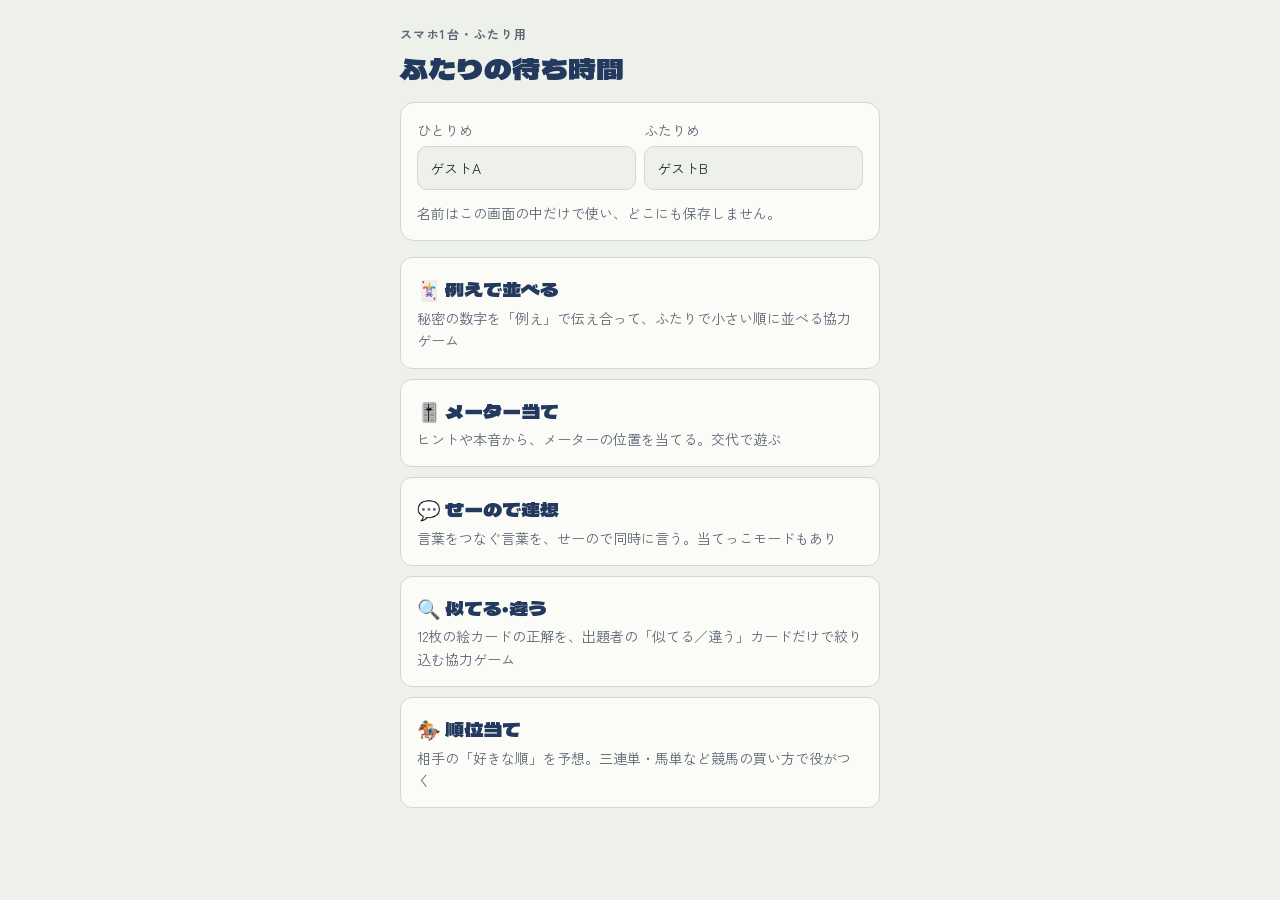
==== index.html @ fbb851a6 "v11 をそのまま記録 1ファイル版（index.html・v11）と方針・仕様・依頼の文書を、分割前の状態で記録する。  Co-Authored-By: Claude Opus 5.5 <norep" ====
<!doctype html>
<html lang="ja">
<head>
<meta charset="utf-8">
<meta name="viewport" content="width=device-width,initial-scale=1,viewport-fit=cover">
<title>ふたりの待ち時間</title>
<meta name="claude:viewport-fit-sides" content="cover">
<link rel="preconnect" href="https://fonts.googleapis.com">
<link rel="preconnect" href="https://fonts.gstatic.com" crossorigin>
<link rel="stylesheet" href="https://fonts.googleapis.com/css2?family=Dela+Gothic+One&family=Zen+Kaku+Gothic+New:wght@400;700&display=swap">
<style>
/* レイアウト：スマホ1画面＝1場面。番号札（木の札）をモチーフにしたカード */
:root{
  --bg:#eef0ea; --surface:#fbfcf8; --ink:#1f2a3a; --sub:#5d6675; --line:#d3d8cd;
  --indigo:#23395d; --gold:#d99a1e; --pa:#2d63a8; --pb:#b4365f;
  --tag:#e9dcc0; --tag-ink:#3b2f1c; --ok:#2f7d4f; --ng:#c43d32;
  --f-disp:"Dela Gothic One","Hiragino Sans","Yu Gothic",sans-serif;
  --f-body:"Zen Kaku Gothic New","Hiragino Sans","Yu Gothic","Meiryo",sans-serif;
}
@media (prefers-color-scheme:dark){:root:not([data-theme="light"]){
  --bg:#161b22; --surface:#1f262f; --ink:#e8ebe4; --sub:#a3abb6; --line:#323b46;
  --indigo:#8fb0e0; --gold:#f0b545; --pa:#6fa1e3; --pb:#e57399;
  --tag:#4a3f2c; --tag-ink:#f3e7cc; --ok:#5fc08a; --ng:#ef6f62; color-scheme:dark}}
:root[data-theme="dark"]{
  --bg:#161b22; --surface:#1f262f; --ink:#e8ebe4; --sub:#a3abb6; --line:#323b46;
  --indigo:#8fb0e0; --gold:#f0b545; --pa:#6fa1e3; --pb:#e57399;
  --tag:#4a3f2c; --tag-ink:#f3e7cc; --ok:#5fc08a; --ng:#ef6f62; color-scheme:dark}
html,body{background:var(--bg);color:var(--ink)}
body{font-family:var(--f-body);font-size:16px;line-height:1.6;
  padding-left:max(16px,env(safe-area-inset-left,0px));padding-right:max(16px,env(safe-area-inset-right,0px));padding-block:16px 40px}
#app{max-width:480px;margin:0 auto;display:flex;flex-direction:column;gap:16px}
h1{font-family:var(--f-disp);font-weight:400;font-size:28px;line-height:1.25;margin:8px 0 0;color:var(--indigo);text-wrap:balance}
h2{font-family:var(--f-disp);font-weight:400;font-size:21px;line-height:1.3;margin:0;text-wrap:balance}
p{margin:0}
.sub{color:var(--sub);font-size:14px}
.eyebrow{font-size:12px;letter-spacing:.12em;color:var(--sub);font-weight:700}
.panel{background:var(--surface);border:1px solid var(--line);border-radius:14px;padding:16px;display:flex;flex-direction:column;gap:12px}
.row{display:flex;gap:8px;flex-wrap:wrap}
.stack{display:flex;flex-direction:column;gap:10px}
button{font:inherit;cursor:pointer;border-radius:12px;border:1.5px solid var(--indigo);background:transparent;color:var(--indigo);padding:12px 16px;font-weight:700;min-height:48px}
button.main{background:var(--indigo);color:var(--surface);border-color:var(--indigo)}
button:disabled{opacity:.35;cursor:default}
button:focus-visible,input:focus-visible{outline:3px solid var(--gold);outline-offset:2px}
button.chip{min-height:40px;padding:6px 14px;border-radius:999px;font-weight:400}
button.chip.on{background:var(--indigo);color:var(--surface)}
.grow{flex:1 1 0;min-width:0}
label{font-size:14px;color:var(--sub);display:flex;flex-direction:column;gap:4px}
input[type=text]{font:inherit;padding:10px 12px;border-radius:10px;border:1.5px solid var(--line);background:var(--bg);color:var(--ink);width:100%;box-sizing:border-box}
.game{text-align:left;display:flex;flex-direction:column;gap:2px;border-color:var(--line);color:var(--ink);background:var(--surface);padding:16px}
.game b{font-family:var(--f-disp);font-weight:400;font-size:19px;color:var(--indigo)}
.game span{font-weight:400;font-size:14px;color:var(--sub)}
.scale{display:flex;justify-content:space-between;gap:8px;font-size:13px;color:var(--sub)}
.scale b{color:var(--ink)}
/* 番号札カード */
.tags{display:flex;flex-wrap:wrap;gap:10px}
.tag{position:relative;flex:0 0 auto;width:96px;min-height:124px;border-radius:10px;background:var(--tag);color:var(--tag-ink);
  display:flex;flex-direction:column;align-items:center;justify-content:center;gap:4px;padding:14px 6px 8px;box-sizing:border-box;
  border:2px solid transparent;border-top:8px solid var(--c,var(--indigo));font-weight:700}
.tag::before{content:"";position:absolute;top:6px;left:50%;width:8px;height:8px;margin-left:-4px;border-radius:50%;background:var(--bg)}
.tag .num{font-family:var(--f-disp);font-size:38px;line-height:1;font-variant-numeric:tabular-nums}
.tag .who{font-size:13px}
.tag .memo{font-size:12px;font-weight:400;opacity:.85;text-align:center;word-break:break-all}
.tag.back .num{font-size:22px;opacity:.5}
.tag.bad{border-color:var(--ng)}
.tag.good{border-color:var(--ok)}
button.tag{cursor:pointer;font:inherit}
.slot{width:96px;min-height:124px;border-radius:10px;border:2px dashed var(--line);display:flex;align-items:center;justify-content:center;color:var(--sub);font-size:13px;box-sizing:border-box}
.hint{display:flex;justify-content:space-between;gap:8px;font-size:14px;padding:6px 0;border-bottom:1px dashed var(--line)}
.hint:last-child{border-bottom:0}
.hint i{font-style:normal;color:var(--sub);font-variant-numeric:tabular-nums;white-space:nowrap}
.big{font-family:var(--f-disp);font-size:44px;line-height:1.1;color:var(--indigo);font-variant-numeric:tabular-nums}
.ok{color:var(--ok)} .ng{color:var(--ng)}
.pa{color:var(--pa)} .pb{color:var(--pb)}
/* 言葉のチップ（順番は持たない） */
.wchips{display:flex;flex-wrap:wrap;gap:6px}
.wchips span{font-size:14px;padding:4px 12px;border-radius:999px;background:var(--tag);color:var(--tag-ink)}
/* メーター */
.meter{position:relative;height:56px;border-radius:28px;background:linear-gradient(90deg,var(--pa),var(--gold) 50%,var(--pb));opacity:.9;margin:24px 4px 28px}
.mk{position:absolute;top:-10px;bottom:-10px;width:4px;margin-left:-2px;border-radius:2px;background:var(--ink)}
.mk span{position:absolute;top:-24px;left:50%;transform:translateX(-50%);font-size:12px;white-space:nowrap;font-weight:700;color:var(--ink)}
.mk.guess{background:var(--surface);box-shadow:0 0 0 2px var(--ink)}
.mk.guess span{top:auto;bottom:-24px}
.band{position:absolute;top:0;bottom:0;background:rgba(255,255,255,.55);border-left:2px solid var(--ink);border-right:2px solid var(--ink)}
.reveal .band,.reveal .after{opacity:0}
.reveal.shown .band,.reveal.shown .after{opacity:1}
.reveal .mk.target span{opacity:0}
.reveal.shown .mk.target span{opacity:1}
input[type=range]{width:100%;accent-color:var(--indigo);height:40px}
.hintbox{font-family:var(--f-disp);font-size:22px;text-align:center;padding:12px;border-radius:10px;background:var(--tag);color:var(--tag-ink)}
.handoff{min-height:60vh;justify-content:center;text-align:center;align-items:center}
.handoff .big{font-size:34px}
/* せーので連想 */
.words{display:flex;align-items:center;justify-content:center;gap:12px;flex-wrap:wrap}
.word{font-family:var(--f-disp);font-size:34px;padding:14px 20px;border-radius:12px;background:var(--tag);color:var(--tag-ink)}
.plus{font-family:var(--f-disp);font-size:28px;color:var(--sub)}
.homebar{display:flex;justify-content:center;margin-top:8px;padding-top:12px;border-top:1px dashed var(--line)}
button.ghost{border:1.5px solid transparent;color:var(--sub);font-weight:400;font-size:14px;text-decoration:underline;min-height:44px}
button.ghost.armed{color:var(--ng);border-color:var(--ng);text-decoration:none}
.chip small{opacity:.65;margin-left:6px;font-size:12px;font-variant-numeric:tabular-nums}
/* 絵カード */
.pgrid{display:grid;grid-template-columns:repeat(3,minmax(0,1fr));gap:8px}
.pc{display:flex;flex-direction:column;align-items:center;justify-content:center;gap:2px;padding:10px 4px;min-height:84px;border-radius:10px;background:var(--tag);color:var(--tag-ink);border:2px solid transparent;box-sizing:border-box;min-width:0}
button.pc{font:inherit;cursor:pointer}
.pc .em{font-size:34px;line-height:1.1}
.pc .nm{font-size:13px;font-weight:700;text-align:center;line-height:1.3;word-break:keep-all;overflow-wrap:anywhere}
.pc.txt .nm{font-size:15px}.pgrid.mini .pc.txt .nm,.hand .pc.txt .nm,.clue .pc.txt .nm{font-size:11px}
.pc.out{opacity:.22;filter:grayscale(1)}
.pc.sel{border-color:var(--ng);box-shadow:0 0 0 2px var(--ng)}
.pc.secret{border-color:var(--gold);box-shadow:0 0 0 3px var(--gold)}
.pc.solo{min-height:0;padding:6px 12px;flex-direction:row;gap:6px}
.pgrid.mini{gap:6px}.pgrid.mini .pc{min-height:56px;padding:6px 2px}.pgrid.mini .em{font-size:24px}.pgrid.mini .nm{font-size:11px}
.hand{display:grid;grid-template-columns:repeat(5,minmax(0,1fr));gap:6px}
.hand .pc{min-height:72px;padding:6px 2px}.hand .em{font-size:26px}.hand .nm{font-size:11px}
.clues{display:flex;flex-wrap:wrap;gap:12px}
.clue{display:flex;flex-direction:column;align-items:center;gap:6px;font-size:13px}
.clue .pc{width:68px;min-height:68px;padding:4px}.clue .em{font-size:24px}.clue .nm{font-size:11px}
.clue.diff .pc{transform:rotate(90deg)}
/* 順位当て */
.rank{list-style:none;margin:0;padding:0;display:flex;flex-direction:column;gap:6px}
.rank li{display:flex;gap:12px;align-items:center;padding:8px 10px;border-radius:8px;background:var(--bg)}
.rk{font-family:var(--f-disp);color:var(--indigo);min-width:2.6em}
table.roles,table.rtable{width:100%;border-collapse:collapse;font-size:14px}
table.roles th,table.roles td,table.rtable th,table.rtable td{padding:6px 8px;border-bottom:1px solid var(--line);text-align:left}
table.roles .pt{text-align:right;white-space:nowrap;font-variant-numeric:tabular-nums}
table.rtable td.nw{white-space:nowrap}
table.rtable td:first-child{white-space:nowrap;width:3em}
table.rtable tr.hit td{background:var(--tag);color:var(--tag-ink);font-weight:700}
.panel.perfect{border:2px solid var(--gold);box-shadow:0 0 0 4px color-mix(in srgb,var(--gold) 25%,transparent)}
.score2{display:grid;grid-template-columns:1fr 1fr;gap:8px}
.sc{display:flex;align-items:baseline;gap:6px;justify-content:center;padding:10px;border-radius:12px;background:var(--surface);border:1.5px solid var(--line)}
.sc span{font-size:14px;font-weight:700}.sc b{font-family:var(--f-disp);font-size:30px;font-weight:400;font-variant-numeric:tabular-nums;color:var(--ink)}.sc small{color:var(--sub)}
.sc.pa.up{border-color:var(--pa);box-shadow:0 0 0 2px var(--pa)}.sc.pb.up{border-color:var(--pb);box-shadow:0 0 0 2px var(--pb)}
.mini-rank{margin:4px 0 0;padding-left:1.6em;font-size:14px}
details.rlog{border-top:1px dashed var(--line);padding:8px 0}
details.rlog summary{cursor:pointer;font-size:14px}
.hero{display:flex;flex-direction:column;align-items:center;gap:6px;text-align:center;padding:22px 14px;border-radius:16px;background:var(--surface);border:2px solid var(--line)}
.hero.good{border-color:var(--gold);box-shadow:0 0 0 4px color-mix(in srgb,var(--gold) 22%,transparent)}
.hero-em{font-size:68px;line-height:1.1}
.hero-t{font-family:var(--f-disp);font-size:28px;line-height:1.3;color:var(--indigo);text-wrap:balance}
.stats{display:grid;grid-template-columns:repeat(3,minmax(0,1fr));gap:8px}
.stat{display:flex;flex-direction:column;align-items:center;gap:2px;padding:12px 6px;border-radius:12px;background:var(--surface);border:1px solid var(--line);text-align:center}
.stat b{font-family:var(--f-disp);font-weight:400;font-size:26px;color:var(--indigo);font-variant-numeric:tabular-nums}
.stat b small{font-size:14px;color:var(--sub)}.stat span{font-size:12px;color:var(--sub)}
.logrow{padding:10px 0;border-top:1px dashed var(--line);display:flex;flex-direction:column;gap:4px}
.logrow:first-of-type{border-top:0}
.logh{display:flex;gap:8px;align-items:baseline;flex-wrap:wrap}.logh .pt{margin-left:auto;font-weight:700;white-space:nowrap}
.mtrack{position:relative;height:12px;border-radius:6px;background:linear-gradient(90deg,var(--pa),var(--gold) 50%,var(--pb));opacity:.85;margin:6px 4px}
.mtrack i{position:absolute;top:-5px;width:4px;height:22px;margin-left:-2px;border-radius:2px;background:var(--ink)}
.mtrack i.g{background:var(--surface);box-shadow:0 0 0 2px var(--ink)}
.tl{display:flex;flex-direction:column;gap:10px}
.tlrow{display:flex;gap:10px;align-items:flex-start}
.tln{font-family:var(--f-disp);color:var(--indigo);min-width:1.2em;padding-top:20px}
.wchips span.bad{background:var(--ng);color:var(--surface)}
.center{align-items:center;text-align:center}
.pc.big-card{min-width:140px;padding:16px}.pc.big-card .em{font-size:56px}.pc.big-card .nm{font-size:18px}
.word{display:flex;flex-direction:column;align-items:center;gap:4px}
.wi{font-style:normal;font-size:40px;line-height:1}
.topic-em{font-size:56px;line-height:1;text-align:center}
@media (prefers-reduced-motion:no-preference){.hero-em{animation:pop .8s ease}}
.confetti{position:fixed;inset:0;pointer-events:none;overflow:hidden;z-index:20}
.confetti i{position:absolute;top:-16px;width:8px;height:14px;border-radius:2px;animation:fall linear forwards}
@keyframes fall{to{transform:translateY(110vh) rotate(720deg)}}
.count{font-family:var(--f-disp);font-size:120px;line-height:1;text-align:center;color:var(--indigo);padding:40px 0}
@media (prefers-reduced-motion:no-preference){
  .tag.flip{animation:flip .35s ease}
  .reveal .mk.target{transition:left 1s cubic-bezier(.3,.7,.3,1)}
  .reveal .band,.reveal .after,.reveal .mk.target span{transition:opacity .3s ease 1s}
  .count{animation:pop .9s ease}
}
@keyframes flip{from{transform:rotateY(90deg)}to{transform:rotateY(0)}}
@keyframes pop{from{transform:scale(1.4);opacity:.3}to{transform:scale(1);opacity:1}}
</style>
</head>
<body>
<div id="app"></div>
<script>
// ===== お題データ（すべてオリジナル） =====
// ものさしカード：例えに使う言葉。順番は決めない（どっちが上かは、ふたりの感覚しだい）
const LENSES = [
  {name:"動物の強さ", words:["アリ","ハムスター","ウサギ","ネコ","キツネ","大型犬","イノシシ","オオカミ","クマ","トラ","ライオン","ゴリラ","ゾウ","シャチ"]},
  {name:"乗り物の速さ", words:["三輪車","キックボード","自転車","原付","路線バス","路面電車","高速道路の車","特急電車","新幹線","リニア","飛行機","ロケット"]},
  {name:"辛さ", words:["牛乳","ショートケーキ","甘口カレー","中辛カレー","わさび","キムチ","麻婆豆腐","担々麺","激辛ラーメン","ハバネロ","唐辛子を丸かじり"]},
  {name:"高さ", words:["自動販売機","キリン","2階建ての家","電柱","学校の校舎","10階建てマンション","観覧車","東京タワー","スカイツリー","富士山","エベレスト"]},
  {name:"音の大きさ", words:["ささやき声","図書館","時計の秒針","ふつうの会話","掃除機","赤ちゃんの泣き声","電車の通過","カラオケ","雷","花火","飛行機の離陸","ロケットの発射"]},
  {name:"値段", words:["駄菓子","缶ジュース","コンビニ弁当","ランチ","映画のチケット","スニーカー","ゲーム機","スマホ","腕時計","軽自動車","高級車","家"]},
  {name:"暑さ", words:["冷凍庫","真冬の北海道","冬の東京","春の朝","梅雨","初夏の昼","真夏の昼","猛暑日","砂漠","サウナ","火山"]},
  {name:"人の多さ", words:["深夜の公園","いなかの駅","平日の図書館","週末のカフェ","休日のモール","人気店の行列","満員のバス","朝の満員電車","初詣","花火大会","年越しの渋谷"]},
  {name:"有名さ", words:["近所の人","クラスの人気者","商店街の名物店長","町内会長","地元のゆるキャラ","お天気キャスター","人気の芸人","国民的アイドル","総理大臣","世界的スター"]},
  {name:"大きさ", words:["米粒","ビー玉","消しゴム","スマホ","ネコ","冷蔵庫","車","バス","家","学校","東京ドーム"]},
  {name:"時間の長さ", words:["まばたき","くしゃみ","カップ麺を待つ時間","歯みがき","昼休み","映画1本","東京から大阪まで新幹線","まる一日","夏休み","一年"]},
  {name:"怖さ", words:["子ネコ","しゃっくり","暗い廊下","歯医者","雷","上司からの呼び出し","お化け屋敷","高いつり橋","地震","ジェットコースター","サメ"]},
  {name:"重さ", words:["羽根","紙1枚","スマホ","りんご","2リットルのペットボトル","ボウリングの球","米袋","自転車","人","力士","バイク","車","ゾウ","クジラ"]},
  {name:"明るさ", words:["新月の夜","ろうそく","豆電球","懐中電灯","部屋の電気","くもりの昼","自販機の光","花火","真夏の太陽","雷の光","満月","東京の夜景"]},
  {name:"においの強さ", words:["水","紙","石けん","洗濯物","コーヒー","カレー","香水","ニンニク","焼肉屋","くさや","ドリアン","納豆"]},
  {name:"硬さ", words:["マシュマロ","プリン","豆腐","食パン","チーズ","りんご","せんべい","木","氷","石","鉄","ダイヤモンド"]},
  {name:"東京からの遠さ", words:["隣の家","近所のコンビニ","横浜","箱根","名古屋","大阪","札幌","沖縄","ソウル","ハワイ","パリ","南極","月"]},
  {name:"歴史の古さ", words:["昨日","去年","スマホ","ゲーム機","テレビ","電話","江戸時代","お城","大仏","古墳","恐竜","地球"]},
  {name:"甘さ", words:["水","緑茶","ブラックコーヒー","トマト","りんご","バナナ","ミルクティー","チョコ","ケーキ","はちみつ","わたあめ","角砂糖"]},
  {name:"難しさ", words:["あいさつ","自転車","料理","運転免許","外国語","逆立ち","フルマラソン","資格試験","医者になる","宇宙飛行士","総理大臣になる"]},
  {name:"痛さ", words:["紙で指を切る","静電気","蚊に刺される","タンスの角に小指","注射","口内炎","筋肉痛","歯医者","足をつる","骨折","親知らずを抜く"]},
  {name:"気まずさ", words:["エレベーターで二人きり","名前を忘れた","同じ服の人がいた","会話が止まる","人違いで手を振る","寝言を聞かれる","元恋人にばったり","親に恋人を紹介","上司と二人でランチ","自分の歌を録音で聞く"]},
  {name:"眠さ", words:["起きたて","昼ごはんのあと","会議中","授業中","夜11時","徹夜明け","電車でうとうと","長距離運転","寝不足3日目","布団の中","冬のこたつ"]},
  {name:"生き物の速さ", words:["カタツムリ","カメ","ナマケモノ","ニワトリ","人間","ウサギ","ネコ","馬","ライオン","チーター","ハヤブサ"]},
  {name:"食べ物の高級さ", words:["もやし","納豆","卵","牛丼","ハンバーガー","うなぎ","和牛","カニ","大トロ","キャビア","トリュフ","フォアグラ"]},
  {name:"イベントの楽しさ", words:["健康診断","会議","引っ越し","買い物","誕生日","クリスマス","卒業式","文化祭","遠足","修学旅行","夏祭り","結婚式"]},
  {name:"忙しさ", words:["日曜の朝","平日の昼休み","年度末","年末の大掃除","引っ越し前日","締め切り前","結婚式の準備","新生活","連休の観光地","師走"]},
  {name:"珍しさ", words:["カラス","スズメ","四つ葉のクローバー","虹","流れ星","オーロラ","皆既日食","野生のパンダ","白いヘビ","ツチノコ"]},
  {name:"色の派手さ", words:["黒","グレー","紺","茶色","白","水色","黄色","オレンジ","ピンク","金","蛍光ピンク","虹色"]},
  {name:"大人っぽさ", words:["赤ちゃん","幼稚園児","小学生","中学生","高校生","大学生","新社会人","課長","おじいちゃん","仙人"]},
  {name:"イライラ度", words:["信号待ち","レジの行列","電車の遅延","渋滞","Wi-Fiが遅い","充電が切れる","蚊の羽音","足を踏まれる","ドタキャン","割り込み","寝る直前の騒音"]},
  {name:"便利さ", words:["石ころ","割りばし","ハサミ","傘","冷蔵庫","洗濯機","電子レンジ","自転車","車","スマホ","インターネット"]},
  {name:"体力のいる度", words:["寝転ぶ","歯みがき","散歩","買い物","掃除機がけ","階段","引っ越し","水泳","登山","フルマラソン","トライアスロン"]},
  {name:"寿命の長さ", words:["カゲロウ","セミ","ハムスター","金魚","ウサギ","犬","ネコ","馬","人間","ゾウ","カメ","屋久杉"]},
  {name:"しょっぱさ", words:["水","ご飯","食パン","トマト","みそ汁","ポテトチップス","ラーメンのスープ","梅干し","たくあん","塩辛","海水"]},
  {name:"ワクワク度", words:["月曜の朝","歯医者の予約","給料日","金曜の夜","新しい靴","旅行の前日","遠足の前の日","宝くじを買った日","誕生日の朝","初めての海外"]},
  {name:"お金持ち度", words:["小学生のおこづかい","学生","新社会人","部長","社長","宝くじ1等","石油王","国家予算"]},
  {name:"乗り物の大きさ", words:["スケボー","一輪車","バイク","軽自動車","ワゴン車","トラック","バス","電車","飛行機","豪華客船"]}
];
// ②メーター当て：両極と、ヒントの例（位置はだいたいの目安）。本音モードでは例がそのまま質問になる
const METER_PAIRS = [
  {lo:"いつものデート", hi:"特別なデート", ex:[[3,"コンビニで買い食い"],[8,"スーパーで買い出し"],[12,"家で動画を見る"],[18,"近所を散歩"],[22,"ファストフード"],[28,"家でたこ焼きパーティー"],[32,"ファミレス"],[36,"ショッピング"],[40,"カラオケ"],[45,"映画館"],[48,"ボウリング"],[52,"動物園"],[56,"水族館"],[58,"おしゃれなカフェ"],[60,"美術館"],[62,"日帰りドライブ"],[66,"遊園地"],[70,"花火大会"],[76,"夜景の見えるレストラン"],[84,"温泉旅館に一泊"],[88,"テーマパークにお泊まり"],[95,"海外旅行"]]},
  {lo:"許せる", hi:"許せない", ex:[[4,"返信が少し遅い"],[8,"寝ぐせのまま来る"],[12,"5分の遅刻"],[18,"店選びが適当"],[24,"最後の一口を食べられた"],[28,"いびきがうるさい"],[34,"話の途中でスマホを見る"],[38,"服を脱ぎっぱなし"],[44,"約束を一度忘れる"],[46,"写真を勝手にSNSに載せる"],[54,"連絡なしで30分遅刻"],[62,"店員さんに態度が悪い"],[64,"記念日を忘れる"],[72,"内緒で大きな買い物"],[80,"うそをつかれる"],[84,"ドタキャンが続く"],[88,"勝手にスマホを見る"],[92,"既読スルーが1週間"]]},
  {lo:"節約したい", hi:"お金をかけたい", ex:[[4,"ティッシュ"],[8,"飲み水"],[12,"洗剤"],[16,"文房具"],[25,"普段着"],[30,"コーヒー"],[35,"本"],[40,"外食"],[45,"美容院"],[48,"靴"],[50,"スキンケア"],[55,"スマホ"],[58,"健康・ジム"],[60,"パソコン"],[66,"家具"],[70,"旅行"],[76,"ベッドと枕"],[82,"趣味"],[86,"推し活"],[92,"ふたりの記念日"]]},
  {lo:"インドア", hi:"アウトドア", ex:[[3,"一日中ゴロゴロ"],[6,"二度寝"],[12,"配信で映画"],[15,"ゲーム"],[18,"読書"],[25,"料理"],[28,"お菓子作り"],[35,"カフェでのんびり"],[38,"映画館"],[42,"美術館"],[45,"買い物"],[50,"温泉"],[56,"公園でピクニック"],[58,"動物園"],[64,"サイクリング"],[66,"釣り"],[70,"ゴルフ"],[72,"バーベキュー"],[78,"キャンプ"],[82,"スキー"],[86,"登山"],[88,"サーフィン"],[96,"無人島で暮らす"]]},
  {lo:"子どもっぽい", hi:"大人っぽい", ex:[[4,"お子さまランチ"],[8,"シャボン玉"],[10,"ガチャガチャ"],[20,"ゲームセンター"],[25,"回転寿司"],[28,"ファストフード"],[30,"遊園地"],[40,"カラオケ"],[42,"映画館"],[45,"焼肉"],[55,"居酒屋"],[58,"美術館"],[62,"純喫茶"],[68,"ワインを飲む"],[74,"着物で街歩き"],[78,"ジャズバー"],[80,"盆栽"],[86,"オペラ鑑賞"],[88,"骨董市"],[92,"茶道"]]},
  {lo:"すぐ作れる", hi:"手間がかかる", ex:[[4,"冷ややっこ"],[6,"納豆ごはん"],[8,"卵かけごはん"],[10,"トースト"],[12,"冷凍パスタ"],[14,"インスタント麺"],[18,"目玉焼き"],[20,"おにぎり"],[28,"味噌汁"],[30,"焼きそば"],[32,"野菜炒め"],[45,"オムライス"],[48,"カレー"],[55,"唐揚げ"],[58,"ハンバーグ"],[60,"餃子を包む"],[66,"天ぷら"],[72,"ラザニア"],[74,"ローストビーフ"],[80,"一晩煮込んだシチュー"],[82,"手打ちうどん"],[85,"手打ちそば"],[94,"おせち料理"]]},
  {lo:"平気", hi:"恥ずかしい", ex:[[4,"道を聞く"],[12,"一人で外食"],[16,"一人で映画"],[24,"一人カラオケ"],[30,"すっぴんを見られる"],[38,"人前で歌う"],[44,"寝言を聞かれる"],[48,"名前を言い間違える"],[52,"自撮りを見られる"],[58,"お店でころぶ"],[62,"先生を「お母さん」と呼ぶ"],[66,"結婚式でスピーチ"],[70,"昔のポエムを読まれる"],[72,"子どもの頃の写真を公開"],[76,"検索履歴を見られる"],[80,"熱唱を録画される"],[92,"大勢の前で告白"]]},
  {lo:"地味", hi:"派手", ex:[[4,"黒い靴下"],[6,"グレーのパーカー"],[12,"無地のTシャツ"],[20,"ジーンズ"],[30,"チェックのシャツ"],[34,"デニムジャケット"],[36,"ボーダー"],[52,"花柄"],[58,"柄シャツ"],[66,"真っ赤なコート"],[72,"金のネックレス"],[76,"ヒョウ柄"],[82,"金色のスニーカー"],[86,"虹色の髪"],[90,"スパンコールのドレス"],[94,"全身ラメ"]]},
  {lo:"今すぐやりたい", hi:"いつかやりたい", ex:[[4,"お茶を飲む"],[8,"昼寝"],[10,"甘いものを食べる"],[18,"次の休みの予定を決める"],[22,"部屋の片付け"],[24,"髪を切る"],[28,"新しい店に行く"],[34,"温泉に行く"],[40,"旅行の計画"],[48,"資格の勉強"],[52,"料理教室に通う"],[56,"引っ越し"],[60,"楽器を始める"],[64,"ペットを飼う"],[70,"フルマラソン"],[76,"海外に住んでみる"],[84,"自分の店を持つ"],[88,"世界一周"],[96,"月に行く"]]},
  {lo:"朝が似合う", hi:"夜が似合う", ex:[[4,"日の出を見る"],[8,"ラジオ体操"],[12,"朝の散歩"],[15,"しっかり朝ごはん"],[20,"朝カフェ"],[22,"喫茶店のモーニング"],[40,"ランチ"],[50,"昼寝"],[60,"夕焼けを見る"],[64,"晩ごはん"],[66,"銭湯"],[74,"飲み会"],[80,"映画のレイトショー"],[82,"夜のドライブ"],[84,"星を見る"],[88,"深夜ラーメン"],[92,"夜ふかしゲーム"],[96,"朝まで語り合う"]]},
  {lo:"安心する", hi:"ドキドキする", ex:[[4,"実家のこたつ"],[6,"毛布にくるまる"],[8,"いつもの定食屋"],[12,"家で鍋"],[16,"行きつけのカフェ"],[18,"散歩"],[40,"初めてのお店"],[50,"初対面のあいさつ"],[56,"健康診断の結果"],[60,"宝くじの発表"],[64,"面接"],[70,"お化け屋敷"],[72,"初デート"],[76,"ジェットコースター"],[80,"一人で海外"],[82,"告白"],[92,"プロポーズ"],[94,"バンジージャンプ"]]},
  {lo:"きっちり計画", hi:"行き当たりばったり", ex:[[4,"分刻みの旅程"],[10,"1か月前に予約"],[14,"毎日の献立表"],[18,"持ち物リスト"],[22,"ガイドブックを熟読"],[26,"手帳に週の予定"],[34,"行きたい店を3つ決めておく"],[44,"大枠だけ決める"],[54,"待ち合わせだけ決める"],[60,"天気で決める"],[66,"その場で店を決める"],[70,"気分で寄り道"],[78,"ノープランの休日"],[86,"電車に乗ってから行き先を決める"],[88,"宿は現地で探す"],[96,"サイコロで決める"]]},
  {lo:"ひとりで平気", hi:"一緒がいい", ex:[[4,"美容院"],[6,"一人旅"],[12,"買い物"],[14,"映画"],[18,"ごはん"],[24,"カフェで作業"],[40,"散歩"],[46,"服を選ぶ"],[50,"料理"],[56,"家でテレビ"],[58,"スーパーの買い出し"],[62,"映画館"],[70,"晩ごはん"],[76,"寝る前の電話"],[82,"旅行"],[88,"落ち込んだ日"],[92,"誕生日"],[94,"年越し"]]},
  {lo:"かわいい", hi:"かっこいい", ex:[[4,"子ネコ"],[6,"ひよこ"],[8,"パンダ"],[10,"ハムスター"],[12,"うさぎ"],[20,"ペンギン"],[22,"黄色い長靴"],[28,"柴犬"],[30,"花束"],[40,"ミニカー"],[48,"自転車"],[54,"着物"],[66,"腕時計"],[70,"スーツ"],[72,"オオカミ"],[76,"タカ"],[78,"黒い車"],[80,"革ジャン"],[84,"バイク"],[88,"侍"],[92,"戦闘機"]]},
  {lo:"静か", hi:"にぎやか", ex:[[4,"図書館"],[8,"お寺"],[10,"森の中"],[14,"美術館"],[18,"夜の海"],[20,"本屋"],[22,"公園のベンチ"],[30,"喫茶店"],[50,"ファミレス"],[56,"回転寿司"],[58,"商店街"],[62,"ショッピングモール"],[74,"居酒屋"],[78,"遊園地"],[82,"ゲームセンター"],[88,"お祭り"],[92,"ライブ会場"],[94,"スタジアム"]]},
  {lo:"古い感じ", hi:"新しい感じ", ex:[[3,"縄文土器"],[10,"お城"],[20,"黒電話"],[28,"カセットテープ"],[30,"紙の地図"],[40,"ガラケー"],[45,"DVD"],[50,"現金払い"],[62,"タブレット"],[66,"動画配信"],[68,"スマホ決済"],[74,"3Dプリンター"],[78,"電気自動車"],[85,"AI"],[88,"自動運転タクシー"],[92,"空飛ぶクルマ"]]},
  {lo:"かんたん", hi:"むずかしい", ex:[[6,"自転車に乗る"],[8,"傘をたたむ"],[10,"目玉焼き"],[14,"なわとび"],[22,"口笛"],[26,"ウインク"],[30,"逆上がり"],[40,"車の運転"],[44,"指笛"],[46,"一輪車"],[50,"スキー"],[56,"縦列駐車"],[58,"けん玉の技"],[60,"英会話"],[64,"ピアノ"],[66,"富士山に登る"],[72,"逆立ち歩き"],[76,"外国語をペラペラ"],[80,"フルマラソン完走"],[96,"宇宙飛行士になる"]]},
  {lo:"冷たい感じ", hi:"あったかい感じ", ex:[[2,"氷"],[6,"かき氷"],[8,"雪"],[12,"冷蔵庫"],[16,"鉄"],[22,"月"],[26,"ガラス"],[28,"水色"],[30,"銀色"],[50,"図書館"],[60,"木"],[70,"手紙"],[72,"夕焼け"],[74,"オレンジ色"],[76,"ネコ"],[78,"スープ"],[82,"マフラー"],[84,"焼きいも"],[86,"毛布"],[88,"おばあちゃんの手"],[90,"湯たんぽ"],[92,"こたつ"]]},
  {lo:"よくある趣味", hi:"変わった趣味", ex:[[4,"映画鑑賞"],[6,"読書"],[8,"音楽"],[10,"散歩"],[12,"旅行"],[14,"料理"],[20,"カフェめぐり"],[22,"筋トレ"],[28,"釣り"],[44,"御朱印集め"],[46,"消しゴムはんこ"],[50,"盆栽"],[64,"昆虫標本"],[68,"石集め"],[70,"マンホールの写真"],[72,"ダムめぐり"],[74,"廃線めぐり"],[80,"電車の音を録音"],[92,"自分で言語を作る"]]},
  {lo:"きっちり割り勘", hi:"気前よくおごる", ex:[[4,"1円単位で割り勘"],[12,"ポイントは必ず使う"],[16,"クーポンを探す"],[20,"自販機は使わない"],[24,"セールを待つ"],[40,"ふつうに割り勘"],[60,"ちょっと多めに払う"],[66,"手みやげを持っていく"],[70,"コーヒーをおごる"],[76,"記念日は奮発"],[82,"ごはんをおごる"],[86,"みんなにおごる"],[90,"旅行代を全部出す"]]},
  {lo:"苦手", hi:"大好き", ex:[[10,"ゴーヤ"],[14,"パクチー"],[16,"レバー"],[18,"セロリ"],[22,"ピーマン"],[26,"しいたけ"],[30,"なす"],[36,"納豆"],[40,"トマト"],[66,"ケーキ"],[68,"チョコ"],[70,"カレー"],[72,"ラーメン"],[74,"唐揚げ"],[76,"アイス"],[78,"いちご"],[80,"お寿司"],[82,"焼肉"]]},
  {lo:"落ち着く", hi:"テンションが上がる", ex:[[4,"雨の音"],[6,"温かいお茶"],[10,"本屋"],[16,"夕焼け"],[20,"公園"],[22,"カフェ"],[24,"銭湯"],[40,"雪の日"],[52,"新しい服"],[58,"給料日"],[70,"誕生日"],[72,"花火"],[76,"遊園地"],[80,"夏休み"],[84,"旅行の初日"],[88,"ライブ"],[94,"推しに会う"]]},
  {lo:"絶対しない", hi:"よくやる", ex:[[6,"朝まで長電話"],[10,"一人カラオケ"],[14,"傘をなくす"],[20,"料理を焦がす"],[26,"道に迷う"],[30,"衝動買い"],[36,"泣ける映画で泣く"],[42,"朝ごはんを抜く"],[48,"忘れ物"],[52,"独り言"],[58,"鼻歌"],[64,"二度寝"],[70,"寝落ち"],[76,"夜ふかし"],[82,"スマホを見ながら歩く"]]},
  {lo:"小さな幸せ", hi:"大きな幸せ", ex:[[10,"信号が全部青"],[14,"好きな曲が流れる"],[16,"電車で座れる"],[18,"自販機で当たり"],[20,"焼きたてパン"],[24,"ふかふかの布団"],[26,"二重の虹"],[40,"臨時収入"],[55,"旅行"],[60,"推しのチケット当選"],[64,"昇進"],[78,"健康"],[82,"恋人ができる"],[86,"家族の笑顔"],[88,"宝くじの高額当選"],[94,"結婚"]]},
  {lo:"のんびり", hi:"元気いっぱい", ex:[[4,"ナマケモノ"],[8,"カメ"],[14,"フクロウ"],[20,"パンダ"],[24,"ネコ"],[30,"ウサギ"],[40,"ペンギン"],[46,"ハムスター"],[56,"ニワトリ"],[66,"柴犬"],[70,"カワウソ"],[76,"イルカ"],[80,"サル"],[84,"チンパンジー"],[88,"子犬"]]},
  {lo:"甘えたい", hi:"頼られたい", ex:[[6,"頭をなでてほしい"],[12,"迎えに来てほしい"],[18,"ごはんを作ってほしい"],[24,"話を聞いてほしい"],[28,"荷物を持ってほしい"],[34,"一緒に寝坊したい"],[50,"どっちも同じくらい"],[62,"道案内をする"],[66,"ごはんを作ってあげる"],[70,"運転する"],[72,"相談に乗る"],[86,"守ってあげる"],[92,"全部まかせて"]]},
  {lo:"現実", hi:"ファンタジー", ex:[[4,"満員電車"],[6,"会社"],[8,"確定申告"],[10,"スーパー"],[30,"ドラマ"],[40,"水族館"],[50,"恐竜"],[52,"遊園地"],[56,"占い"],[60,"お化け屋敷"],[66,"宝くじ1等"],[70,"夢の中"],[72,"幽霊"],[80,"宇宙人"],[88,"妖精"],[90,"魔法"],[94,"ドラゴン"]]},
  {lo:"すぐ忘れる", hi:"一生覚えてる", ex:[[4,"昨日の昼ごはん"],[6,"天気予報"],[8,"通勤の景色"],[12,"見たCM"],[20,"友だちとの雑談"],[34,"映画の内容"],[54,"入学式"],[60,"旅行"],[64,"初めての給料"],[70,"卒業式"],[74,"大失敗"],[78,"初デート"],[82,"恥ずかしい思い出"],[88,"告白された日"],[96,"プロポーズ"]]},
  {lo:"くだらない話", hi:"真剣な話", ex:[[4,"ダジャレ"],[6,"変顔"],[10,"しりとり"],[14,"じゃんけん"],[30,"晩ごはんのメニュー"],[36,"週末の予定"],[40,"服選び"],[56,"ゲームの勝負"],[62,"推しの話"],[64,"引っ越し先"],[70,"お金の話"],[76,"健康"],[80,"転職"],[88,"将来の話"],[94,"結婚"]]},
  {lo:"都会", hi:"いなか", ex:[[4,"渋谷"],[6,"新宿"],[8,"丸の内"],[12,"大阪"],[16,"横浜"],[26,"吉祥寺"],[40,"郊外の住宅地"],[46,"鎌倉"],[50,"地方都市"],[64,"温泉街"],[74,"キャンプ場"],[80,"田んぼ"],[82,"牧場"],[84,"無人駅"],[88,"山奥の村"],[90,"離島"]]},
  {lo:"冬っぽい", hi:"夏っぽい", ex:[[2,"雪"],[4,"こたつ"],[8,"鍋"],[10,"マフラー"],[16,"焼きいも"],[32,"紅葉"],[36,"新米"],[46,"桜"],[48,"お花見"],[56,"新緑"],[60,"あじさい"],[62,"梅雨"],[84,"風鈴"],[86,"スイカ"],[88,"海"],[90,"花火"],[92,"かき氷"],[94,"セミ"]]},
  {lo:"健康的", hi:"不健康", ex:[[2,"早寝早起き"],[4,"サラダ"],[6,"ヨガ"],[8,"散歩"],[10,"野菜ジュース"],[12,"納豆"],[14,"和定食"],[16,"焼き魚"],[60,"一日中寝転がる"],[64,"ラーメン"],[68,"ドーナツ"],[70,"フライドポテト"],[72,"夜中のアイス"],[74,"コーラ"],[76,"食べ放題"],[82,"ゲームで夜ふかし"],[88,"徹夜"]]},
  {lo:"現実的な将来", hi:"夢のある将来", ex:[[4,"貯金"],[6,"保険"],[10,"家計簿"],[20,"資格を取る"],[30,"引っ越し"],[36,"車を買う"],[50,"家を買う"],[58,"犬を3匹飼う"],[66,"本を出す"],[70,"起業"],[72,"いなかでカフェ"],[76,"世界一周"],[84,"南の島に住む"],[90,"宝くじで一発逆転"],[94,"宇宙旅行"]]},
  {lo:"まじめな場", hi:"ふざけていい場", ex:[[2,"お葬式"],[4,"会議"],[6,"面接"],[8,"試験"],[10,"朝礼"],[14,"授業"],[16,"打ち合わせ"],[60,"誕生日"],[66,"文化祭"],[70,"飲み会"],[72,"忘年会"],[76,"カラオケ"],[84,"コスプレ"],[88,"宴会芸"],[90,"お笑いライブ"],[92,"変顔大会"]]},
  {lo:"いい匂い", hi:"くさい", ex:[[4,"焼きたてパン"],[6,"石けん"],[8,"花"],[10,"洗いたてのシーツ"],[14,"コーヒー"],[20,"新しい本"],[26,"雨上がり"],[34,"新車"],[40,"お線香"],[56,"ガソリン"],[58,"ニンニク"],[62,"納豆"],[76,"部活の部室"],[80,"一日はいた靴下"],[90,"生ゴミ"],[92,"くさや"],[96,"スカンク"]]},
  {lo:"王道", hi:"マイナー", ex:[[4,"唐揚げ"],[8,"映画館"],[10,"遊園地"],[12,"カラオケ"],[14,"京都"],[16,"東京タワー"],[18,"ハワイ"],[34,"温泉街"],[40,"ミュージカル"],[46,"純喫茶"],[54,"ご当地B級グルメ"],[60,"島旅"],[66,"深夜ラジオ"],[70,"ミニシアター"],[76,"珍味"],[82,"廃墟めぐり"],[86,"洞窟探検"]]},
  {lo:"大ショック", hi:"へっちゃら", ex:[[10,"財布をなくす"],[12,"推しの引退"],[18,"ゲームのデータが消える"],[28,"スマホの画面が割れる"],[30,"好きな店が閉店"],[40,"髪を切りすぎる"],[50,"楽しみな予定が雨"],[56,"寝坊"],[60,"アイスを落とす"],[62,"服にカレーがはねる"],[66,"電車に乗り遅れる"],[76,"道に迷う"],[80,"傘を忘れる"],[90,"くじ引きでハズレ"],[92,"宝くじがハズレ"]]},
  {lo:"笑える", hi:"泣ける", ex:[[4,"コント"],[8,"ダジャレ"],[12,"失敗談"],[16,"動物の動画"],[40,"文化祭の打ち上げ"],[48,"昔のアルバム"],[50,"家族の昔話"],[58,"誕生日サプライズ"],[64,"母の手料理"],[70,"遠距離恋愛"],[72,"友だちの結婚"],[76,"卒業式"],[80,"再会"],[84,"感動映画"],[90,"結婚式の手紙"],[94,"ペットとのお別れ"]]},
  {lo:"すぐ待てなくなる", hi:"いつまでも待てる", ex:[[4,"信号"],[8,"エレベーター"],[10,"カップ麺"],[14,"レジの行列"],[20,"電車1本"],[40,"人気ラーメン店"],[46,"病院の待合室"],[50,"恋人からの返信"],[56,"恋人の身支度"],[60,"テーマパークのアトラクション"],[66,"鎌倉のそば屋"],[70,"ライブのチケット発売"],[74,"限定品の行列"],[80,"初日の出"],[92,"宝くじの当選"]]},
  {lo:"ひとり向き", hi:"ふたり向き", ex:[[4,"昼寝"],[8,"読書"],[12,"筋トレ"],[16,"ゲーム"],[20,"美容院"],[30,"カフェ"],[40,"映画館"],[46,"散歩"],[54,"水族館"],[60,"料理"],[66,"温泉"],[72,"遊園地"],[76,"観覧車"],[80,"花火大会"],[86,"旅行"],[90,"記念日のディナー"]]}
];
// ③せーので連想：2つの言葉と、答えの例
const WORD_PAIRS = [
  ["雨","デート",["相合傘","映画館","水族館","おうちデート"]],
  ["海","夜",["月","波の音","灯台","花火"]],
  ["夏","夜",["花火","夏祭り","蚊","怪談"]],
  ["冬","夜",["こたつ","鍋","イルミネーション","星空"]],
  ["温泉","旅行",["箱根","浴衣","旅館","卓球"]],
  ["映画","夜",["レイトショー","ポップコーン","ホラー","映画館"]],
  ["ラーメン","夜",["しめ","屋台","深夜","飲み会"]],
  ["カフェ","朝",["モーニング","トースト","コーヒー","読書"]],
  ["ケーキ","誕生日",["ろうそく","いちご","プレゼント","ハッピーバースデー"]],
  ["猫","冬",["こたつ","丸くなる","毛布","ひなたぼっこ"]],
  ["犬","公園",["散歩","フリスビー","ボール","ベンチ"]],
  ["電車","旅行",["駅弁","新幹線","車窓","きっぷ"]],
  ["桜","公園",["お花見","レジャーシート","お弁当","春"]],
  ["雪","子ども",["雪だるま","そり","かまくら","雪合戦"]],
  ["紅葉","山",["ハイキング","京都","秋","登山"]],
  ["花火","夏",["浴衣","夏祭り","屋台","河川敷"]],
  ["傘","忘れ物",["電車","コンビニ","ビニール傘","雨上がり"]],
  ["鍵","秘密",["日記","金庫","宝箱","パスワード"]],
  ["時計","朝",["目覚まし","寝坊","遅刻","アラーム"]],
  ["鏡","朝",["寝ぐせ","歯みがき","メイク","洗面所"]],
  ["枕","旅行",["修学旅行","枕投げ","旅館","ホテル"]],
  ["台所","夜",["夜食","冷蔵庫","カップ麺","洗い物"]],
  ["実家","冬",["お正月","こたつ","みかん","帰省"]],
  ["給料日","夜",["焼肉","ごほうび","外食","ビール"]],
  ["月曜日","朝",["ゆううつ","満員電車","会議","コーヒー"]],
  ["休日","朝",["二度寝","朝寝坊","ブランチ","パジャマ"]],
  ["渋滞","夏",["お盆","帰省","高速道路","海"]],
  ["行列","待ち時間",["ラーメン屋","テーマパーク","スマホ","しりとり"]],
  ["お祭り","夜",["屋台","ちょうちん","盆踊り","金魚すくい"]],
  ["遊園地","夜",["観覧車","パレード","イルミネーション","閉園"]],
  ["水族館","夏",["イルカショー","涼しい","ペンギン","クラゲ"]],
  ["動物園","子ども",["遠足","ゾウ","ふれあい","パンダ"]],
  ["鎌倉","夏",["江ノ電","海","大仏","しらす"]],
  ["そば","年末",["年越しそば","大みそか","紅白","除夜の鐘"]],
  ["待ち時間","スマホ",["ゲーム","充電","SNS","動画"]],
  ["料理","失敗",["焦げ","塩と砂糖","黒こげ","味見"]],
  ["掃除","年末",["大掃除","窓ふき","ほこり","断捨離"]],
  ["笑顔","写真",["ピース","チーズ","記念写真","プリクラ"]],
  ["赤","夏",["スイカ","トマト","日焼け","金魚"]],
  ["青","夏",["空","海","かき氷","プール"]],
  ["白","冬",["雪","白い息","マフラー","シチュー"]],
  ["甘い","夜",["デザート","ワイン","アイス","夜ふかし"]],
  ["辛い","夏",["カレー","激辛","キムチ","汗"]],
  ["懐かしい","音楽",["昔の曲","カセット","卒業ソング","カラオケ"]],
  ["眠い","電車",["寝過ごし","終電","満員電車","通勤"]],
  ["ドキドキ","初デート",["待ち合わせ","手をつなぐ","告白","緊張"]],
  ["おみやげ","旅行",["温泉まんじゅう","キーホルダー","ご当地","空港"]],
  ["観覧車","夜",["夜景","てっぺん","遊園地","告白"]],
  ["手紙","誕生日",["メッセージカード","手書き","お祝い","サプライズ"]],
  ["プレゼント","冬",["クリスマス","マフラー","手袋","サンタ"]],
  ["写真","旅行",["自撮り","絶景","アルバム","カメラ"]],
  ["本","雨",["読書","図書館","おうち時間","しおり"]],
  ["ゲーム","夜",["夜ふかし","対戦","オンライン","徹夜"]],
  ["音楽","車",["ドライブ","カーステレオ","鼻歌","ラジオ"]],
  ["コーヒー","本",["カフェ","喫茶店","読書","休日"]],
  ["ビール","夏",["枝豆","ビアガーデン","花火","乾杯"]],
  ["お寿司","お祝い",["特上","回らない寿司","記念日","出前"]],
  ["星","山",["天体観測","キャンプ","流れ星","天の川"]],
  ["夢","夜",["寝言","流れ星","布団","願いごと"]],
  ["約束","指",["指切り","指輪","小指","げんまん"]],
  ["秘密","友だち",["ないしょ話","恋バナ","日記","親友"]],
  ["自転車","坂",["立ちこぎ","電動自転車","下り坂","汗"]],
  ["山","朝",["ご来光","登山","霧","朝日"]],
  ["海","犬",["砂浜","散歩","ボール","波打ちぎわ"]],
  ["雨","猫",["窓辺","昼寝","ぬれる","雨宿り"]],
  ["冬","朝",["布団","寒い","霜","白い息"]],
  ["夏","子ども",["夏休み","宿題","虫とり","プール"]],
  ["温泉","雪",["雪見風呂","露天風呂","湯気","雪国"]],
  ["カフェ","雨",["雨宿り","窓際","ホットココア","読書"]],
  ["映画","涙",["感動","ハンカチ","泣ける映画","エンドロール"]],
  ["ラーメン","冬",["味噌ラーメン","湯気","札幌","あったまる"]],
  ["ケーキ","クリスマス",["いちご","サンタ","ツリー","ろうそく"]],
  ["電車","夜",["終電","夜景","寝過ごし","帰り道"]],
  ["鍵","家",["玄関","合鍵","キーホルダー","鍵をなくす"]],
  ["月曜日","雨",["ゆううつ","傘","遅延","満員電車"]],
  ["休日","雨",["おうち時間","映画","昼寝","二度寝"]],
  ["行列","ラーメン",["人気店","待ち時間","食券","替え玉"]],
  ["お祭り","子ども",["金魚すくい","わたあめ","お面","盆踊り"]],
  ["そば","鎌倉",["待ち時間","行列","手打ち","天ぷら"]],
  ["待ち時間","恋人",["しりとり","おしゃべり","ゲーム","手をつなぐ"]],
  ["猫","朝",["起こされる","ごはん","伸び","日なた"]],
  ["写真","子ども",["アルバム","七五三","運動会","入学式"]],
  ["手紙","未来",["タイムカプセル","将来の自分","夢","卒業"]],
  ["実家","犬",["帰省","お出迎え","しっぽ","散歩"]],
  ["給料日","プレゼント",["自分へのごほうび","記念日","財布","奮発"]],
  ["料理","恋人",["手料理","肉じゃが","味見","一緒に作る"]],
  ["星","海",["夜の浜辺","ヒトデ","星空","灯台"]],
  ["白","結婚",["ウェディングドレス","教会","ケーキ","ブーケ"]],
  ["赤","秋",["紅葉","りんご","夕焼け","とんぼ"]],
  ["甘い","朝",["パンケーキ","はちみつ","ジャム","フレンチトースト"]],
  ["懐かしい","学校",["給食","制服","卒業アルバム","黒板"]],
  ["眠い","午後",["昼寝","会議","授業","ランチのあと"]],
  ["時計","待ち合わせ",["遅刻","駅前","5分前","時計台"]],
  ["渋滞","旅行",["帰り道","サービスエリア","お盆","しりとり"]],
  ["観覧車","雨",["運休","くもったガラス","景色が見えない","屋内"]],
  ["ドキドキ","夜",["肝だめし","お化け","告白","雷"]],
  ["傘","恋人",["相合傘","雨の日","肩がぬれる","送っていく"]],
  ["桜","学校",["入学式","卒業式","春","新学期"]],
  ["雪","恋人",["手袋","ゲレンデ","イルミネーション","足あと"]],
  ["鏡","秘密",["魔法","本音","化粧","うらおもて"]],
  ["朝","パン",["トースト","パン屋","焼きたて","コーヒー"]],
  ["夜","コンビニ",["夜食","アイス","明かり","雑誌"]],
  ["海","サンダル",["ビーチ","砂","夏","貝がら"]],
  ["山","おにぎり",["ピクニック","遠足","頂上","水筒"]],
  ["スマホ","朝",["アラーム","ニュース","充電","天気予報"]],
  ["猫","箱",["段ボール","入りたがる","通販","寝床"]],
  ["犬","雨",["レインコート","散歩中止","ぬれた毛","足ふき"]],
  ["夏","食べ物",["スイカ","そうめん","かき氷","うなぎ"]],
  ["冬","食べ物",["鍋","おでん","肉まん","焼きいも"]],
  ["旅行","夜",["夜行バス","旅館","夜景","トランプ"]]
];

// 答えが1つに決まるお題：[答え, ヒント（ぼんやり→具体的の順に6つ）, ほかに考えられる答え]
// 当てっこモードではヒントを順番に出す。3語・4語モードではヒントからランダムに選んで並べる
const TARGETS = [
  ["りんご",["丸い","赤い","甘い","果物","青森","アップルパイ"],["トマト","さくらんぼ"]],
  ["バナナ",["黄色","甘い","南の国","朝ごはん","皮をむく","サル"],["レモン"]],
  ["スイカ",["夏","丸い","緑と黒","赤い中身","種","スイカ割り"],["メロン"]],
  ["お寿司",["日本","お祝い","魚","お米","回る","わさび"],["刺身"]],
  ["ラーメン",["あったかい","夜","スープ","麺","替え玉","行列"],["うどん","そば"]],
  ["カレー",["家庭の味","スパイス","茶色","ご飯","インド","福神漬け"],["ハヤシライス"]],
  ["おにぎり",["手で持つ","お弁当","白","三角","のり","梅干し"],["お寿司"]],
  ["ケーキ",["甘い","お祝い","白","いちご","ろうそく","誕生日"],["パフェ"]],
  ["たこ焼き",["丸い","熱い","大阪","ソース","つまようじ","タコ"],["お好み焼き"]],
  ["ビール",["大人","泡","夏","乾杯","金色","枝豆"],["ハイボール"]],
  ["コーヒー",["朝","黒","苦い","カフェ","目が覚める","豆"],["紅茶"]],
  ["かき氷",["夏","冷たい","甘い","シロップ","頭がキーン","いちご味"],["アイス"]],
  ["おでん",["冬","あったかい","コンビニ","大根","たまご","からし"],["鍋"]],
  ["焼きいも",["冬","あったかい","甘い","石","紫","屋台の車"],["栗"]],
  ["お弁当",["お昼","持ち運ぶ","箱","おかず","遠足","卵焼き"],["おにぎり"]],
  ["ホットケーキ",["甘い","休日","丸い","ふわふわ","バター","メープル"],["パンケーキ"]],
  ["傘",["雨","持ち歩く","開く","忘れ物","ビニール","相合"],["レインコート"]],
  ["自転車",["乗り物","2つの輪","ペダル","ベル","サドル","補助輪"],["バイク"]],
  ["電車",["乗り物","通勤","線路","駅","満員","つり革"],["新幹線"]],
  ["飛行機",["空","旅行","速い","空港","翼","機内食"],["ヘリコプター"]],
  ["観覧車",["高い","ゆっくり","回る","遊園地","ゴンドラ","てっぺん"],["ロープウェイ"]],
  ["花火",["夏","夜","空","大きな音","光","打ち上げ"],["夏祭り"]],
  ["こたつ",["冬","あったかい","家","テーブル","みかん","出られない"],["ストーブ"]],
  ["温泉",["あったかい","旅行","のんびり","硫黄","露天","湯けむり"],["銭湯"]],
  ["富士山",["日本","高い","青と白","静岡","山梨","初日の出"],["山"]],
  ["海",["夏","青","広い","しょっぱい","波","砂浜"],["プール"]],
  ["雪だるま",["冬","白","丸い","子ども","二段","にんじん"],["かまくら"]],
  ["サンタクロース",["冬","赤い","おじいさん","プレゼント","トナカイ","えんとつ"],["クリスマス"]],
  ["桜",["春","ピンク","木","花見","散る","入学式"],["梅"]],
  ["ひまわり",["夏","黄色","大きい","花","太陽","種"],["たんぽぽ"]],
  ["猫",["動物","気まぐれ","ペット","ひげ","にゃー","こたつで丸くなる"],["犬"]],
  ["犬",["動物","ペット","忠実","散歩","しっぽ","わん"],["猫"]],
  ["パンダ",["動物","白と黒","中国","ササ","上野","ころころ"],["シマウマ"]],
  ["ペンギン",["鳥","白と黒","寒い","飛べない","水族館","よちよち"],["アザラシ"]],
  ["キリン",["動物","黄色","背が高い","もよう","動物園","長い首"],["ゾウ"]],
  ["カメ",["動物","ゆっくり","長生き","甲羅","浦島太郎","うさぎと競争"],["カタツムリ"]],
  ["スマホ",["毎日","手の中","四角","画面","充電","アプリ"],["パソコン"]],
  ["時計",["毎日","丸い","針","時間","腕","目覚まし"],["カレンダー"]],
  ["鏡",["家","ガラス","うつる","洗面所","朝","自分"],["窓"]],
  ["枕",["夜","ふかふか","寝る","頭","修学旅行","枕投げ"],["布団"]],
  ["冷蔵庫",["台所","大きい","冷たい","白","箱","野菜室"],["冷凍庫"]],
  ["カメラ",["思い出","旅行","レンズ","シャッター","写真","はいチーズ"],["スマホ"]],
  ["手紙",["紙","気持ち","ポスト","切手","封筒","手書き"],["はがき"]],
  ["指輪",["小さい","丸い","キラキラ","プレゼント","左手","結婚"],["ネックレス"]],
  ["鍵",["小さい","金属","家","なくす","ドア","合鍵"],["財布"]],
  ["目覚まし時計",["朝","うるさい","寝坊","枕元","ベル","スヌーズ"],["スマホ"]],
  ["歯ブラシ",["毎日","朝と夜","小さい","洗面所","毛","歯みがき粉"],["くし"]],
  ["マフラー",["冬","首","あったかい","毛糸","手編み","巻く"],["手袋"]],
  ["サングラス",["夏","黒い","顔","まぶしい","海","おしゃれ"],["帽子"]],
  ["花束",["色とりどり","きれい","プレゼント","花屋","リボン","記念日"],["ブーケ"]],
  ["映画館",["暗い","大きな画面","ポップコーン","チケット","座席","上映"],["劇場"]],
  ["遊園地",["休日","楽しい","ジェットコースター","観覧車","パレード","入園券"],["テーマパーク"]],
  ["図書館",["静か","公共","本","借りる","返却期限","司書"],["本屋"]],
  ["コンビニ",["24時間","近所","便利","おにぎり","レジ","ATM"],["スーパー"]],
  ["病院",["白","行きたくない","待合室","医者","注射","診察券"],["歯医者"]],
  ["学校",["子ども","毎日","先生","授業","チャイム","黒板"],["塾"]],
  ["水族館",["静か","デート","青い","魚","イルカショー","クラゲ"],["海"]],
  ["お化け屋敷",["暗い","夏","怖い","叫ぶ","遊園地","白い着物"],["肝だめし"]],
  ["ジェットコースター",["遊園地","スリル","速い","高い","叫ぶ","一回転"],["フリーフォール"]],
  ["カラオケ",["夜","にぎやか","音楽","マイク","個室","採点"],["ライブ"]],
  ["誕生日",["一年に一回","お祝い","プレゼント","ケーキ","ろうそく","歌"],["記念日"]],
  ["クリスマス",["冬","12月","赤と緑","ツリー","プレゼント","サンタ"],["イルミネーション"]],
  ["お正月",["冬","1月","休み","おせち","初詣","お年玉"],["大みそか"]],
  ["夏休み",["夏","子ども","長い休み","宿題","プール","ラジオ体操"],["冬休み"]],
  ["運動会",["秋","学校","外","リレー","紅白","玉入れ"],["体育祭"]],
  ["結婚式",["お祝い","白","ドレス","指輪","ケーキ入刀","ブーケ"],["披露宴"]],
  ["バレンタイン",["冬","2月","甘い","チョコ","告白","ホワイトデー"],["チョコレート"]],
  ["ハロウィン",["秋","10月","仮装","かぼちゃ","おばけ","お菓子をくれないと"],["仮装"]],
  ["野球",["スポーツ","夏","ボール","バット","甲子園","ホームラン"],["ソフトボール"]],
  ["サッカー",["スポーツ","ボール","足","ゴール","11人","ワールドカップ"],["フットサル"]],
  ["ゲーム",["遊び","夜ふかし","画面","コントローラー","対戦","セーブ"],["スマホ"]],
  ["雷",["夏","空","大きな音","光","ゴロゴロ","おへそ"],["台風"]],
  ["虹",["空","雨上がり","カラフル","7色","橋","めったにない"],["オーロラ"]],
  ["月",["夜","空","丸い","ウサギ","満ち欠け","お月見"],["星"]],
  ["星",["夜","空","キラキラ","小さな光","流れ星","七夕"],["月"]],
  ["風鈴",["夏","音","ガラス","涼しい","のき下","チリン"],["うちわ"]],
  ["しりとり",["遊び","言葉","ふたりで","道具いらない","つなぐ","「ん」で負け"],["なぞなぞ"]]
];

// ④似てる・違う：テーマ別のカード。1ゲームは1テーマの中だけで遊ぶ（候補もヒントも同じテーマ）
// [絵文字（ないときは""＝文字カード）, 名前]
const PIC_THEMES = [
  {name:"昔話・童話", cards:[["🍑","桃太郎"],["🐢","浦島太郎"],["🌙","かぐや姫"],["🐻","金太郎"],["🥣","一寸法師"],["","鶴の恩返しの鶴"],["🌸","花咲かじいさん"],["🐦","舌切り雀"],["🦊","ごんぎつね"],["🐒","さるかに合戦のサル"],["🦀","さるかに合戦のカニ"],["👹","鬼"],["❄️","雪女"],["👴","こぶとりじいさん"],["","赤ずきん"],["👠","シンデレラ"],["","人魚姫"],["🐷","三匹の子ぶた"],["👑","裸の王様"],["🍎","白雪姫"],["🍬","ヘンゼルとグレーテル"],["🌱","ジャックと豆の木"],["🦢","みにくいアヒルの子"],["🐸","かえるの王さま"],["💤","眠れる森の美女"],["🐺","オオカミ少年"],["🐇","ウサギとカメのウサギ"],["🐜","アリとキリギリス"],["🧞","アラジン"],["🎋","織姫"],["🐍","ヤマタノオロチ"]]},
  {name:"妖怪・ファンタジー", cards:[["👻","おばけ"],["🧛","吸血鬼"],["🧟","ゾンビ"],["🧜","人魚"],["🧚","妖精"],["🧞","ランプの精"],["🐉","ドラゴン"],["🦄","ユニコーン"],["👹","鬼"],["👺","天狗"],["🧙","魔法使い"],["👽","宇宙人"],["🤖","ロボット"],["💀","がいこつ"],["🎃","ジャック・オ・ランタン"],["🧝","エルフ"],["🦸","ヒーロー"],["🦹","悪の大王"],["🥒","河童"],["🦊","九尾の狐"],["🌀","かまいたち"],["☂️","からかさおばけ"],["🏮","ちょうちんおばけ"],["🐺","オオカミ男"],["🕷️","大ぐも"],["👁️","一つ目小僧"],["❄️","雪男"],["🐲","竜神"],["🐱","化け猫"],["🧌","トロール"]]},
  {name:"職業", cards:[["🧑‍🍳","料理人"],["👮","警察官"],["🧑‍🚒","消防士"],["🧑‍⚕️","医者"],["🧑‍🏫","先生"],["🧑‍🌾","農家"],["🧑‍🚀","宇宙飛行士"],["🧑‍🎨","画家"],["🧑‍✈️","パイロット"],["🕵️","探偵"],["🎤","歌手"],["🔨","大工"],["💇","美容師"],["🧑‍🔬","科学者"],["🧑‍💻","プログラマー"],["⚖️","弁護士"],["🥷","忍者"],["🤵","執事"],["👷","建設作業員"],["🚕","タクシー運転手"],["📮","郵便屋さん"],["🎬","映画監督"],["📰","新聞記者"],["🤹","大道芸人"],["🍰","パティシエ"],["💐","花屋"],["🎣","漁師"],["👗","ファッションデザイナー"],["🧑‍🎤","ロックスター"],["🐄","牧場主"]]},
  {name:"日本の旅行先", cards:[["⛩️","京都"],["🦌","奈良"],["🐙","大阪"],["🌊","鎌倉"],["🐄","北海道"],["🌺","沖縄"],["♨️","箱根"],["♨️","草津"],["✨","金沢"],["🕊️","広島"],["🗻","富士山"],["🌲","軽井沢"],["🏮","浅草"],["🎡","横浜"],["🐒","日光"],["🍊","愛媛"],["🍜","札幌"],["🦪","宮島"],["🌳","屋久島"],["🏘️","白川郷"],["🍑","山梨"],["🍜","博多"],["🏝️","石垣島"],["🌋","桜島"],["🐚","江の島"],["⛩️","伊勢"],["♨️","熱海"],["🐎","阿蘇"]]},
  {name:"歴史上の人物", cards:[["","織田信長"],["","豊臣秀吉"],["","徳川家康"],["","聖徳太子"],["","坂本龍馬"],["","紫式部"],["","清少納言"],["","卑弥呼"],["","源義経"],["","武田信玄"],["","宮本武蔵"],["","葛飾北斎"],["","松尾芭蕉"],["","野口英世"],["","福沢諭吉"],["","西郷隆盛"],["","ナポレオン"],["","エジソン"],["","アインシュタイン"],["","クレオパトラ"],["","レオナルド・ダ・ヴィンチ"],["","モーツァルト"],["","ジャンヌ・ダルク"],["","コロンブス"],["","ガリレオ"],["","ベートーヴェン"],["","ライト兄弟"],["","ナイチンゲール"],["","始皇帝"],["","マリー・アントワネット"]]},
  {name:"世界の料理", cards:[["🍣","寿司"],["🍕","ピザ"],["🍛","カレー"],["🌮","タコス"],["🥟","餃子"],["🥘","パエリア"],["🍔","ハンバーガー"],["🍜","ラーメン"],["🥙","ケバブ"],["🍝","パスタ"],["🥐","クロワッサン"],["🌭","ホットドッグ"],["🥗","サラダ"],["🍤","天ぷら"],["🍙","おにぎり"],["🥩","ステーキ"],["🍗","フライドチキン"],["🧀","チーズフォンデュ"],["🥞","パンケーキ"],["🍢","おでん"],["🥯","ベーグル"],["🍱","お弁当"],["🥨","プレッツェル"],["🧆","ファラフェル"],["🍚","チャーハン"],["🥠","フォーチュンクッキー"],["🍮","プリン"],["🍡","だんご"],["🥪","サンドイッチ"],["🍲","すき焼き"]]},
  {name:"海の生き物", cards:[["🐳","クジラ"],["🦈","サメ"],["🐬","イルカ"],["🐙","タコ"],["","クラゲ"],["🐧","ペンギン"],["🦀","カニ"],["🦐","エビ"],["🐢","ウミガメ"],["🦭","アザラシ"],["🐡","フグ"],["🐠","熱帯魚"],["🐟","マグロ"],["🦑","イカ"],["🦞","ロブスター"],["🐚","貝"],["🦪","カキ"],["⭐","ヒトデ"],["🦦","ラッコ"],["","タツノオトシゴ"],["","チンアナゴ"],["","マンボウ"],["","ウツボ"],["🦈","ジンベエザメ"],["🐋","シャチ"],["","ウニ"],["🐠","カクレクマノミ"],["","アンコウ"]]},
  {name:"デートスポット", cards:[["🐠","水族館"],["🎢","遊園地"],["🎬","映画館"],["🖼️","美術館"],["♨️","温泉"],["🌃","夜景スポット"],["☕","カフェ"],["🦁","動物園"],["⛺","キャンプ場"],["⛩️","神社"],["🏖️","海"],["🥾","ハイキング"],["🛍️","ショッピングモール"],["🎤","カラオケ"],["🎳","ボウリング"],["🎮","ゲームセンター"],["🌸","お花見"],["🎆","花火大会"],["🍷","バー"],["📚","本屋"],["🏟️","スタジアム"],["🌌","プラネタリウム"],["🚢","クルーズ船"],["🌻","ひまわり畑"],["🏯","お城めぐり"],["🍓","いちご狩り"],["🐑","牧場"],["🚲","サイクリング"]]},
  {name:"スポーツ", cards:[["⚾","野球"],["⚽","サッカー"],["🎾","テニス"],["⛷️","スキー"],["🏊","水泳"],["🤼","相撲"],["🥊","ボクシング"],["⛳","ゴルフ"],["🏀","バスケ"],["🥋","柔道"],["🏐","バレー"],["🏓","卓球"],["🏸","バドミントン"],["🏈","アメフト"],["🏉","ラグビー"],["🏃","マラソン"],["🚴","自転車レース"],["🏄","サーフィン"],["🛹","スケボー"],["⛸️","フィギュアスケート"],["🏒","アイスホッケー"],["🤺","フェンシング"],["🏹","アーチェリー"],["🧗","ボルダリング"],["🏇","競馬"],["🎳","ボウリング"],["🥌","カーリング"],["🤸","体操"]]},
  {name:"季節の行事", cards:[["🎍","お正月"],["👹","節分"],["🎎","ひな祭り"],["🌸","お花見"],["🎏","こどもの日"],["🎋","七夕"],["🏮","お盆"],["🎆","花火大会"],["🎑","お月見"],["🎃","ハロウィン"],["🎄","クリスマス"],["🍫","バレンタイン"],["🎓","卒業式"],["🏫","入学式"],["💐","母の日"],["👔","父の日"],["🎂","誕生日"],["🔔","大みそか"],["⛩️","初詣"],["🎐","夏祭り"],["🏃","運動会"],["🍁","紅葉狩り"],["☃️","雪まつり"],["🍡","お彼岸"],["🎊","成人式"],["💒","結婚式"],["👘","七五三"],["🧧","お年玉"]]}
];
// ⑤順位当て：状況つきのお題 [お題, 選択肢（毎回この中から5つ）, 並べる順の言い方]
const RANK_TOPICS = [
  ["旅先で急に大雨。どうする？",["旅館でゴロゴロ","美術館や博物館へ","カフェで雨宿り","気にせず観光","屋内で買い物","温泉に入る","映画館へ","ご当地グルメを食べ歩く"],"やりたい順"],
  ["宝くじで100万円当たった。何に使う？",["貯金","旅行","家具や家電","親にプレゼント","趣味","高級なごはん","自分への投資","ふたりのデート"],"使いたい順"],
  ["急に3連休ができた。何をする？",["旅行","家でひたすら寝る","部屋の大掃除","実家に帰る","趣味に没頭","友だちと遊ぶ","勉強や資格","日帰りで遠出"],"やりたい順"],
  ["ケンカしたあと、仲直りのためにやること",["すぐ謝る","少し時間をおく","手紙を書く","おいしいものを食べに行く","とことん話し合う","何もなかったように話しかける","プレゼントを渡す","一晩寝て忘れる"],"やりそうな順"],
  ["初めて行く街に着いた。最初にやること",["名物を食べる","観光名所へ","地図を見ずに散歩","宿で荷物を置いて休む","おみやげを探す","カフェで計画を立てる","写真を撮りまくる","地元のスーパーに行く"],"やりたい順"],
  ["待ち合わせで相手が30分遅れる。どう過ごす？",["スマホを見る","近くのカフェに入る","本を読む","周りを散歩","ひたすら待つ","電話をかける","先に店に並ぶ","おみやげを選んでおく"],"やりそうな順"],
  ["無人島に1つだけ持っていくなら",["ナイフ","ライター","水","釣り道具","テント","スマホ","本","恋人"],"持っていきたい順"],
  ["くたくたで帰った夜、まずやること",["お風呂","ごはん","ソファで寝転ぶ","着替える","スマホを見る","誰かに電話","お酒を飲む","そのまま寝る"],"やりそうな順"],
  ["1日だけ別の人生を体験できるなら",["総理大臣","人気歌手","プロスポーツ選手","大富豪","宇宙飛行士","猫","小学生","有名シェフ"],"なりたい順"],
  ["行こうとした店が満席。次の手は？",["近くの店を探す","並んで待つ","コンビニで買って公園","家に帰って料理","ファミレス","別の日にする","予約できる店に電話","屋台やキッチンカー"],"選びそうな順"],
  ["引っ越し先を決めるとき、最後の決め手は",["家賃","駅からの近さ","日当たり","広さ","街の雰囲気","お風呂やキッチン","職場への近さ","直感"],"大事な順"],
  ["体調を崩した日、恋人にしてほしいこと",["そっとしておく","おかゆを作る","薬を買ってくる","そばにいる","連絡だけくれる","好きな飲み物を届ける","部屋を片付ける","病院に連れて行く"],"してほしい順"],
  ["友だちの結婚式の二次会で頼まれたら",["スピーチ","余興で歌う","司会","ダンス","受付","写真係","新郎新婦へのインタビュー","景品の買い出し"],"困る順"],
  ["タイムマシンで1回だけ行けるなら",["恐竜の時代","江戸時代","自分が生まれた日","10年後","100年後","両親が若いころ","学生時代","ふたりが出会った日"],"行きたい順"],
  ["休日の朝、目が覚めたら",["二度寝","朝ごはんをゆっくり","朝風呂","散歩","早起きしてお出かけ","映画を見る","部屋の掃除","カフェのモーニング"],"やりたい順"],
  ["給料日にまずやること",["いい晩ごはん","欲しかった物を買う","貯金","支払いを済ませる","飲みに行く","家計簿をつける","恋人にごちそう","特に何もしない"],"やりそうな順"],
  ["相手の誕生日に本気を出すなら",["サプライズパーティー","手作りケーキ","高級レストラン","旅行","手紙","欲しがっていた物","思い出のアルバム","一日なんでも言うことを聞く"],"やりたい順"],
  ["店で1時間待つことに。どう過ごす？",["しりとり","スマホゲーム","おしゃべり","人間観察","周りを散歩","このアプリ","本を読む","うたた寝"],"やりたい順"],
  ["朝起きたら雪が積もっていた",["雪だるまを作る","家から出ない","雪合戦","写真を撮る","こたつで鍋","雪かき","かまくらを作る","スキー場へ"],"やりたい順"],
  ["ごちそうになった店で苦手な料理が出た",["がんばって食べる","こっそり残す","正直に言う","相手に食べてもらう","先に食べきる","少しずつ食べる","調味料でごまかす","話をそらす"],"やりそうな順"],
  ["1週間スマホが使えなくなった。困ること",["連絡","地図","写真","動画","支払い","ニュース","音楽","ゲーム"],"困る順"],
  ["1日だけ透明人間になったら",["ライブを最前列で見る","会社の会議をのぞく","有名人の楽屋へ","動物園の檻の中へ","高級レストランの厨房へ","空港の裏側を見る","何もしない","いつも通り過ごす"],"やりたい順"],
  ["旅行の荷造り、最初にかばんに入れるもの",["着替え","充電器","薬","洗面用具・化粧品","お菓子","本","枕","カメラ"],"入れる順"],
  ["1日だけ猫になったら",["ひたすら寝る","日なたぼっこ","高いところに登る","飼い主に甘える","外を探検","箱に入る","鳥を眺める","ごはんを催促"],"やりたい順"],
  ["ふたりで住むなら、ゆずれないもの",["広いキッチン","大きいお風呂","寝室が別","駅近","日当たり","ペット可","収納","静かさ"],"ゆずれない順"],
  ["友だちが落ち込んでいたら",["話を聞く","ごはんに誘う","そっとしておく","笑わせる","アドバイスする","一緒に怒る","甘いものを渡す","遊びに連れ出す"],"やりそうな順"],
  ["1万円で最高の一日にするなら",["おいしいランチ","日帰り温泉","映画とカフェ","本をまとめ買い","洋服","マッサージ","遊園地","全部貯金"],"使いたい順"],
  ["一緒に暮らしたら引き受けたい家事",["料理","皿洗い","洗濯","掃除機","お風呂掃除","ゴミ出し","買い出し","アイロン"],"引き受けたい順"],
  ["キャンプに行ったらやりたいこと",["焚き火","バーベキュー","星を見る","テントを立てる","川遊び","釣り","ハンモックで昼寝","朝のコーヒー"],"やりたい順"],
  ["災害に備えて買うなら",["水","非常食","モバイルバッテリー","ライト","ラジオ","救急セット","簡易トイレ","毛布"],"買う順"],
  ["恋人の家族に初めて会う日、気をつけること",["服装","手みやげ","言葉づかい","時間に遅れない","笑顔","料理をほめる","話題を用意する","手伝いを申し出る"],"気をつける順"],
  ["映画館で映画を見るとき大事なこと",["席の位置","ポップコーン","予告から見る","音響","作品選び","混んでいない","上映後の感想会","飲み物"],"大事な順"],
  ["明日から1か月休みになったら",["海外旅行","語学留学","実家でのんびり","引っ越し","資格の勉強","毎日ちがうカフェ","体づくり","新しい趣味"],"やりたい順"],
  ["温泉旅館に着いた。楽しみなこと",["夕食","露天風呂","朝食","部屋でゴロゴロ","浴衣で散歩","卓球","景色","部屋つきのお風呂"],"楽しみな順"],
  ["雨の日のおうちデート",["映画を一気見","お菓子作り","ボードゲーム","昼寝","鍋","部屋の模様替え","写真の整理","ネットで買い物"],"やりたい順"],
  ["50年後、ふたりでやっていたいこと",["縁側でお茶","世界一周","畑仕事","孫と遊ぶ","温泉めぐり","毎朝の散歩","小さなカフェを開く","昔話をする"],"やりたい順"],
  ["寝る前にやること",["スマホを見る","ストレッチ","読書","日記","電話","明日の準備","お茶を飲む","すぐ寝る"],"やりそうな順"],
  ["道で困っている人を見かけたら",["すぐ声をかける","少し様子を見る","周りの人と一緒に助ける","交番に知らせる","スマホで調べてあげる","道案内する","誰かに任せる"],"やりそうな順"],
  ["がんばった自分へのごほうびに食べるなら",["焼肉","お寿司","ケーキ","ラーメン","高級アイス","ピザ","うなぎ","フルコース"],"食べたい順"],
  ["ふたりで一緒に始めるなら",["ランニング","料理教室","語学","ダンス","ボルダリング","楽器","家庭菜園","カメラ"],"始めたい順"]
];

// ===== 挿絵（絵文字） =====
// 似てる・違う：文字だけだったカードに、連想しやすい絵を足す
const CARD_ICON_FILL = {
  "歴史上の人物": {"織田信長":"🔥","豊臣秀吉":"🏯","徳川家康":"⏳","聖徳太子":"👂","坂本龍馬":"⚓","紫式部":"📜","清少納言":"🌸","卑弥呼":"🔮","源義経":"🗡️","武田信玄":"🐎","宮本武蔵":"⚔️","葛飾北斎":"🌊","松尾芭蕉":"🐸","野口英世":"🔬","福沢諭吉":"💴","西郷隆盛":"🐕","ナポレオン":"🎖️","エジソン":"💡","アインシュタイン":"⚛️","クレオパトラ":"🐍","レオナルド・ダ・ヴィンチ":"🖼️","モーツァルト":"🎼","ジャンヌ・ダルク":"🛡️","コロンブス":"⛵","ガリレオ":"🔭","ベートーヴェン":"🎹","ライト兄弟":"✈️","ナイチンゲール":"🕯️","始皇帝":"🧱","マリー・アントワネット":"🍰"},
  "昔話・童話": {"鶴の恩返しの鶴":"🧵","赤ずきん":"🧺","人魚姫":"🧜‍♀️"},
  "海の生き物": {"クラゲ":"🎐","タツノオトシゴ":"🐴","チンアナゴ":"🪱","マンボウ":"🌕","ウツボ":"🐍","ウニ":"🌰","アンコウ":"🏮"}
};
PIC_THEMES.forEach(t => { const f=CARD_ICON_FILL[t.name]; if(f) t.cards.forEach(c => { if(!c[0] && f[c[1]]) c[0]=f[c[1]]; }); });
// ものさしカードの絵
const LENS_ICON = {"動物の強さ":"🦁","乗り物の速さ":"🚄","辛さ":"🌶️","高さ":"🗼","音の大きさ":"🔊","値段":"💰","暑さ":"🌡️","人の多さ":"👥","有名さ":"🌟","大きさ":"📏","時間の長さ":"⏱️","怖さ":"😱","重さ":"⚖️","明るさ":"💡","においの強さ":"👃","硬さ":"🪨","東京からの遠さ":"🗾","歴史の古さ":"🏺","甘さ":"🍯","難しさ":"🧩","痛さ":"🤕","気まずさ":"😅","眠さ":"😪","生き物の速さ":"🐆","食べ物の高級さ":"🦞","イベントの楽しさ":"🎉","忙しさ":"🏃","珍しさ":"🦄","色の派手さ":"🎨","大人っぽさ":"🧓","イライラ度":"😤","便利さ":"🧰","体力のいる度":"💪","寿命の長さ":"🐢","しょっぱさ":"🧂","ワクワク度":"🤩","お金持ち度":"💎","乗り物の大きさ":"🚢"};
// せーので連想：言葉の絵（あるものだけ）
const WORD_ICON = {"雨":"☔","海":"🌊","夏":"🌻","冬":"⛄","夜":"🌙","朝":"🌅","星":"⭐","花火":"🎆","温泉":"♨️","旅行":"🧳","映画":"🎬","音楽":"🎵","カフェ":"☕","ラーメン":"🍜","お寿司":"🍣","ケーキ":"🍰","コーヒー":"☕","ビール":"🍺","猫":"🐱","犬":"🐶","電車":"🚃","自転車":"🚲","山":"⛰️","公園":"🌳","本":"📚","ゲーム":"🎮","写真":"📷","手紙":"✉️","プレゼント":"🎁","誕生日":"🎂","初デート":"💕","約束":"🤙","秘密":"🤫","夢":"💭","雪":"❄️","桜":"🌸","紅葉":"🍁","傘":"☂️","鍵":"🔑","時計":"⏰","鏡":"🪞","枕":"🛏️","台所":"🍳","実家":"🏠","給料日":"💴","月曜日":"📅","休日":"🛋️","渋滞":"🚗","行列":"🚶","お祭り":"🏮","遊園地":"🎢","水族館":"🐠","動物園":"🦁","鎌倉":"⛩️","そば":"🥢","待ち時間":"⏳","スマホ":"📱","料理":"🍳","掃除":"🧹","笑顔":"😊","赤":"🟥","青":"🟦","白":"⬜","甘い":"🍬","辛い":"🌶️","懐かしい":"📼","眠い":"😪","ドキドキ":"💓","おみやげ":"🛍️","観覧車":"🎡","年末":"🔔","失敗":"💥","子ども":"🧒","忘れ物":"🎒","恋人":"💑","未来":"🚀","結婚":"💍","秋":"🍂","学校":"🏫","午後":"🕒","待ち合わせ":"🕰️","お祝い":"🎉","指":"☝️","友だち":"🤝","涙":"😢","クリスマス":"🎄","家":"🏠","パン":"🍞","コンビニ":"🏪","おにぎり":"🍙","箱":"📦","食べ物":"🍽️","坂":"📈","サンダル":"👡","春":"🌸","丸い":"⚪","黄色":"🟨","緑と黒":"🍉","果物":"🍎","日本":"🗾","魚":"🐟","お米":"🍚","スープ":"🥣","麺":"🍜","スパイス":"🧂","茶色":"🟫","インド":"🛕","三角":"🔺","のり":"🍙","いちご":"🍓","ろうそく":"🕯️","大阪":"🐙","ソース":"🥫","泡":"🫧","乾杯":"🥂","枝豆":"🫛","黒":"⬛","苦い":"😖","冷たい":"🧊","あったかい":"🔥","大根":"🥢","たまご":"🥚","石":"🪨","紫":"🟪","箱根":"♨️","乗り物":"🚗","ペダル":"🚲","線路":"🛤️","駅":"🚉","空":"☁️","空港":"🛫","翼":"🪽","高い":"🗼","回る":"🔄","大きな音":"💥","光":"✨","テーブル":"🪑","みかん":"🍊","のんびり":"😌","波":"🌊","砂浜":"🏖️","二段":"⛄","にんじん":"🥕","赤い":"🟥","おじいさん":"👴","トナカイ":"🦌","ピンク":"🩷","木":"🌳","花見":"🌸","入学式":"🏫","大きい":"🐘","花":"🌼","太陽":"☀️","種":"🌱","動物":"🐾","ペット":"🐕","ひげ":"🐱","白と黒":"🐼","中国":"🇨🇳","寒い":"🥶","鳥":"🐦","背が高い":"🦒","ゆっくり":"🐌","長生き":"🐢","甲羅":"🐢","四角":"⬛","画面":"🖥️","充電":"🔋","針":"🪡","腕":"💪","ガラス":"🪟","うつる":"🪞","寝る":"😴","頭":"🙆","大きい画面":"🎞️","レンズ":"🔍","シャッター":"📸","紙":"📄","ポスト":"📮","切手":"💌","封筒":"✉️","小さい":"🤏","キラキラ":"✨","左手":"🫲","金属":"🔩","ドア":"🚪","うるさい":"📢","ベル":"🔔","毎日":"📆","毛糸":"🧶","首":"🧣","まぶしい":"😎","リボン":"🎀","色とりどり":"🌈","ふわふわ":"☁️","バター":"🧈","言葉":"💬","暗い":"🌑","チケット":"🎟️","座席":"💺","楽しい":"😆","静か":"🤫","借りる":"📖","24時間":"🕛","便利":"🧰","白い着物":"👘","怖い":"😱","叫ぶ":"😱","スリル":"🎢","速い":"💨","マイク":"🎤","個室":"🚪","12月":"🎄","1月":"🎍","休み":"🏖️","おせち":"🍱","初詣":"⛩️","お年玉":"🧧","宿題":"📝","プール":"🏊","リレー":"🏃","玉入れ":"🧺","ドレス":"👗","指輪":"💍","チョコ":"🍫","告白":"💌","仮装":"🎭","かぼちゃ":"🎃","おばけ":"👻","スポーツ":"🏅","ボール":"⚽","バット":"🏏","足":"🦶","ゴール":"🥅","対戦":"🆚","雨上がり":"🌈","ウサギ":"🐰","音":"🎶","涼しい":"🍃","遊び":"🎲","つなぐ":"🔗"};
const wordIcon = w => WORD_ICON[w] || "";
// 順位当て：お題の絵（お題の文と同じ順）
const RANK_ICONS = ["☔","💰","🗓️","🤝","🗺️","⏰","🏝️","🌙","🎭","🍽️","🏠","🤒","💒","⏳","🌅","💴","🎂","⌛","⛄","🥦","📵","👻","🧳","🐈","🏡","🤗","💸","🧹","🏕️","🔦","🍵","🍿","🏖️","♨️","🌧️","👵","🛌","🧭","🍖","🌱"];
RANK_TOPICS.forEach((t,i) => { t[3] = RANK_ICONS[i] || "🎲"; });

// ===== 共通 =====
const DEFAULT_NAMES = ["ゲストA","ゲストB"];
let S = {screen:"home", names:[...DEFAULT_NAMES]};
let TIMERS = [];
const app = document.getElementById("app");
const esc = s => String(s).replace(/[&<>"']/g, c => ({"&":"&amp;","<":"&lt;",">":"&gt;",'"':"&quot;","'":"&#39;"}[c]));
const nm = p => esc(S.names[p] || DEFAULT_NAMES[p]);
const pc = p => p===0 ? "pa" : "pb";
const pick = a => a[Math.floor(Math.random()*a.length)];
const pickOther = (a, not) => { const b=a.filter(x=>x!==not); return pick(b.length?b:a); };
const shuffle = a => { const b=[...a]; for(let i=b.length-1;i>0;i--){const j=Math.floor(Math.random()*(i+1));[b[i],b[j]]=[b[j],b[i]];} return b; };
const nearest = (ex, v, n=3) => [...ex].sort((x,y)=>Math.abs(x[0]-v)-Math.abs(y[0]-v)).slice(0,n).sort((x,y)=>x[0]-y[0]);
const chips = words => `<div class="wchips">${words.map(w=>`<span>${esc(w)}</span>`).join("")}</div>`;
const SAFE_HOME = ["itoSetup","mSetup","wSetup","mResult","wResult","sSetup","sFinal","rSetup","rFinal"];
function go(screen){ TIMERS.forEach(clearTimeout); TIMERS=[]; S.homeArmed=false; S.screen = screen; render(); window.scrollTo(0,0); }
// スマホを渡す画面（渡す＋のぞき見防止を1画面で）
function handoff(p, next){ S.hand = {p, next}; go("handoff"); }

const V = {};
V.home = () => `
  <div><p class="eyebrow">スマホ1台・ふたり用</p><h1>ふたりの待ち時間</h1></div>
  <div class="panel">
    <div class="row">
      <label class="grow">ひとりめ<input type="text" id="nameA" maxlength="8" value="${esc(S.names[0])}"></label>
      <label class="grow">ふたりめ<input type="text" id="nameB" maxlength="8" value="${esc(S.names[1])}"></label>
    </div>
    <p class="sub">名前はこの画面の中だけで使い、どこにも保存しません。</p>
  </div>
  <div class="stack">
    <button class="game" data-act="itoSetup"><b>🃏 例えで並べる</b><span>秘密の数字を「例え」で伝え合って、ふたりで小さい順に並べる協力ゲーム</span></button>
    <button class="game" data-act="mSetup"><b>🎚️ メーター当て</b><span>ヒントや本音から、メーターの位置を当てる。交代で遊ぶ</span></button>
    <button class="game" data-act="wSetup"><b>💬 せーので連想</b><span>言葉をつなぐ言葉を、せーので同時に言う。当てっこモードもあり</span></button>
    <button class="game" data-act="sSetup"><b>🔍 似てる・違う</b><span>12枚の絵カードの正解を、出題者の「似てる／違う」カードだけで絞り込む協力ゲーム</span></button>
    <button class="game" data-act="rSetup"><b>🏇 順位当て</b><span>相手の「好きな順」を予想。三連単・馬単など競馬の買い方で役がつく</span></button>
  </div>`;

V.handoff = () => { const p=S.hand.p, o=1-p; return `
  <div class="panel handoff">
    <p class="eyebrow">スマホを渡してね</p>
    <p class="big ${pc(p)}">${nm(p)}さんへ</p>
    <p class="sub">${nm(o)}さんは画面を見ないでね</p>
    <button class="main" data-act="handOk">${nm(p)}です。見る</button>
  </div>`; };

// ===== ① 例えで並べる =====
function drawLens(){ const it=S.ito; it.lens=pickOther(LENSES, it.lens); it.lensWords=shuffle(it.lens.words); }
function newIto(per){ S.ito = {per, cards:[], order:[], revealed:0, peeks:[1,1], lens:S.ito?S.ito.lens:null}; }
function deal(){
  const it=S.ito, nums=new Set();
  while(nums.size < it.per*2) nums.add(1+Math.floor(Math.random()*100));
  it.cards = [...nums].map((num,k)=>({id:k, owner:k<it.per?0:1, i:(k%it.per)+1, num}));
  it.order=[]; it.revealed=0; it.peeks=[1,1]; drawLens();
}
const circ = i => "①②③④⑤"[i-1];
function tagHtml(c, face, extra="", tagName="div", attrs=""){
  return `<${tagName} class="tag ${face?"":"back"} ${extra}" style="--c:var(--${c.owner?"pb":"pa"})" ${attrs}>
    <span class="who">${nm(c.owner)}${circ(c.i)}</span>
    <span class="num">${face?c.num:"？"}</span>
  </${tagName}>`;
}
const myCardsHtml = p => `<div class="tags">${S.ito.cards.filter(c=>c.owner===p).map(c=>tagHtml(c,true,"flip")).join("")}</div>`;
const lensPanel = it => `<div class="panel"><p class="eyebrow">ものさしカード</p>
    <h2>${LENS_ICON[it.lens.name]||""} 「${esc(it.lens.name)}」で例えると？</h2>
    ${chips(it.lensWords)}
    <p class="sub">並び順はバラバラです。どれが上かは、ふたりの感覚しだい。ここにない言葉で例えてもOK。</p>
    <button data-act="itoLens">別のものさしを引く</button>
  </div>`;

V.itoSetup = () => `
  <div><p class="eyebrow">例えで並べる</p><h2>例えで並べる</h2></div>
  <div class="panel">
    <p class="sub">ふたりに秘密の数字（1〜100）が配られます。数字は言わずに、「ものさしカード」（動物の強さ・音の大きさなど）の言葉で例えて伝え合い、全部のカードを小さい順に並べられたら成功です。</p>
  </div>
  <div class="panel"><p class="eyebrow">ひとりのカードの枚数</p>
    <div class="row">${[2,3,4].map(n=>`<button class="chip ${S.ito.per===n?"on":""}" data-act="itoPer" data-n="${n}">${n}枚</button>`).join("")}</div>
  </div>
  <button class="main" data-act="itoStart">はじめる</button>`;

V.itoMemo = () => { const p=S.memoP; return `
  <div><p class="eyebrow ${pc(p)}">${nm(p)}さんのカード</p><h2>この数字を覚えよう</h2></div>
  ${myCardsHtml(p)}
  <button class="main" data-act="itoMemoDone">覚えた！裏返す</button>`; };

V.itoPeek = () => { const p=S.memoP; return `
  <div><p class="eyebrow ${pc(p)}">${nm(p)}さんの のぞき見</p><h2>例えで並べる</h2></div>
  ${myCardsHtml(p)}
  <button class="main" data-act="itoField">閉じる</button>`; };

V.itoField = () => { const it=S.ito; return `
  <div><p class="eyebrow">話し合い</p><h2>例えで並べる</h2></div>
  <div class="tags">${it.cards.map(c=>tagHtml(c,false)).join("")}</div>
  <div class="panel"><p class="eyebrow">話し方</p>
    <p>自分のカードを1枚ずつ、ものさしの言葉で例えてみよう。「①は${esc(it.lensWords[0])}くらい」「え、それって${esc(it.lensWords[1])}より上？」のように。</p></div>
  ${lensPanel(it)}
  <div class="row">${[0,1].map(p=>`<button class="grow" data-act="itoPeekGo" data-p="${p}" ${it.peeks[p]?"":"disabled"}>${nm(p)}の のぞき見（残り${it.peeks[p]}）</button>`).join("")}</div>
  <button class="main" data-act="itoOrder">並べる</button>`; };

V.itoOrder = () => { const it=S.ito; const rest=it.cards.filter(c=>!it.order.includes(c.id)); return `
  <div><p class="eyebrow">並べ替え</p><h2>小さいと思う順にタップ</h2></div>
  <div class="panel"><p class="eyebrow">並び（左が小さい）</p>
    <div class="tags">${it.order.map(id=>tagHtml(it.cards[id],false)).join("")}${rest.map(()=>`<div class="slot">ここ</div>`).join("")}</div>
  </div>
  ${rest.length?`<div class="panel"><p class="eyebrow">残りのカード</p><div class="tags">${rest.map(c=>tagHtml(c,false,"","button",`data-act="itoPut" data-id="${c.id}"`)).join("")}</div></div>`:""}
  <div class="row"><button class="grow" data-act="itoUndo" ${it.order.length?"":"disabled"}>ひとつ戻す</button><button class="grow" data-act="itoField">話し合いに戻る</button></div>
  <button class="main" data-act="itoReveal" ${rest.length?"disabled":""}>めくる</button>`; };

V.itoReveal = () => { const it=S.ito, n=it.order.length; let mx=0, ok=true;
  const tags=it.order.map((id,k)=>{ const c=it.cards[id]; if(k>=it.revealed) return tagHtml(c,false);
    const bad=c.num<mx; if(bad) ok=false; mx=Math.max(mx,c.num); return tagHtml(c,true,(bad?"bad":"good")+(k===it.revealed-1?" flip":"")); }).join("");
  const done = it.revealed>=n; return `
  <div><p class="eyebrow">答え合わせ</p><h2>例えで並べる</h2></div>
  <div class="tags">${tags}</div>
  ${!done?`<button class="main" data-act="itoFlip">めくる（${it.revealed+1}/${n}）</button>`:`
  ${hero(ok?"🎉":"🔀", ok?"成功！":"おしい！", ok?`${it.per*2}枚、ぴったり伝わりました。`:"赤いカードで順番が入れ替わりました。", ok)}
  ${(()=>{ const L=S.itoLog||[], okL=L.filter(x=>x.ok), best=okL.length?Math.max(...okL.map(x=>x.n)):0; let st=0; for(let i=L.length-1;i>=0&&L[i].ok;i--) st++;
    return statGrid([["成功／挑戦",`${okL.length}<small>/${L.length}</small>`],["最高枚数",best?best+"枚":"—"],["連続成功",st+"回"]]); })()}
  <div class="panel"><p class="eyebrow">今回のものさし</p><p>${LENS_ICON[it.lens.name]||""} ${esc(it.lens.name)}</p><p>どの例えが意外だった？ 話してみよう。</p></div>
  ${ok && it.per<4?`<button class="main" data-act="itoAgain" data-n="${it.per+1}">${it.per+1}枚に増やしてもう一回</button>`:""}
  <button ${ok && it.per<4?"":"class=\"main\""} data-act="itoAgain" data-n="${it.per}">${it.per}枚でもう一回</button>`}`; };

// ===== ② メーター当て =====
const points = d => d<=5?3:d<=10?2:d<=20?1:0;
const meterHtml = inner => `<div class="meter">${inner||""}</div>`;
const mark = (v,label,cls="") => `<div class="mk ${cls}" style="left:${v}%"><span>${label}</span></div>`;
const band = v => `<div class="band" style="left:${Math.max(0,v-5)}%;width:${Math.min(100,v+5)-Math.max(0,v-5)}%"></div>`;
const pairScale = p => `<div class="scale"><b>◀ ${esc(p.lo)}</b><b>${esc(p.hi)} ▶</b></div>`;
function newRound(){ const m=S.m; m.pair=m.pairs[m.r % m.pairs.length]; m.guess=50; m.hints=["",""]; m.used2=false;
  if(m.mode==="honne"){ m.item=pick(m.pair.ex)[1]; m.target=50; } else m.target=5+Math.floor(Math.random()*91); }
const giver = () => S.m.r%2, taker = () => 1-S.m.r%2;
V.mSetup = () => `
  <div><p class="eyebrow">メーター当て</p><h2>メーターの位置を当てよう</h2></div>
  <div class="panel"><p class="eyebrow">モード</p>
    <div class="row">${[["hint","ヒントで当てる"],["honne","本音を当てる"]].map(([k,l])=>`<button class="chip ${S.mMode===k?"on":""}" data-act="mMode" data-k="${k}">${l}</button>`).join("")}</div>
    <p class="sub">${S.mMode==="honne"
      ? "出題する人が「◯◯は、許せる？許せない？」のような質問に、自分の本音で位置を決めます。相手はその本音を予想して当てます。"
      : "出題する人だけがランダムな正解の位置を見て、ヒントを最大2つ用意します。相手は1つ目のヒントで当てるか、2つ目も見るか（満点が3→2点に）を選べます。"}</p>
    <p class="sub">差5以内で3点・10以内で2点・20以内で1点。出題は交代です。</p>
  </div>
  <div class="panel"><p class="eyebrow">回数</p>
    <div class="row">${[1,3,5].map(n=>`<button class="chip ${S.mRounds===n?"on":""}" data-act="mRounds" data-n="${n}">${n}回</button>`).join("")}</div></div>
  <button class="main" data-act="mStart">はじめる</button>`;
V.mGive = () => { const m=S.m, g=giver(); const cands=nearest(m.pair.ex,m.target,6); return `
  <div><p class="eyebrow ${pc(g)}">${m.r+1}/${m.rounds}回目・出題：${nm(g)}さん</p><h2>正解の位置はここ</h2></div>
  ${pairScale(m.pair)}
  ${meterHtml(band(m.target)+mark(m.target,"正解 "+m.target))}
  <div class="panel"><p class="eyebrow">ヒントを用意しよう（2つまで）</p>
    <div class="row">${cands.map(e=>`<button class="chip ${m.hints.includes(e[1])?"on":""}" data-act="mHint" data-h="${esc(e[1])}">${esc(e[1])}</button>`).join("")}</div>
    <label>ヒント1（必須）<input type="text" id="hint1" maxlength="20" value="${esc(m.hints[0])}" placeholder="候補をタップ or 自分で書く"></label>
    <label>ヒント2（任意・相手が見ると満点が2点に）<input type="text" id="hint2" maxlength="20" value="${esc(m.hints[1])}" placeholder="例：あの日のラーメン屋"></label>
    <p class="sub">コツ：1つ目はちょっとずらしたヒント、2つ目は決め手になるヒントにすると盛り上がります。</p>
  </div>
  <button class="main" id="passBtn" data-act="mPass" ${m.hints[0]?"":"disabled"}>${nm(taker())}さんに渡す</button>`; };
V.mHonne = () => { const m=S.m, g=giver(); return `
  <div><p class="eyebrow ${pc(g)}">${m.r+1}/${m.rounds}回目・本音：${nm(g)}さん</p><h2>「${esc(m.item)}」は？</h2></div>
  ${pairScale(m.pair)}
  ${meterHtml(mark(m.target,"本音 "+m.target,"guess"))}
  <input type="range" id="honne" min="0" max="100" value="${m.target}" aria-label="本音の位置">
  <p class="sub">正直な位置にしてね。答え合わせのあと「なんでそこ？」を話します。</p>
  <button class="main" data-act="mHonneDone">決めた。${nm(taker())}さんに渡す</button>`; };
V.mGuess = () => { const m=S.m, t=taker(), g=giver(); const honne=m.mode==="honne"; return `
  <div><p class="eyebrow ${pc(t)}">${m.r+1}/${m.rounds}回目・回答：${nm(t)}さん</p>
    <h2>${honne?`${nm(g)}さんにとって「${esc(m.item)}」は？`:"ヒントから位置を当てよう"}</h2></div>
  ${honne?"":`<div class="hintbox">${esc(m.hints[0])}</div>
    ${m.hints[1]?(m.used2?`<div class="hintbox">${esc(m.hints[1])}</div>`:`<button data-act="mHint2">2つ目のヒントを見る（満点 3→2点）</button>`):""}`}
  ${pairScale(m.pair)}
  ${meterHtml(mark(m.guess,"予想 "+m.guess,"guess"))}
  <input type="range" id="guess" min="0" max="100" value="${m.guess}" aria-label="予想の位置">
  <button class="main" data-act="mDecide">これで決定</button>`; };
V.mReveal = () => { const m=S.m, d=Math.abs(m.guess-m.target), honne=m.mode==="honne"; const lab=honne?"本音":"正解"; return `
  <div><p class="eyebrow">${m.r+1}/${m.rounds}回目・答え合わせ</p>
    <h2>${honne?`「${esc(m.item)}」は？`:`ヒント「${esc(m.hints[0])}」${m.used2?`＋「${esc(m.hints[1])}」`:""}`}</h2></div>
  <div class="reveal stack" id="rv">
    ${pairScale(m.pair)}
    ${meterHtml(band(m.target)+mark(m.guess,lab+" "+m.target,"target")+mark(m.guess,"予想 "+m.guess,"guess"))}
    <div class="panel after"><p class="big ${m.last?"ok":"ng"}">${m.last}点${m.used2&&points(d)>2?"<span class=\"sub\">（ヒント2を使ったので満点2）</span>":""}</p>
      <p>差は${d}。${honne?`「なんでそこ？」「そう思ってたんだ」を話してみよう。`:`「なんでそのヒント？」「どうしてそこにした？」を話してみよう。`}</p></div>
  </div>
  <button class="main" data-act="mNext">${m.r+1<m.rounds?"次へ（出題を交代）":"結果を見る"}</button>`; };
function mBeginRound(){ newRound(); handoff(giver(), ()=>go(S.m.mode==="honne"?"mHonne":"mGive")); }

// ===== ③ せーので連想 =====
const W_MODES = [
  ["w2","2語（自由に連想）","2つの言葉をつなぐ言葉を、せーので同時に言う。答えが広いぶん、そろうと気持ちいいし、ずれても「なんでそれ？」で話が広がる。"],
  ["w3","3語（そろいやすい）","3つの言葉に共通するものを、せーので同時に言う。答えが絞られるので、2語よりそろいやすい。"],
  ["w4","4語（かなりそろう）","4つの言葉に共通するものを、せーので同時に言う。いちばんやさしいモード。"],
  ["guess","当てっこ（出題と質問）","ひとりが答えを決め、もうひとりが当てる。ヒントは1つずつ増やせて、「はい・いいえ」で答えられる質問が3回まで。少ないヒントで当てるほど高得点。"]
];
const G_MAXQ = 3;
const gPoints = h => Math.max(1, 6-h);   // ヒント1つで当てたら5点 … 5つ以上で1点
function wBuildDeck(mode, n){
  if(mode==="w2") return shuffle(WORD_PAIRS).slice(0,n).map(p=>({words:[p[0],p[1]], ans:p[2]}));
  const k = mode==="w3"?3:4;
  return shuffle(TARGETS).slice(0,n).map(t=>({words:shuffle(t[1]).slice(0,k), ans:[t[0],...(t[2]||[])], t}));
}
V.wSetup = () => { const mode=S.wMode; return `
  <div><p class="eyebrow">せーので連想</p><h2>同じ言葉が言えるかな</h2></div>
  <div class="panel"><p class="eyebrow">モード</p>
    <div class="row">${W_MODES.map(([k,l])=>`<button class="chip ${mode===k?"on":""}" data-act="wMode" data-k="${k}">${l}</button>`).join("")}</div>
    <p class="sub">${W_MODES.find(m=>m[0]===mode)[2]}</p>
    ${mode==="guess"?"":`<p class="sub">そろったら1点。そろわなかったら答えの例が出ます。スマホは置いたままでOK。</p>`}
  </div>
  <div class="panel"><p class="eyebrow">問題数</p>
    <div class="row">${[3,5,10].map(n=>`<button class="chip ${S.wRounds===n?"on":""}" data-act="wRounds" data-n="${n}">${n}問</button>`).join("")}</div></div>
  <button class="main" data-act="wStart">はじめる</button>`; };

// --- 同時に言うモード（2語・3語・4語）
V.wPlay = () => { const w=S.w, ws=w.cur.words; return `
  <div><p class="eyebrow">${w.r+1}/${w.rounds}問目</p><h2>${ws.length===2?"この2つをつなぐ言葉は？":`この${ws.length}つに共通するものは？`}</h2></div>
  <div class="words">${ws.map(x=>`<span class="word">${wordIcon(x)?`<i class="wi">${wordIcon(x)}</i>`:""}${esc(x)}</span>`).join(`<span class="plus">＋</span>`)}</div>
  <p class="sub">心の中で1つ決めたら、カウントダウンを押してね。</p>
  <button class="main" data-act="wCount">3・2・1</button>`; };
V.wCount = () => `<div class="count" id="cnt">3</div>`;
V.wJudge = () => `
  <div><p class="eyebrow">${S.w.r+1}/${S.w.rounds}問目　${S.w.cur.words.map(esc).join(" ＋ ")}</p><h2>同じ言葉だった？</h2></div>
  <p class="sub">言い方がちがっても、ふたりが「同じ」と思えばそろったことにしてOK。</p>
  <div class="row"><button class="main grow" data-act="wHit">そろった！</button><button class="grow" data-act="wMiss">ちがった</button></div>`;
V.wAfter = () => { const w=S.w, hit=w.last>0, words=w.cur.words.map(esc).join(" ＋ "); return `
  <p class="eyebrow">${w.r+1}/${w.rounds}問目</p>
  ${hero(hit?"🎉":"🤔", hit?"そろった！":"ちがった！", `${w.cur.words.map(v=>`${wordIcon(v)}${esc(v)}`).join(" ＋ ")}`, hit)}
  ${statGrid([["いまの成績",`${w.score}<small>/${w.r+1}問</small>`],["連続",(()=>{let c=0;for(let i=w.log.length-1;i>=0&&w.log[i].hit;i--)c++;return c+"問";})()],["残り",(w.rounds-w.r-1)+"問"]])}
  ${hit?`<div class="panel"><p class="big ok">＋1点</p><p>息ぴったり。どうしてその言葉が浮かんだ？</p>
      ${w.showAns?`<p class="eyebrow">ほかの答えの例</p>${chips(w.cur.ans)}`:`<button data-act="wShowAns">ほかの答えの例を見る</button>`}</div>`
    :`<div class="panel"><p class="eyebrow">${words}　答えの例</p>${chips(w.cur.ans)}
      <p>それぞれ、なんでその言葉にした？ 例の中に「それもあるか」はあった？</p></div>`}
  <button class="main" data-act="wNext">${w.r+1<w.rounds?"次のお題":"結果を見る"}</button>`; };

// --- 当てっこモード
const gGiver = () => S.w.r%2, gTaker = () => 1-S.w.r%2;
V.wSecret = () => { const w=S.w, g=gGiver(); return `
  <div><p class="eyebrow ${pc(g)}">${w.r+1}/${w.rounds}問目・出題：${nm(g)}さん</p><h2>答えを決めよう</h2></div>
  <div class="panel"><p class="eyebrow">お題カードの答え（${nm(gTaker())}さんに見せない）</p>
    <p class="big">${esc(w.t[0])}</p>
    <p class="eyebrow">画面に出るヒントの順番</p>
    <div class="wchips">${w.t[1].map((c,i)=>`<span>${i+1}. ${esc(c)}</span>`).join("")}</div>
    <div class="row"><button class="main grow" data-act="gUseCard">この答えで出題</button><button class="grow" data-act="gOther">別のお題</button></div>
  </div>
  <div class="panel"><p class="eyebrow">自分で答えを決める</p>
    <label>答え（画面には出ません）<input type="text" id="ownAns" maxlength="20" value="${esc(w.own)}" placeholder="例：初デートで行った店"></label>
    <p class="sub">この場合ヒントは口で出します。画面では、出したヒントの数と質問の回数だけ数えます。</p>
    <button id="ownBtn" data-act="gUseOwn" ${w.own?"":"disabled"}>自分の答えで出題</button>
  </div>`; };
V.wBoard = () => { const w=S.w, card=!w.own, t=gTaker(); return `
  <div><p class="eyebrow ${pc(t)}">${w.r+1}/${w.rounds}問目・当てる人：${nm(t)}さん</p><h2>答えはなんでしょう？</h2></div>
  <p class="sub">スマホはふたりの間に置いてOK。答えは画面に出ていません。</p>
  <div class="panel"><p class="eyebrow">ヒント（${w.h}個目）</p>
    ${card?`<div class="wchips">${w.t[1].slice(0,w.h).map((c,i)=>`<span>${i+1}. ${esc(c)}</span>`).join("")}</div>
      <button data-act="gNextHint" ${w.h>=w.t[1].length?"disabled":""}>次のヒントを出す</button>`
    :`<p>${nm(gGiver())}さんが口でヒントを出してね。</p><button data-act="gNextHint">ヒントをもう1つ出した</button>`}
    <p class="sub">いま当てたら <b>${gPoints(w.h)}点</b>。答えは何回言ってもOK。</p>
  </div>
  <div class="panel"><p class="eyebrow">「はい・いいえ」の質問</p>
    <p>残り <b class="big" style="font-size:28px">${w.q}</b> 回　<span class="sub">例：それって食べもの？</span></p>
    <button data-act="gAsk" ${w.q?"":"disabled"}>質問した（残りを1つ減らす）</button>
  </div>
  <div class="row"><button class="main grow" data-act="gHit">当たった！</button><button class="grow" data-act="gGiveUp">ギブアップ</button></div>`; };
V.wGuessAfter = () => { const w=S.w; return `
  <p class="eyebrow">${w.r+1}/${w.rounds}問目</p>
  ${hero(w.last?(w.last>=4?"🎯":"🎉"):"🏳️", w.last?(w.last>=4?"一発で見抜いた！":"当たり！"):"ギブアップ", `${nm(gTaker())}さんが挑戦`, !!w.last)}
  <div class="score2">${[0,1].map(p=>`<div class="sc ${pc(p)} ${gTaker()===p&&w.last?"up":""}"><span>${nm(p)}</span><b>${w.log.filter(x=>x.taker===p).reduce((a,x)=>a+x.pts,0)}</b><small>点</small></div>`).join("")}</div>
  <div class="panel"><p class="eyebrow">答え</p><p class="big">${esc(w.own||w.t[0])}</p>
    <p class="${w.last?"ok":"ng"}"><b>${w.last}点</b>（ヒント${w.h}個・質問${G_MAXQ-w.q}回）</p>
    <p>${w.last?"どのヒントでピンときた？":"どのヒントがあればわかった？"}</p></div>
  <button class="main" data-act="wNext">${w.r+1<w.rounds?"次の問題（出題を交代）":"結果を見る"}</button>`; };

function gLog(){ const w=S.w; w.log.push({ans:w.own||w.t[0], pts:w.last, h:w.h, q:G_MAXQ-w.q, giver:gGiver(), taker:gTaker(), hints:w.own?[]:w.t[1].slice(0,w.h)}); }
function wBeginRound(){ const w=S.w;
  if(w.mode==="guess"){ w.t=w.deck[w.r % w.deck.length]; w.own=""; w.h=1; w.q=G_MAXQ; handoff(gGiver(), ()=>go("wSecret")); }
  else { w.cur=w.deck[w.r % w.deck.length]; w.showAns=false; go("wPlay"); } }

// ===== ④ 似てる・違う（Similoの仕組み） =====
const S_REMOVE = [1,2,3,4,1];   // 各回に外す枚数（12枚→残り1枚）
const picCard = (c, cls="", attrs="", tag="div") => `<${tag} class="pc ${c[0]?"":"txt "}${cls}" ${attrs}>${c[0]?`<span class="em">${c[0]}</span>`:""}<span class="nm">${esc(c[1])}</span></${tag}>`;
function sNewGame(){ const s=S.s, th = s.themeIdx>=0 ? PIC_THEMES[s.themeIdx] : pick(PIC_THEMES), deck=shuffle(th.cards); s.theme=th.name;
  s.grid=deck.slice(0,12); s.secret=Math.floor(Math.random()*12); s.pile=deck.slice(12); s.hand=s.pile.splice(0,5);
  s.clues=[]; s.removed=[]; s.sel=[]; s.round=0; s.pickH=-1; s.failed=false; }
const sGiver = () => S.s.g%2, sTaker = () => 1-S.s.g%2;
const sCluesHtml = () => { const s=S.s; if(!s.clues.length) return "";
  return `<div class="panel"><p class="eyebrow">これまでのヒント（ずっと有効）</p><div class="clues">${s.clues.map(k=>`<div class="clue ${k.t}">${picCard(k.c)}<b class="${k.t==="sim"?"ok":"ng"}">${k.t==="sim"?"似てる":"違う"}</b></div>`).join("")}</div></div>`; };
V.sSetup = () => `
  <div><p class="eyebrow">似てる・違う</p><h2>12枚から正解を見つけよう</h2></div>
  <div class="panel"><p class="sub">同じテーマの12枚のカードの中に、出題者だけが知っている正解が1枚あります。出題者は手札から1枚選び、「似てる」か「違う」をつけて出すだけ（言葉や身ぶりのヒントはなし）。当てる人は、ヒントを頼りに候補を 1→2→3→4→1枚 と外していきます。最後に正解が残れば成功、途中で正解を外したら失敗です。</p>
    <p class="sub">「似てる」の意味は自由。見た目、色、季節、気分…なんでもOK。外す前に「なんでそれを外す？」を声に出してね。</p>
    <p><b>協力ゲームです。</b>出題者と当てる人は一緒に勝つか、一緒に負けるか。出題者は「相手が正解を残せるように」いちばん伝わる1枚と置き方を選びます。</p></div>
  <div class="panel"><p class="eyebrow">テーマ（候補もヒントも、このテーマのカードだけで遊びます）</p>
    <div class="row"><button class="chip ${S.sTheme<0?"on":""}" data-act="sTheme" data-n="-1">おまかせ</button>${PIC_THEMES.map((t,i)=>`<button class="chip ${S.sTheme===i?"on":""}" data-act="sTheme" data-n="${i}">${esc(t.name)}</button>`).join("")}</div></div>
  <div class="panel"><p class="eyebrow">手札の補充</p>
    <div class="row"><button class="chip ${S.sRefill?"on":""}" data-act="sRefill" data-n="1">あり（1枚出したら1枚引く）</button><button class="chip ${S.sRefill?"":"on"}" data-act="sRefill" data-n="0">なし（最初の5枚だけ）</button></div>
    <p class="sub">確認したルール資料は「あり」。「なし」だと後半ほど出せるカードが減って、悩みどころが増えます。</p></div>
  <div class="panel"><p class="eyebrow">ゲーム数（出題は交代）</p>
    <div class="row">${[1,2,4].map(n=>`<button class="chip ${S.sGames===n?"on":""}" data-act="sGames" data-n="${n}">${n}ゲーム</button>`).join("")}</div></div>
  <button class="main" data-act="sStart">はじめる</button>`;
V.sClue = () => { const s=S.s, g=sGiver(); return `
  <div><p class="eyebrow ${pc(g)}">${s.g+1}/${s.games}ゲーム・${s.round+1}/5回目・出題：${nm(g)}さん</p><h2>テーマ「${esc(s.theme)}」　手札から1枚出そう</h2></div>
  <div class="row" style="align-items:center"><span class="sub">正解は</span>${picCard(s.grid[s.secret],"secret solo")}<span class="sub">このあと外すのは${S_REMOVE[s.round]}枚</span></div>
  <div class="pgrid mini">${s.grid.map((c,i)=>picCard(c,(s.removed.includes(i)?"out ":"")+(i===s.secret?"secret":""))).join("")}</div>
  ${sCluesHtml()}
  <div class="panel"><p class="eyebrow">手札${s.refill?"":`（残り${s.hand.length}枚・補充なし）`}　${nm(sTaker())}さんには見せない</p>
    <div class="hand">${s.hand.map((c,i)=>picCard(c,s.pickH===i?"sel":"",`data-act="sPickH" data-i="${i}"`,"button")).join("")}</div>
    <div class="row"><button class="main grow" data-act="sGive" data-t="sim" ${s.pickH<0?"disabled":""}>似てる で出す</button><button class="main grow" data-act="sGive" data-t="diff" ${s.pickH<0?"disabled":""}>違う で出す</button></div>
    <p class="sub">協力ゲームなので、相手に一番伝わる1枚を。「違う」ばかりだと情報が少なくて、ふたりとも負けやすくなります。出したら、スマホをふたりの間に置いてOK（次の画面に正解は出ません）。</p>
  </div>`; };
V.sBoard = () => { const s=S.s, n=S_REMOVE[s.round], t=sTaker(); return `
  <div><p class="eyebrow ${pc(t)}">${s.g+1}/${s.games}ゲーム・${s.round+1}/5回目・テーマ「${esc(s.theme)}」・当てる人：${nm(t)}さん</p><h2>正解じゃないと思うカードを${n}枚外そう</h2></div>
  ${sCluesHtml()}
  <div class="pgrid">${s.grid.map((c,i)=> s.removed.includes(i) ? picCard(c,"out") : picCard(c,s.sel.includes(i)?"sel":"",`data-act="sSel" data-i="${i}"`,"button")).join("")}</div>
  <p class="sub">${nm(sGiver())}さんはヒントを言わずに見守ってね。</p>
  <button class="main" data-act="sRemove" ${s.sel.length===n?"":"disabled"}>選んだ ${s.sel.length}/${n} 枚を外す</button>`; };

// ===== ⑤ 順位当て（役は競馬の買い方） =====
const R_ROLES = [["三連単",12,"上位3つが順番どおり"],["三連複",6,"上位3つの組み合わせ（順番は問わない）"],["馬単",5,"1位と2位が順番どおり"],["馬連",3,"1位と2位の組み合わせ（順番は問わない）"],["単勝",2,"1位が当たり"]];
const R_BONUS = 20;
function rJudge(a, p){
  const same = (x,y) => x.every(v=>y.includes(v));
  const perfect = a.every((v,i)=>v===p[i]);
  let role = null;
  if(a[0]===p[0] && a[1]===p[1] && a[2]===p[2]) role=0;
  else if(same(a.slice(0,3), p.slice(0,3))) role=1;
  else if(a[0]===p[0] && a[1]===p[1]) role=2;
  else if(same(a.slice(0,2), p.slice(0,2))) role=3;
  else if(a[0]===p[0]) role=4;
  return {role, perfect, pts:(role===null?0:R_ROLES[role][1]) + (perfect?R_BONUS:0)};
}
const roleName = j => j.perfect ? "完全的中" : j.role===null ? "ハズレ" : R_ROLES[j.role][0];
const rAns = () => S.r.i%2, rPred = () => 1-S.r.i%2;
function rNewRound(){ const r=S.r, t=r.topics[r.i % r.topics.length]; r.topic=t[0]; r.label=t[2]||"選ぶ順"; r.icon=t[3]||""; r.items=shuffle(t[1]).slice(0,5); r.ans=[]; r.pred=[]; r.cur="ans"; }
// 途中経過（ふたりの点数）
function rScoreHtml(highlight){ const r=S.r; const lead = r.pts[0]===r.pts[1] ? -1 : (r.pts[0]>r.pts[1]?0:1); return `
  <div class="score2">${[0,1].map(p=>`<div class="sc ${pc(p)} ${highlight===p?"up":""}"><span>${nm(p)}${lead===p?" ▲":""}</span><b>${r.pts[p]}</b><small>点</small></div>`).join("")}</div>`; }
function rPickerHtml(order){ const r=S.r, full=order.length>=5; return `
  <div class="panel"><p class="eyebrow">${esc(r.label)}</p>
    <ol class="rank">${[0,1,2,3,4].map(k=>`<li><span class="rk">${k+1}位</span>${order[k]!==undefined?`<b>${esc(r.items[order[k]])}</b>`:`<span class="sub">${k===order.length?"← 次はここ":"—"}</span>`}</li>`).join("")}</ol></div>
  ${full?"":`<div class="panel"><p class="eyebrow">${order.length+1}位にするものをタップ</p>
    <div class="row">${r.items.map((it,i)=>order.includes(i)?"":`<button class="chip" data-act="rPick" data-i="${i}">${esc(it)}</button>`).join("")}</div></div>`}
  <div class="row"><button class="grow" data-act="rUndo" ${order.length?"":"disabled"}>ひとつ戻す</button><button class="grow" data-act="rReset" ${order.length?"":"disabled"}>やり直し</button></div>`; }
const orderList = (items, order) => `<ol class="mini-rank">${order.map(i=>`<li>${esc(items[i])}</li>`).join("")}</ol>`;
V.rSetup = () => `
  <div><p class="eyebrow">順位当て</p><h2>あの人なら、どの順？</h2></div>
  <div class="panel"><p class="sub">「旅先で急に大雨。どうする？」のようなお題に、答える人が自分ならどうするかを5つ並べます。予想する人はその順位を5つ全部予想し、当たり方で役がつきます。点が入るのは予想した人。交代で答えて、最後に点数の多い方の勝ち！</p>
    <table class="roles">${R_ROLES.map(x=>`<tr><th>${x[0]}</th><td>${x[2]}</td><td class="pt">${x[1]}点</td></tr>`).join("")}
      <tr><th>完全的中</th><td>5つ全部が順番どおり</td><td class="pt">＋${R_BONUS}点</td></tr></table>
    <p class="sub">役は一番高いものだけ。</p></div>
  <div class="panel"><p class="eyebrow">回数（ひとり何回予想するか）</p>
    <div class="row">${[2,4,6].map(n=>`<button class="chip ${S.rRounds===n?"on":""}" data-act="rRounds" data-n="${n}">${n}回ずつ（全${n*2}回）</button>`).join("")}</div></div>
  <button class="main" data-act="rStart">はじめる</button>`;
V.rTopic = () => { const r=S.r, a=rAns(); return `
  <div class="topic-em">${r.icon}</div>
  <div><p class="eyebrow">${r.i+1}/${r.rounds}回目</p><h2>${esc(r.topic)}</h2></div>
  ${rScoreHtml()}
  <div class="panel"><p class="eyebrow">選択肢</p>${chips(r.items)}
    <p><b class="${pc(a)}">${nm(a)}さん</b>が、自分なら…で「${esc(r.label)}」に並べます。<b class="${pc(rPred())}">${nm(rPred())}さん</b>はそれを予想します。</p></div>
  <button class="main" data-act="rToAns">${nm(a)}さんに渡す</button>`; };
V.rAnswer = () => { const r=S.r, a=rAns(); return `
  <div><p class="eyebrow ${pc(a)}">${r.i+1}/${r.rounds}回目・答える人：${nm(a)}さん</p><h2>${esc(r.topic)}</h2></div>
  <p>あなたなら？「${esc(r.label)}」に並べてね。</p>
  ${rPickerHtml(r.ans)}
  <button class="main" data-act="rDone" ${r.ans.length===5?"":"disabled"}>決定して${nm(rPred())}さんに渡す</button>`; };
V.rPredict = () => { const r=S.r, a=rAns(), p=rPred(); return `
  <div><p class="eyebrow ${pc(p)}">${r.i+1}/${r.rounds}回目・予想する人：${nm(p)}さん</p><h2>${esc(r.topic)}</h2></div>
  <p>${nm(a)}さんなら、どの順？「${esc(r.label)}」を予想してね。</p>
  ${rPickerHtml(r.pred)}
  <button class="main" data-act="rDone" ${r.pred.length===5?"":"disabled"}>この予想で勝負</button>`; };
V.rReveal = () => { const r=S.r, a=rAns(), p=rPred(), j=r.last; return `
  <div><p class="eyebrow">${r.i+1}/${r.rounds}回目・答え合わせ</p><h2>${esc(r.topic)}</h2></div>
  <div class="panel ${j.perfect?"perfect":""}">
    <p class="eyebrow ${pc(p)}">${nm(p)}さんの予想</p>
    <p class="big ${j.pts?"ok":"ng"}">${j.perfect?"完全的中！":j.role===null?"ハズレ":R_ROLES[j.role][0]+" 的中"}</p>
    <p><b>＋${j.pts}点</b>${j.perfect?`（三連単 ${R_ROLES[0][1]}点 ＋ 完全的中ボーナス ${R_BONUS}点）`:j.role!==null?`（${R_ROLES[j.role][2]}）`:""}</p>
    ${j.perfect?`<p>5つ全部ぴったり。心が読めてる…！</p>`:""}
  </div>
  ${rScoreHtml(p)}
  <div class="panel" style="overflow-x:auto"><table class="rtable">
    <tr><th></th><th class="${pc(a)}">${nm(a)}さんの順位</th><th class="${pc(p)}">${nm(p)}さんの予想</th></tr>
    ${[0,1,2,3,4].map(k=>{ const hit=r.ans[k]===r.pred[k]; return `<tr class="${hit?"hit":""}"><td>${k+1}位</td><td>${esc(r.items[r.ans[k]])}</td><td>${esc(r.items[r.pred[k]])}${hit?" ◎":""}</td></tr>`; }).join("")}
  </table></div>
  <p>予想とずれたところを「なんでそこ？」と聞いてみよう。</p>
  <button class="main" data-act="rNext">${r.i+1<r.rounds?"次へ（出番を交代）":"結果を見る"}</button>`; };
V.rFinal = () => { const r=S.r, w = r.pts[0]===r.pts[1] ? -1 : (r.pts[0]>r.pts[1]?0:1);
  const per = p => r.log.filter(x=>x.pred===p);
  const best = p => { const l=per(p); if(!l.length) return "—"; const b=l.reduce((m,x)=>x.pts>m.pts?x:m); return b.pts?`${roleName(b.j)}（${b.pts}点）`:"—"; };
  const roles = p => { const l=per(p).filter(x=>x.pts>0); return l.length?l.map(x=>roleName(x.j)).join("、"):"なし"; };
  const hits = p => per(p).filter(x=>x.pts>0).length;
  return `
  ${hero(w<0?"🤝":"🏆", w<0?"引き分け！":`<span class="${pc(w)}">${nm(w)}さん</span>の勝ち！`, `順位当て・全${r.rounds}回`, true)}
  <div class="panel ${r.log.some(x=>x.j.perfect)?"perfect":""}">
    ${rScoreHtml(w<0?undefined:w)}
    <div style="overflow-x:auto"><table class="rtable">
      <tr><th></th><th class="pa">${nm(0)}</th><th class="pb">${nm(1)}</th></tr>
      <tr><td>的中した回数</td><td>${hits(0)}/${per(0).length}</td><td>${hits(1)}/${per(1).length}</td></tr>
      <tr><td>完全的中</td><td>${per(0).filter(x=>x.j.perfect).length}回</td><td>${per(1).filter(x=>x.j.perfect).length}回</td></tr>
      <tr><td>いちばんの当たり</td><td>${best(0)}</td><td>${best(1)}</td></tr>
      <tr><td>取った役</td><td>${roles(0)}</td><td>${roles(1)}</td></tr>
    </table></div>
  </div>
  <div class="panel"><p class="eyebrow">1回ごとの記録</p>
    <div style="overflow-x:auto"><table class="rtable">
      <tr><th>回</th><th>お題</th><th>予想</th><th>役</th><th>点</th></tr>
      ${r.log.map((x,k)=>`<tr class="${x.pts?"hit":""}"><td>${k+1}</td><td>${esc(x.topic)}</td><td class="nw ${pc(x.pred)}">${nm(x.pred)}</td><td class="nw">${roleName(x.j)}</td><td class="nw">${x.pts}</td></tr>`).join("")}
    </table></div></div>
  <div class="panel"><p class="eyebrow">こんな順で選んだね</p>
    ${r.log.map((x,k)=>`<details class="rlog"><summary>${k+1}. ${esc(x.topic)}　<span class="${pc(x.ans)}">${nm(x.ans)}さんの答え</span></summary>
      <div class="row" style="align-items:flex-start">
        <div class="grow"><p class="eyebrow ${pc(x.ans)}">${nm(x.ans)}さん（${esc(x.label)}）</p>${orderList(x.items,x.a)}</div>
        <div class="grow"><p class="eyebrow ${pc(x.pred)}">${nm(x.pred)}さんの予想</p>${orderList(x.items,x.p)}</div>
      </div></details>`).join("")}
  </div>
  <div class="row"><button class="main grow" data-act="rStart">もう一回</button><button class="grow" data-act="rSetup">設定を変える</button></div>`; };
function confetti(){
  try{ if(matchMedia("(prefers-reduced-motion: reduce)").matches) return; }catch(e){}
  const box=document.createElement("div"); box.className="confetti";
  const cols=["var(--pa)","var(--pb)","var(--gold)","var(--ok)"];
  for(let i=0;i<80;i++){ const s=document.createElement("i"); s.style.left=Math.random()*100+"%"; s.style.background=cols[i%4];
    s.style.animationDelay=(Math.random()*0.8)+"s"; s.style.animationDuration=(2+Math.random()*1.5)+"s"; box.appendChild(s); }
  document.body.appendChild(box); setTimeout(()=>box.remove(), 4500);
}

// ===== リザルトの共通部品 =====
// 大きな絵＋見出し。good=true で金色の枠（紙吹雪は操作側で confetti() を呼ぶ）
const hero = (emoji, title, sub, good) => `<div class="hero ${good?"good":""}"><div class="hero-em">${emoji}</div><p class="hero-t">${title}</p>${sub?`<p class="sub">${sub}</p>`:""}</div>`;
const statGrid = items => `<div class="stats">${items.map(([k,v])=>`<div class="stat"><b>${v}</b><span>${k}</span></div>`).join("")}</div>`;

// --- ② メーター当て
V.mResult = () => { const m=S.m, max=m.rounds*3, r=m.score/max;
  const title = r>=.8?"以心伝心":r>=.5?"いい感じのふたり":r>=.25?"伸びしろたっぷり":"ここから知り合おう";
  const em = r>=.8?"💞":r>=.5?"😊":r>=.25?"🌱":"🔍";
  const best = m.log.reduce((b,x)=>(!b||x.d<b.d)?x:b, null);
  const byTaker = p => m.log.filter(x=>x.taker===p).reduce((s,x)=>s+x.pts,0);
  return `
  ${hero(em, title, `メーター当て（${m.mode==="honne"?"本音を当てる":"ヒントで当てる"}）・${m.rounds}回`, r>=.5)}
  ${statGrid([["ふたりの合計",`${m.score}<small>/${max}</small>`],["ぴったり（3点）",m.log.filter(x=>x.pts===3).length+"回"],["いちばん近かった差",best?best.d:"—"]])}
  <div class="score2">${[0,1].map(p=>`<div class="sc ${pc(p)}"><span>${nm(p)}が当てた点</span><b>${byTaker(p)}</b></div>`).join("")}</div>
  ${best?`<div class="panel"><p class="eyebrow">ベストショット</p><p><b class="${pc(best.taker)}">${nm(best.taker)}さん</b>が「${esc(best.q)}」で差${best.d}！</p></div>`:""}
  <div class="panel"><p class="eyebrow">1回ごとの記録</p>
    ${m.log.map((x,k)=>`<div class="logrow">
      <div class="logh"><b>${k+1}.</b> ${esc(x.lo)} ↔ ${esc(x.hi)}<span class="pt ${x.pts?"ok":"ng"}">${x.pts}点</span></div>
      <p class="sub">${x.honne?`質問「${esc(x.q)}」・本音：${nm(x.giver)}さん`:`ヒント「${esc(x.q)}」・出題：${nm(x.giver)}さん`}</p>
      <div class="mtrack"><i class="t" style="left:${x.target}%"></i><i class="g ${pc(x.taker)}" style="left:${x.guess}%"></i></div>
      <p class="sub">${x.honne?"本音":"正解"} ${x.target} ／ ${nm(x.taker)}さんの予想 ${x.guess}（差${x.d}）</p></div>`).join("")}
  </div>
  <div class="row"><button class="main grow" data-act="mStart">もう一回</button><button class="grow" data-act="mSetup">設定を変える</button></div>`; };

// --- ③ せーので連想
V.wResult = () => { const w=S.w, guess=w.mode==="guess", max=guess?w.rounds*5:w.rounds, r=w.score/max;
  const title = r>=.7?"脳内つながってる":r>=.4?"波長あってきた":"発想が自由なふたり";
  const em = r>=.7?"🧠":r>=.4?"📡":"🎨";
  const modeName = W_MODES.find(x=>x[0]===w.mode)[1];
  if(guess){ const by = p => w.log.filter(x=>x.taker===p);
    return `
  ${hero(em, title, `せーので連想（${modeName}）・${w.rounds}問`, r>=.5)}
  ${statGrid([["ふたりの合計",`${w.score}<small>/${max}</small>`],["当たり",w.log.filter(x=>x.pts>0).length+"問"],["ヒント1つで正解",w.log.filter(x=>x.pts===5).length+"問"]])}
  <div class="score2">${[0,1].map(p=>`<div class="sc ${pc(p)}"><span>${nm(p)}が当てた点</span><b>${by(p).reduce((s,x)=>s+x.pts,0)}</b></div>`).join("")}</div>
  <div class="panel"><p class="eyebrow">1問ごとの記録</p>
    ${w.log.map((x,k)=>`<div class="logrow"><div class="logh"><b>${k+1}.</b> 答え「${esc(x.ans)}」<span class="pt ${x.pts?"ok":"ng"}">${x.pts?x.pts+"点":"ギブアップ"}</span></div>
      <p class="sub">出題：${nm(x.giver)}さん → 当てる人：${nm(x.taker)}さん・ヒント${x.h}個・質問${x.q}回</p>
      ${x.hints.length?chips(x.hints):""}</div>`).join("")}
  </div>
  <div class="row"><button class="main grow" data-act="wStart">もう一回</button><button class="grow" data-act="wSetup">設定を変える</button></div>`; }
  return `
  ${hero(em, title, `せーので連想（${modeName}）・${w.rounds}問`, r>=.5)}
  ${statGrid([["そろった",`${w.score}<small>/${w.rounds}問</small>`],["そろった率",Math.round(r*100)+"%"],["最長連続",(()=>{let b=0,c=0;w.log.forEach(x=>{c=x.hit?c+1:0;b=Math.max(b,c)});return b+"問";})()]])}
  <div class="panel"><p class="eyebrow">1問ごとの記録</p>
    ${w.log.map((x,k)=>`<div class="logrow"><div class="logh"><b>${k+1}.</b> ${x.words.map(v=>`${wordIcon(v)}${esc(v)}`).join(" ＋ ")}<span class="pt ${x.hit?"ok":"ng"}">${x.hit?"◎ そろった":"× ちがった"}</span></div>
      <p class="sub">答えの例：${x.ans.map(esc).join("、")}</p></div>`).join("")}
  </div>
  <div class="row"><button class="main grow" data-act="wStart">もう一回</button><button class="grow" data-act="wSetup">設定を変える</button></div>`; };

// --- ④ 似てる・違う
const sTimeline = x => `<div class="tl">${x.clues.map((k,i)=>`<div class="tlrow">
    <span class="tln">${i+1}</span>
    <div class="clue ${k.t}">${picCard(k.c)}<b class="${k.t==="sim"?"ok":"ng"}">${k.t==="sim"?"似てる":"違う"}</b></div>
    <div class="grow"><p class="sub">外した ${k.removed?k.removed.length:0}枚</p>
      <div class="wchips">${(k.removed||[]).map(c=>`<span class="${c===x.secretCard?"bad":""}">${c[0]}${esc(c[1])}</span>`).join("")}</div></div>
  </div>`).join("")}</div>`;
V.sResult = () => { const s=S.s, ok=!s.failed, x=s.log[s.log.length-1]; return `
  ${hero(ok?"🎉":"💥", ok?"成功！正解が残った":"失敗…正解を外しちゃった", `テーマ「${esc(s.theme)}」・出題 ${nm(x.giver)}さん → 当てる人 ${nm(x.taker)}さん`, ok)}
  <div class="panel center"><p class="eyebrow">正解はこれ</p>${picCard(x.secretCard,"secret big-card")}
    ${ok?`<p>5回のヒントで、11枚を外しきりました！</p>`:`<p>${x.clues.length}回目に外してしまいました。</p>`}</div>
  <div class="panel"><p class="eyebrow">ヒントと外したカードの流れ</p>${sTimeline(x)}</div>
  <div class="panel"><p>「なんでそのカードを似てる（違う）にした？」「どれで迷った？」を話してみよう。</p></div>
  <button class="main" data-act="sNext">${s.g+1<s.games?"次のゲーム（出題を交代）":"結果を見る"}</button>`; };
V.sFinal = () => { const s=S.s, r=s.wins/s.games;
  const title = r>=1?"ツーカーのふたり":r>=.5?"感覚が近いふたり":"見ている世界がちがうふたり";
  const asGiver = p => { const l=s.log.filter(x=>x.giver===p); return `${l.filter(x=>x.ok).length}/${l.length}`; };
  const simRate = Math.round(100*s.log.flatMap(x=>x.clues).filter(k=>k.t==="sim").length/Math.max(1,s.log.flatMap(x=>x.clues).length));
  return `
  ${hero(r>=1?"🏆":r>=.5?"🤝":"🌀", title, `似てる・違う・${s.games}ゲーム`, r>=.5)}
  ${statGrid([["成功",`${s.wins}<small>/${s.games}</small>`],["「似てる」で出した割合",simRate+"%"],["出したヒント",s.log.reduce((n,x)=>n+x.clues.length,0)+"枚"]])}
  <div class="score2">${[0,1].map(p=>`<div class="sc ${pc(p)}"><span>${nm(p)}が出題して成功</span><b>${asGiver(p)}</b></div>`).join("")}</div>
  <div class="panel"><p class="eyebrow">ゲームごとの記録</p>
    ${s.log.map((x,k)=>`<details class="rlog" ${k===s.log.length-1?"open":""}><summary>${k+1}. ${x.ok?"◎":"×"} テーマ「${esc(x.theme)}」　正解 ${x.secretCard[0]}${esc(x.secretCard[1])}　<span class="${pc(x.giver)}">出題 ${nm(x.giver)}</span></summary>${sTimeline(x)}</details>`).join("")}
  </div>
  <div class="row"><button class="main grow" data-act="sStart">もう一回</button><button class="grow" data-act="sSetup">設定を変える</button></div>`; };

// ===== 操作 =====
const A = {
  home(){ go("home"); },
  handOk(){ S.hand.next(); },
  // ①
  itoSetup(){ newIto(S.ito?S.ito.per:2); go("itoSetup"); },
  itoPer(d){ S.ito.per=+d.n; render(); },
  itoStart(){ deal(); handoff(0, ()=>{ S.memoP=0; go("itoMemo"); }); },
  itoMemoDone(){ const p=S.memoP;
    if(p===0) handoff(1, ()=>{ S.memoP=1; go("itoMemo"); }); else go("itoField"); },
  itoLens(){ drawLens(); render(); },
  itoPeekGo(d){ const p=+d.p; S.ito.peeks[p]--; handoff(p, ()=>{ S.memoP=p; go("itoPeek"); }); },
  itoField(){ go("itoField"); },
  itoOrder(){ go("itoOrder"); },
  itoPut(d){ S.ito.order.push(+d.id); render(); },
  itoUndo(){ S.ito.order.pop(); render(); },
  itoReveal(){ S.ito.revealed=0; go("itoReveal"); },
  itoFlip(){ const it=S.ito; it.revealed++;
    if(it.revealed>=it.order.length){ const nums=it.order.map(id=>it.cards[id].num), ok=nums.every((v,i)=>!i||v>nums[i-1]);
      (S.itoLog=S.itoLog||[]).push({ok, n:nums.length}); render(); if(ok) confetti(); return; }
    render(); },
  itoAgain(d){ if(d && d.n) S.ito.per=+d.n; deal(); handoff(0, ()=>{ S.memoP=0; go("itoMemo"); }); },
  // ②
  mSetup(){ S.mRounds=S.mRounds||3; S.mMode=S.mMode||"hint"; go("mSetup"); },
  mMode(d){ S.mMode=d.k; render(); },
  mRounds(d){ S.mRounds=+d.n; render(); },
  mStart(){ S.m={mode:S.mMode||"hint", rounds:S.mRounds||3, r:0, score:0, log:[], pairs:shuffle(METER_PAIRS)}; mBeginRound(); },
  mHint(d){ const h=S.m.hints, i=h.indexOf(d.h);
    if(i>=0) h[i]=""; else if(!h[0]) h[0]=d.h; else h[1]=d.h; render(); },
  mPass(){ const m=S.m; if(!m.hints[0] && m.hints[1]) m.hints=[m.hints[1],""]; if(!m.hints[0]) return;
    handoff(taker(), ()=>go("mGuess")); },
  mHonneDone(){ handoff(taker(), ()=>go("mGuess")); },
  mHint2(){ S.m.used2=true; render(); },
  mDecide(){ const m=S.m; let pt=points(Math.abs(m.guess-m.target)); if(m.used2) pt=Math.min(pt,2);
    m.last=pt; m.score+=pt;
    m.log.push({lo:m.pair.lo, hi:m.pair.hi, honne:m.mode==="honne", q:m.mode==="honne"?m.item:(m.hints[0]+(m.used2?"＋"+m.hints[1]:"")), giver:giver(), taker:taker(), target:m.target, guess:m.guess, d:Math.abs(m.guess-m.target), pts:pt});
    go("mReveal");
    // 針が予想位置から正解へ動く演出
    requestAnimationFrame(()=>requestAnimationFrame(()=>{ const rv=document.getElementById("rv"); if(!rv) return;
      rv.querySelector(".mk.target").style.left=m.target+"%"; rv.classList.add("shown"); })); },
  mNext(){ const m=S.m; m.r++; if(m.r>=m.rounds){ go("mResult"); if(m.score/(m.rounds*3)>=.5) confetti(); return; } mBeginRound(); },
  // ③
  wSetup(){ S.wRounds=S.wRounds||5; S.wMode=S.wMode||"w3"; go("wSetup"); },
  wMode(d){ S.wMode=d.k; render(); },
  wRounds(d){ S.wRounds=+d.n; render(); },
  wStart(){ const mode=S.wMode||"w3", n=S.wRounds||5;
    S.w={mode, rounds:n, r:0, score:0, log:[], deck: mode==="guess"?shuffle(TARGETS).slice(0,n):wBuildDeck(mode,n)}; wBeginRound(); },
  wCount(){ go("wCount"); const seq=["2","1","せーの！"];
    seq.forEach((s,i)=>TIMERS.push(setTimeout(()=>{ const el=document.getElementById("cnt"); if(!el) return;
      el.textContent=s; el.style.fontSize = s.length>1 ? "64px" : ""; el.style.animation="none"; void el.offsetWidth; el.style.animation=""; }, 900*(i+1))));
    TIMERS.push(setTimeout(()=>go("wJudge"), 900*4)); },
  wHit(){ const w=S.w; w.last=1; w.score++; w.log.push({words:w.cur.words, ans:w.cur.ans, hit:true}); go("wAfter"); confetti(); },
  wMiss(){ const w=S.w; w.last=0; w.log.push({words:w.cur.words, ans:w.cur.ans, hit:false}); go("wAfter"); },
  wShowAns(){ S.w.showAns=true; render(); },
  wNext(){ const w=S.w; w.r++; if(w.r>=w.rounds){ go("wResult"); if(w.score/(w.mode==="guess"?w.rounds*5:w.rounds)>=.5) confetti(); return; } wBeginRound(); },
  gUseCard(){ S.w.own=""; go("wBoard"); },
  gUseOwn(){ if(S.w.own) go("wBoard"); },
  gOther(){ const w=S.w; w.t=pickOther(TARGETS, w.t); render(); },
  gNextHint(){ S.w.h++; render(); },
  gAsk(){ if(S.w.q>0) S.w.q--; render(); },
  gHit(){ const w=S.w; w.last=gPoints(w.h); w.score+=w.last; gLog(); go("wGuessAfter"); confetti(); },
  gGiveUp(){ S.w.last=0; gLog(); go("wGuessAfter"); },
  // ④
  sSetup(){ S.sGames=S.sGames||2; if(S.sTheme===undefined) S.sTheme=-1; if(S.sRefill===undefined) S.sRefill=true; go("sSetup"); },
  sTheme(d){ S.sTheme=+d.n; render(); },
  sRefill(d){ S.sRefill=d.n==="1"; render(); },
  sGames(d){ S.sGames=+d.n; render(); },
  sStart(){ S.s={games:S.sGames||2, g:0, wins:0, log:[], themeIdx:(S.sTheme===undefined?-1:S.sTheme), refill:S.sRefill!==false}; sNewGame(); handoff(sGiver(), ()=>go("sClue")); },
  sPickH(d){ S.s.pickH=+d.i; render(); },
  sGive(d){ const s=S.s; if(s.pickH<0) return; const c=s.hand.splice(s.pickH,1)[0]; s.clues.push({c, t:d.t, removed:[]});
    if(s.refill && s.pile.length) s.hand.push(s.pile.shift()); s.pickH=-1; s.sel=[]; go("sBoard"); },
  sSel(d){ const s=S.s, i=+d.i, k=s.sel.indexOf(i); if(k>=0) s.sel.splice(k,1); else if(s.sel.length<S_REMOVE[s.round]) s.sel.push(i); render(); },
  sRemove(){ const s=S.s; if(s.sel.length!==S_REMOVE[s.round]) return; s.removed.push(...s.sel);
    s.clues[s.round].removed = s.sel.map(i=>s.grid[i]);
    const endGame = ok => { s.log.push({theme:s.theme, secretCard:s.grid[s.secret], giver:sGiver(), taker:sTaker(), clues:s.clues.map(k=>({...k})), ok}); s.sel=[]; go("sResult"); if(ok) confetti(); };
    if(s.sel.includes(s.secret)){ s.failed=true; return endGame(false); }
    s.sel=[]; s.round++; if(s.round>=S_REMOVE.length){ s.wins++; return endGame(true); }
    handoff(sGiver(), ()=>go("sClue")); },
  sNext(){ const s=S.s; s.g++; if(s.g>=s.games){ go("sFinal"); if(s.wins/s.games>=.5) confetti(); return; } sNewGame(); handoff(sGiver(), ()=>go("sClue")); },
  // ⑤
  rSetup(){ S.rRounds=S.rRounds||2; go("rSetup"); },
  rRounds(d){ S.rRounds=+d.n; render(); },
  rStart(){ S.r={rounds:(S.rRounds||2)*2, i:0, pts:[0,0], log:[], topics:shuffle(RANK_TOPICS)}; rNewRound(); go("rTopic"); },
  rToAns(){ handoff(rAns(), ()=>{ S.r.cur="ans"; go("rAnswer"); }); },
  rPick(d){ const o=S.r[S.r.cur], i=+d.i; if(o.length<5 && !o.includes(i)) o.push(i); render(); },
  rUndo(){ S.r[S.r.cur].pop(); render(); },
  rReset(){ S.r[S.r.cur].length=0; render(); },
  rDone(){ const r=S.r;
    if(r.cur==="ans"){ if(r.ans.length<5) return; handoff(rPred(), ()=>{ r.cur="pred"; go("rPredict"); }); return; }
    if(r.pred.length<5) return; const j=rJudge(r.ans, r.pred); r.last=j; r.pts[rPred()]+=j.pts;
    r.log.push({topic:r.topic, label:r.label, items:[...r.items], a:[...r.ans], p:[...r.pred], ans:rAns(), pred:rPred(), j, pts:j.pts});
    go("rReveal"); if(j.perfect) confetti(); },
  rNext(){ const r=S.r; r.i++; if(r.i>=r.rounds){ go("rFinal"); confetti(); return; } rNewRound(); go("rTopic"); },
  // ホームに戻る（遊んでいる途中は2回タップで確定）
  homeAsk(){ if(SAFE_HOME.includes(S.screen) || S.homeArmed) return go("home");
    S.homeArmed=true; const b=document.getElementById("homeBtn"); if(b){ b.textContent="途中でやめてホームに戻る？（もう一度タップ）"; b.classList.add("armed"); } }
};

app.addEventListener("click", e => { const t=e.target.closest("[data-act]"); if(!t||t.disabled) return; const f=A[t.dataset.act]; if(f) f(t.dataset); });
app.addEventListener("input", e => { const id=e.target.id, v=e.target.value;
  if(id==="nameA") S.names[0]=v.trim()||DEFAULT_NAMES[0];
  if(id==="nameB") S.names[1]=v.trim()||DEFAULT_NAMES[1];
  if(id==="ownAns"){ S.w.own=v.trim(); const b=document.getElementById("ownBtn"); if(b) b.disabled=!S.w.own; }
  if(id==="hint1"||id==="hint2"){ S.m.hints[id==="hint1"?0:1]=v.trim(); const b=document.getElementById("passBtn"); if(b) b.disabled=!(S.m.hints[0]||S.m.hints[1]); }
  if(id==="guess"||id==="honne"){ const n=+v; if(id==="guess") S.m.guess=n; else S.m.target=n;
    const mk=app.querySelector(".mk.guess"); if(mk){ mk.style.left=n+"%"; mk.querySelector("span").textContent=(id==="guess"?"予想 ":"本音 ")+n; } }
});
function render(){ app.innerHTML = (V[S.screen]||V.home)() + (S.screen==="home" ? "" : `<div class="homebar"><button class="ghost" id="homeBtn" data-act="homeAsk">ホームに戻る</button></div>`); }
render();
</script>
</body>
</html>
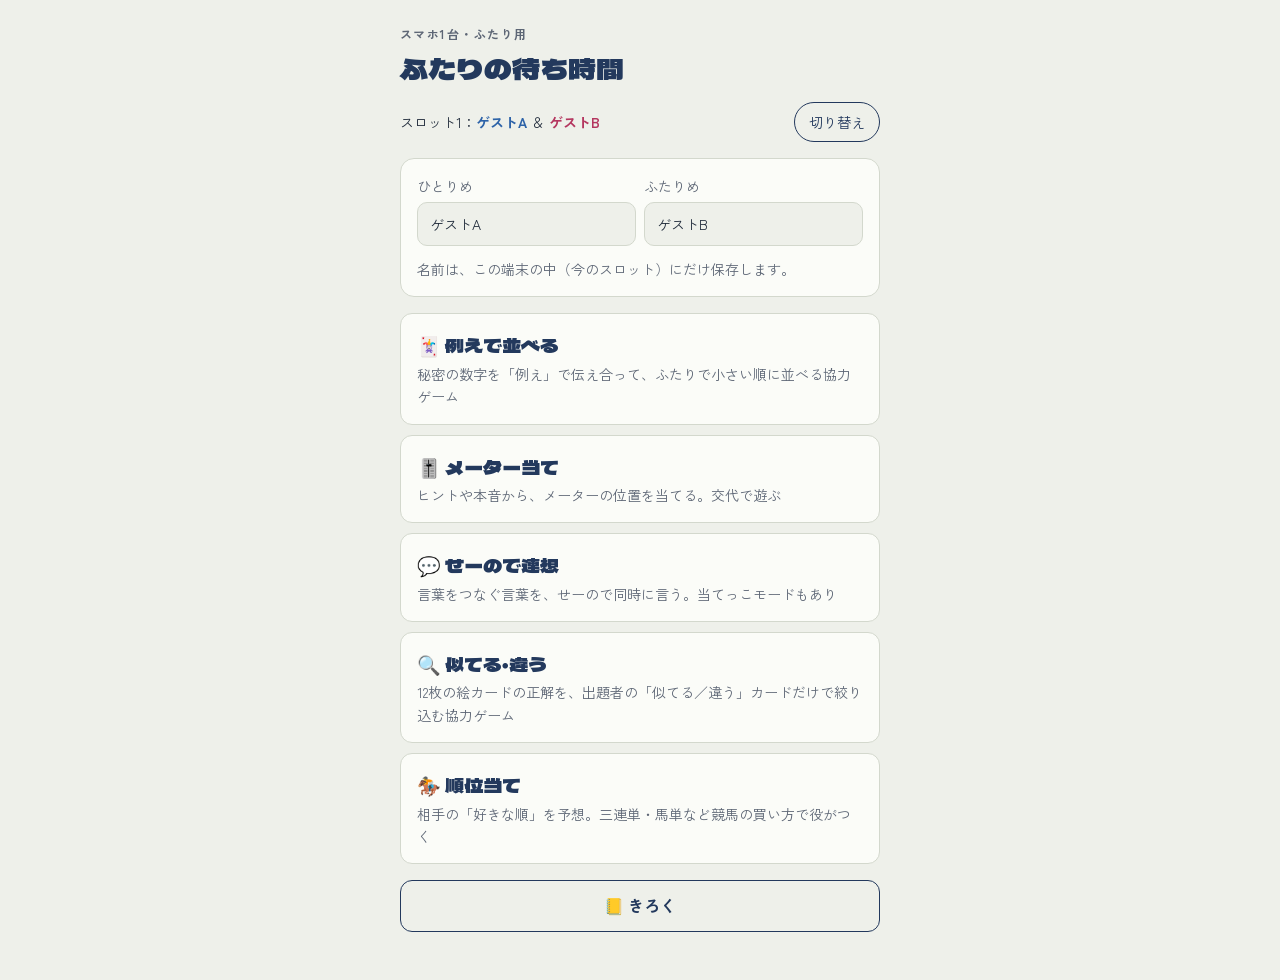
==== commit 413f2144: "記録とスロット（3つ）を追加 - js/save.js：保存の部品（localStorage・版番号・保存できない環境では保存だけ止める） - js/records.js：5ゲームの記録、リザルトの通" ====
--- a/index.html
+++ b/index.html
@@ -5,1132 +5,31 @@
 <meta name="viewport" content="width=device-width,initial-scale=1,viewport-fit=cover">
 <title>ふたりの待ち時間</title>
 <meta name="claude:viewport-fit-sides" content="cover">
+<link rel="icon" href="icons/icon.svg" type="image/svg+xml">
+<link rel="icon" href="icons/favicon-32.png" sizes="32x32" type="image/png">
+<link rel="apple-touch-icon" href="icons/apple-touch-icon.png">
 <link rel="preconnect" href="https://fonts.googleapis.com">
 <link rel="preconnect" href="https://fonts.gstatic.com" crossorigin>
 <link rel="stylesheet" href="https://fonts.googleapis.com/css2?family=Dela+Gothic+One&family=Zen+Kaku+Gothic+New:wght@400;700&display=swap">
-<style>
-/* レイアウト：スマホ1画面＝1場面。番号札（木の札）をモチーフにしたカード */
-:root{
-  --bg:#eef0ea; --surface:#fbfcf8; --ink:#1f2a3a; --sub:#5d6675; --line:#d3d8cd;
-  --indigo:#23395d; --gold:#d99a1e; --pa:#2d63a8; --pb:#b4365f;
-  --tag:#e9dcc0; --tag-ink:#3b2f1c; --ok:#2f7d4f; --ng:#c43d32;
-  --f-disp:"Dela Gothic One","Hiragino Sans","Yu Gothic",sans-serif;
-  --f-body:"Zen Kaku Gothic New","Hiragino Sans","Yu Gothic","Meiryo",sans-serif;
-}
-@media (prefers-color-scheme:dark){:root:not([data-theme="light"]){
-  --bg:#161b22; --surface:#1f262f; --ink:#e8ebe4; --sub:#a3abb6; --line:#323b46;
-  --indigo:#8fb0e0; --gold:#f0b545; --pa:#6fa1e3; --pb:#e57399;
-  --tag:#4a3f2c; --tag-ink:#f3e7cc; --ok:#5fc08a; --ng:#ef6f62; color-scheme:dark}}
-:root[data-theme="dark"]{
-  --bg:#161b22; --surface:#1f262f; --ink:#e8ebe4; --sub:#a3abb6; --line:#323b46;
-  --indigo:#8fb0e0; --gold:#f0b545; --pa:#6fa1e3; --pb:#e57399;
-  --tag:#4a3f2c; --tag-ink:#f3e7cc; --ok:#5fc08a; --ng:#ef6f62; color-scheme:dark}
-html,body{background:var(--bg);color:var(--ink)}
-body{font-family:var(--f-body);font-size:16px;line-height:1.6;
-  padding-left:max(16px,env(safe-area-inset-left,0px));padding-right:max(16px,env(safe-area-inset-right,0px));padding-block:16px 40px}
-#app{max-width:480px;margin:0 auto;display:flex;flex-direction:column;gap:16px}
-h1{font-family:var(--f-disp);font-weight:400;font-size:28px;line-height:1.25;margin:8px 0 0;color:var(--indigo);text-wrap:balance}
-h2{font-family:var(--f-disp);font-weight:400;font-size:21px;line-height:1.3;margin:0;text-wrap:balance}
-p{margin:0}
-.sub{color:var(--sub);font-size:14px}
-.eyebrow{font-size:12px;letter-spacing:.12em;color:var(--sub);font-weight:700}
-.panel{background:var(--surface);border:1px solid var(--line);border-radius:14px;padding:16px;display:flex;flex-direction:column;gap:12px}
-.row{display:flex;gap:8px;flex-wrap:wrap}
-.stack{display:flex;flex-direction:column;gap:10px}
-button{font:inherit;cursor:pointer;border-radius:12px;border:1.5px solid var(--indigo);background:transparent;color:var(--indigo);padding:12px 16px;font-weight:700;min-height:48px}
-button.main{background:var(--indigo);color:var(--surface);border-color:var(--indigo)}
-button:disabled{opacity:.35;cursor:default}
-button:focus-visible,input:focus-visible{outline:3px solid var(--gold);outline-offset:2px}
-button.chip{min-height:40px;padding:6px 14px;border-radius:999px;font-weight:400}
-button.chip.on{background:var(--indigo);color:var(--surface)}
-.grow{flex:1 1 0;min-width:0}
-label{font-size:14px;color:var(--sub);display:flex;flex-direction:column;gap:4px}
-input[type=text]{font:inherit;padding:10px 12px;border-radius:10px;border:1.5px solid var(--line);background:var(--bg);color:var(--ink);width:100%;box-sizing:border-box}
-.game{text-align:left;display:flex;flex-direction:column;gap:2px;border-color:var(--line);color:var(--ink);background:var(--surface);padding:16px}
-.game b{font-family:var(--f-disp);font-weight:400;font-size:19px;color:var(--indigo)}
-.game span{font-weight:400;font-size:14px;color:var(--sub)}
-.scale{display:flex;justify-content:space-between;gap:8px;font-size:13px;color:var(--sub)}
-.scale b{color:var(--ink)}
-/* 番号札カード */
-.tags{display:flex;flex-wrap:wrap;gap:10px}
-.tag{position:relative;flex:0 0 auto;width:96px;min-height:124px;border-radius:10px;background:var(--tag);color:var(--tag-ink);
-  display:flex;flex-direction:column;align-items:center;justify-content:center;gap:4px;padding:14px 6px 8px;box-sizing:border-box;
-  border:2px solid transparent;border-top:8px solid var(--c,var(--indigo));font-weight:700}
-.tag::before{content:"";position:absolute;top:6px;left:50%;width:8px;height:8px;margin-left:-4px;border-radius:50%;background:var(--bg)}
-.tag .num{font-family:var(--f-disp);font-size:38px;line-height:1;font-variant-numeric:tabular-nums}
-.tag .who{font-size:13px}
-.tag .memo{font-size:12px;font-weight:400;opacity:.85;text-align:center;word-break:break-all}
-.tag.back .num{font-size:22px;opacity:.5}
-.tag.bad{border-color:var(--ng)}
-.tag.good{border-color:var(--ok)}
-button.tag{cursor:pointer;font:inherit}
-.slot{width:96px;min-height:124px;border-radius:10px;border:2px dashed var(--line);display:flex;align-items:center;justify-content:center;color:var(--sub);font-size:13px;box-sizing:border-box}
-.hint{display:flex;justify-content:space-between;gap:8px;font-size:14px;padding:6px 0;border-bottom:1px dashed var(--line)}
-.hint:last-child{border-bottom:0}
-.hint i{font-style:normal;color:var(--sub);font-variant-numeric:tabular-nums;white-space:nowrap}
-.big{font-family:var(--f-disp);font-size:44px;line-height:1.1;color:var(--indigo);font-variant-numeric:tabular-nums}
-.ok{color:var(--ok)} .ng{color:var(--ng)}
-.pa{color:var(--pa)} .pb{color:var(--pb)}
-/* 言葉のチップ（順番は持たない） */
-.wchips{display:flex;flex-wrap:wrap;gap:6px}
-.wchips span{font-size:14px;padding:4px 12px;border-radius:999px;background:var(--tag);color:var(--tag-ink)}
-/* メーター */
-.meter{position:relative;height:56px;border-radius:28px;background:linear-gradient(90deg,var(--pa),var(--gold) 50%,var(--pb));opacity:.9;margin:24px 4px 28px}
-.mk{position:absolute;top:-10px;bottom:-10px;width:4px;margin-left:-2px;border-radius:2px;background:var(--ink)}
-.mk span{position:absolute;top:-24px;left:50%;transform:translateX(-50%);font-size:12px;white-space:nowrap;font-weight:700;color:var(--ink)}
-.mk.guess{background:var(--surface);box-shadow:0 0 0 2px var(--ink)}
-.mk.guess span{top:auto;bottom:-24px}
-.band{position:absolute;top:0;bottom:0;background:rgba(255,255,255,.55);border-left:2px solid var(--ink);border-right:2px solid var(--ink)}
-.reveal .band,.reveal .after{opacity:0}
-.reveal.shown .band,.reveal.shown .after{opacity:1}
-.reveal .mk.target span{opacity:0}
-.reveal.shown .mk.target span{opacity:1}
-input[type=range]{width:100%;accent-color:var(--indigo);height:40px}
-.hintbox{font-family:var(--f-disp);font-size:22px;text-align:center;padding:12px;border-radius:10px;background:var(--tag);color:var(--tag-ink)}
-.handoff{min-height:60vh;justify-content:center;text-align:center;align-items:center}
-.handoff .big{font-size:34px}
-/* せーので連想 */
-.words{display:flex;align-items:center;justify-content:center;gap:12px;flex-wrap:wrap}
-.word{font-family:var(--f-disp);font-size:34px;padding:14px 20px;border-radius:12px;background:var(--tag);color:var(--tag-ink)}
-.plus{font-family:var(--f-disp);font-size:28px;color:var(--sub)}
-.homebar{display:flex;justify-content:center;margin-top:8px;padding-top:12px;border-top:1px dashed var(--line)}
-button.ghost{border:1.5px solid transparent;color:var(--sub);font-weight:400;font-size:14px;text-decoration:underline;min-height:44px}
-button.ghost.armed{color:var(--ng);border-color:var(--ng);text-decoration:none}
-.chip small{opacity:.65;margin-left:6px;font-size:12px;font-variant-numeric:tabular-nums}
-/* 絵カード */
-.pgrid{display:grid;grid-template-columns:repeat(3,minmax(0,1fr));gap:8px}
-.pc{display:flex;flex-direction:column;align-items:center;justify-content:center;gap:2px;padding:10px 4px;min-height:84px;border-radius:10px;background:var(--tag);color:var(--tag-ink);border:2px solid transparent;box-sizing:border-box;min-width:0}
-button.pc{font:inherit;cursor:pointer}
-.pc .em{font-size:34px;line-height:1.1}
-.pc .nm{font-size:13px;font-weight:700;text-align:center;line-height:1.3;word-break:keep-all;overflow-wrap:anywhere}
-.pc.txt .nm{font-size:15px}.pgrid.mini .pc.txt .nm,.hand .pc.txt .nm,.clue .pc.txt .nm{font-size:11px}
-.pc.out{opacity:.22;filter:grayscale(1)}
-.pc.sel{border-color:var(--ng);box-shadow:0 0 0 2px var(--ng)}
-.pc.secret{border-color:var(--gold);box-shadow:0 0 0 3px var(--gold)}
-.pc.solo{min-height:0;padding:6px 12px;flex-direction:row;gap:6px}
-.pgrid.mini{gap:6px}.pgrid.mini .pc{min-height:56px;padding:6px 2px}.pgrid.mini .em{font-size:24px}.pgrid.mini .nm{font-size:11px}
-.hand{display:grid;grid-template-columns:repeat(5,minmax(0,1fr));gap:6px}
-.hand .pc{min-height:72px;padding:6px 2px}.hand .em{font-size:26px}.hand .nm{font-size:11px}
-.clues{display:flex;flex-wrap:wrap;gap:12px}
-.clue{display:flex;flex-direction:column;align-items:center;gap:6px;font-size:13px}
-.clue .pc{width:68px;min-height:68px;padding:4px}.clue .em{font-size:24px}.clue .nm{font-size:11px}
-.clue.diff .pc{transform:rotate(90deg)}
-/* 順位当て */
-.rank{list-style:none;margin:0;padding:0;display:flex;flex-direction:column;gap:6px}
-.rank li{display:flex;gap:12px;align-items:center;padding:8px 10px;border-radius:8px;background:var(--bg)}
-.rk{font-family:var(--f-disp);color:var(--indigo);min-width:2.6em}
-table.roles,table.rtable{width:100%;border-collapse:collapse;font-size:14px}
-table.roles th,table.roles td,table.rtable th,table.rtable td{padding:6px 8px;border-bottom:1px solid var(--line);text-align:left}
-table.roles .pt{text-align:right;white-space:nowrap;font-variant-numeric:tabular-nums}
-table.rtable td.nw{white-space:nowrap}
-table.rtable td:first-child{white-space:nowrap;width:3em}
-table.rtable tr.hit td{background:var(--tag);color:var(--tag-ink);font-weight:700}
-.panel.perfect{border:2px solid var(--gold);box-shadow:0 0 0 4px color-mix(in srgb,var(--gold) 25%,transparent)}
-.score2{display:grid;grid-template-columns:1fr 1fr;gap:8px}
-.sc{display:flex;align-items:baseline;gap:6px;justify-content:center;padding:10px;border-radius:12px;background:var(--surface);border:1.5px solid var(--line)}
-.sc span{font-size:14px;font-weight:700}.sc b{font-family:var(--f-disp);font-size:30px;font-weight:400;font-variant-numeric:tabular-nums;color:var(--ink)}.sc small{color:var(--sub)}
-.sc.pa.up{border-color:var(--pa);box-shadow:0 0 0 2px var(--pa)}.sc.pb.up{border-color:var(--pb);box-shadow:0 0 0 2px var(--pb)}
-.mini-rank{margin:4px 0 0;padding-left:1.6em;font-size:14px}
-details.rlog{border-top:1px dashed var(--line);padding:8px 0}
-details.rlog summary{cursor:pointer;font-size:14px}
-.hero{display:flex;flex-direction:column;align-items:center;gap:6px;text-align:center;padding:22px 14px;border-radius:16px;background:var(--surface);border:2px solid var(--line)}
-.hero.good{border-color:var(--gold);box-shadow:0 0 0 4px color-mix(in srgb,var(--gold) 22%,transparent)}
-.hero-em{font-size:68px;line-height:1.1}
-.hero-t{font-family:var(--f-disp);font-size:28px;line-height:1.3;color:var(--indigo);text-wrap:balance}
-.stats{display:grid;grid-template-columns:repeat(3,minmax(0,1fr));gap:8px}
-.stat{display:flex;flex-direction:column;align-items:center;gap:2px;padding:12px 6px;border-radius:12px;background:var(--surface);border:1px solid var(--line);text-align:center}
-.stat b{font-family:var(--f-disp);font-weight:400;font-size:26px;color:var(--indigo);font-variant-numeric:tabular-nums}
-.stat b small{font-size:14px;color:var(--sub)}.stat span{font-size:12px;color:var(--sub)}
-.logrow{padding:10px 0;border-top:1px dashed var(--line);display:flex;flex-direction:column;gap:4px}
-.logrow:first-of-type{border-top:0}
-.logh{display:flex;gap:8px;align-items:baseline;flex-wrap:wrap}.logh .pt{margin-left:auto;font-weight:700;white-space:nowrap}
-.mtrack{position:relative;height:12px;border-radius:6px;background:linear-gradient(90deg,var(--pa),var(--gold) 50%,var(--pb));opacity:.85;margin:6px 4px}
-.mtrack i{position:absolute;top:-5px;width:4px;height:22px;margin-left:-2px;border-radius:2px;background:var(--ink)}
-.mtrack i.g{background:var(--surface);box-shadow:0 0 0 2px var(--ink)}
-.tl{display:flex;flex-direction:column;gap:10px}
-.tlrow{display:flex;gap:10px;align-items:flex-start}
-.tln{font-family:var(--f-disp);color:var(--indigo);min-width:1.2em;padding-top:20px}
-.wchips span.bad{background:var(--ng);color:var(--surface)}
-.center{align-items:center;text-align:center}
-.pc.big-card{min-width:140px;padding:16px}.pc.big-card .em{font-size:56px}.pc.big-card .nm{font-size:18px}
-.word{display:flex;flex-direction:column;align-items:center;gap:4px}
-.wi{font-style:normal;font-size:40px;line-height:1}
-.topic-em{font-size:56px;line-height:1;text-align:center}
-@media (prefers-reduced-motion:no-preference){.hero-em{animation:pop .8s ease}}
-.confetti{position:fixed;inset:0;pointer-events:none;overflow:hidden;z-index:20}
-.confetti i{position:absolute;top:-16px;width:8px;height:14px;border-radius:2px;animation:fall linear forwards}
-@keyframes fall{to{transform:translateY(110vh) rotate(720deg)}}
-.count{font-family:var(--f-disp);font-size:120px;line-height:1;text-align:center;color:var(--indigo);padding:40px 0}
-@media (prefers-reduced-motion:no-preference){
-  .tag.flip{animation:flip .35s ease}
-  .reveal .mk.target{transition:left 1s cubic-bezier(.3,.7,.3,1)}
-  .reveal .band,.reveal .after,.reveal .mk.target span{transition:opacity .3s ease 1s}
-  .count{animation:pop .9s ease}
-}
-@keyframes flip{from{transform:rotateY(90deg)}to{transform:rotateY(0)}}
-@keyframes pop{from{transform:scale(1.4);opacity:.3}to{transform:scale(1);opacity:1}}
-</style>
+<link rel="stylesheet" href="css/style.css">
 </head>
 <body>
 <div id="app"></div>
-<script>
-// ===== お題データ（すべてオリジナル） =====
-// ものさしカード：例えに使う言葉。順番は決めない（どっちが上かは、ふたりの感覚しだい）
-const LENSES = [
-  {name:"動物の強さ", words:["アリ","ハムスター","ウサギ","ネコ","キツネ","大型犬","イノシシ","オオカミ","クマ","トラ","ライオン","ゴリラ","ゾウ","シャチ"]},
-  {name:"乗り物の速さ", words:["三輪車","キックボード","自転車","原付","路線バス","路面電車","高速道路の車","特急電車","新幹線","リニア","飛行機","ロケット"]},
-  {name:"辛さ", words:["牛乳","ショートケーキ","甘口カレー","中辛カレー","わさび","キムチ","麻婆豆腐","担々麺","激辛ラーメン","ハバネロ","唐辛子を丸かじり"]},
-  {name:"高さ", words:["自動販売機","キリン","2階建ての家","電柱","学校の校舎","10階建てマンション","観覧車","東京タワー","スカイツリー","富士山","エベレスト"]},
-  {name:"音の大きさ", words:["ささやき声","図書館","時計の秒針","ふつうの会話","掃除機","赤ちゃんの泣き声","電車の通過","カラオケ","雷","花火","飛行機の離陸","ロケットの発射"]},
-  {name:"値段", words:["駄菓子","缶ジュース","コンビニ弁当","ランチ","映画のチケット","スニーカー","ゲーム機","スマホ","腕時計","軽自動車","高級車","家"]},
-  {name:"暑さ", words:["冷凍庫","真冬の北海道","冬の東京","春の朝","梅雨","初夏の昼","真夏の昼","猛暑日","砂漠","サウナ","火山"]},
-  {name:"人の多さ", words:["深夜の公園","いなかの駅","平日の図書館","週末のカフェ","休日のモール","人気店の行列","満員のバス","朝の満員電車","初詣","花火大会","年越しの渋谷"]},
-  {name:"有名さ", words:["近所の人","クラスの人気者","商店街の名物店長","町内会長","地元のゆるキャラ","お天気キャスター","人気の芸人","国民的アイドル","総理大臣","世界的スター"]},
-  {name:"大きさ", words:["米粒","ビー玉","消しゴム","スマホ","ネコ","冷蔵庫","車","バス","家","学校","東京ドーム"]},
-  {name:"時間の長さ", words:["まばたき","くしゃみ","カップ麺を待つ時間","歯みがき","昼休み","映画1本","東京から大阪まで新幹線","まる一日","夏休み","一年"]},
-  {name:"怖さ", words:["子ネコ","しゃっくり","暗い廊下","歯医者","雷","上司からの呼び出し","お化け屋敷","高いつり橋","地震","ジェットコースター","サメ"]},
-  {name:"重さ", words:["羽根","紙1枚","スマホ","りんご","2リットルのペットボトル","ボウリングの球","米袋","自転車","人","力士","バイク","車","ゾウ","クジラ"]},
-  {name:"明るさ", words:["新月の夜","ろうそく","豆電球","懐中電灯","部屋の電気","くもりの昼","自販機の光","花火","真夏の太陽","雷の光","満月","東京の夜景"]},
-  {name:"においの強さ", words:["水","紙","石けん","洗濯物","コーヒー","カレー","香水","ニンニク","焼肉屋","くさや","ドリアン","納豆"]},
-  {name:"硬さ", words:["マシュマロ","プリン","豆腐","食パン","チーズ","りんご","せんべい","木","氷","石","鉄","ダイヤモンド"]},
-  {name:"東京からの遠さ", words:["隣の家","近所のコンビニ","横浜","箱根","名古屋","大阪","札幌","沖縄","ソウル","ハワイ","パリ","南極","月"]},
-  {name:"歴史の古さ", words:["昨日","去年","スマホ","ゲーム機","テレビ","電話","江戸時代","お城","大仏","古墳","恐竜","地球"]},
-  {name:"甘さ", words:["水","緑茶","ブラックコーヒー","トマト","りんご","バナナ","ミルクティー","チョコ","ケーキ","はちみつ","わたあめ","角砂糖"]},
-  {name:"難しさ", words:["あいさつ","自転車","料理","運転免許","外国語","逆立ち","フルマラソン","資格試験","医者になる","宇宙飛行士","総理大臣になる"]},
-  {name:"痛さ", words:["紙で指を切る","静電気","蚊に刺される","タンスの角に小指","注射","口内炎","筋肉痛","歯医者","足をつる","骨折","親知らずを抜く"]},
-  {name:"気まずさ", words:["エレベーターで二人きり","名前を忘れた","同じ服の人がいた","会話が止まる","人違いで手を振る","寝言を聞かれる","元恋人にばったり","親に恋人を紹介","上司と二人でランチ","自分の歌を録音で聞く"]},
-  {name:"眠さ", words:["起きたて","昼ごはんのあと","会議中","授業中","夜11時","徹夜明け","電車でうとうと","長距離運転","寝不足3日目","布団の中","冬のこたつ"]},
-  {name:"生き物の速さ", words:["カタツムリ","カメ","ナマケモノ","ニワトリ","人間","ウサギ","ネコ","馬","ライオン","チーター","ハヤブサ"]},
-  {name:"食べ物の高級さ", words:["もやし","納豆","卵","牛丼","ハンバーガー","うなぎ","和牛","カニ","大トロ","キャビア","トリュフ","フォアグラ"]},
-  {name:"イベントの楽しさ", words:["健康診断","会議","引っ越し","買い物","誕生日","クリスマス","卒業式","文化祭","遠足","修学旅行","夏祭り","結婚式"]},
-  {name:"忙しさ", words:["日曜の朝","平日の昼休み","年度末","年末の大掃除","引っ越し前日","締め切り前","結婚式の準備","新生活","連休の観光地","師走"]},
-  {name:"珍しさ", words:["カラス","スズメ","四つ葉のクローバー","虹","流れ星","オーロラ","皆既日食","野生のパンダ","白いヘビ","ツチノコ"]},
-  {name:"色の派手さ", words:["黒","グレー","紺","茶色","白","水色","黄色","オレンジ","ピンク","金","蛍光ピンク","虹色"]},
-  {name:"大人っぽさ", words:["赤ちゃん","幼稚園児","小学生","中学生","高校生","大学生","新社会人","課長","おじいちゃん","仙人"]},
-  {name:"イライラ度", words:["信号待ち","レジの行列","電車の遅延","渋滞","Wi-Fiが遅い","充電が切れる","蚊の羽音","足を踏まれる","ドタキャン","割り込み","寝る直前の騒音"]},
-  {name:"便利さ", words:["石ころ","割りばし","ハサミ","傘","冷蔵庫","洗濯機","電子レンジ","自転車","車","スマホ","インターネット"]},
-  {name:"体力のいる度", words:["寝転ぶ","歯みがき","散歩","買い物","掃除機がけ","階段","引っ越し","水泳","登山","フルマラソン","トライアスロン"]},
-  {name:"寿命の長さ", words:["カゲロウ","セミ","ハムスター","金魚","ウサギ","犬","ネコ","馬","人間","ゾウ","カメ","屋久杉"]},
-  {name:"しょっぱさ", words:["水","ご飯","食パン","トマト","みそ汁","ポテトチップス","ラーメンのスープ","梅干し","たくあん","塩辛","海水"]},
-  {name:"ワクワク度", words:["月曜の朝","歯医者の予約","給料日","金曜の夜","新しい靴","旅行の前日","遠足の前の日","宝くじを買った日","誕生日の朝","初めての海外"]},
-  {name:"お金持ち度", words:["小学生のおこづかい","学生","新社会人","部長","社長","宝くじ1等","石油王","国家予算"]},
-  {name:"乗り物の大きさ", words:["スケボー","一輪車","バイク","軽自動車","ワゴン車","トラック","バス","電車","飛行機","豪華客船"]}
-];
-// ②メーター当て：両極と、ヒントの例（位置はだいたいの目安）。本音モードでは例がそのまま質問になる
-const METER_PAIRS = [
-  {lo:"いつものデート", hi:"特別なデート", ex:[[3,"コンビニで買い食い"],[8,"スーパーで買い出し"],[12,"家で動画を見る"],[18,"近所を散歩"],[22,"ファストフード"],[28,"家でたこ焼きパーティー"],[32,"ファミレス"],[36,"ショッピング"],[40,"カラオケ"],[45,"映画館"],[48,"ボウリング"],[52,"動物園"],[56,"水族館"],[58,"おしゃれなカフェ"],[60,"美術館"],[62,"日帰りドライブ"],[66,"遊園地"],[70,"花火大会"],[76,"夜景の見えるレストラン"],[84,"温泉旅館に一泊"],[88,"テーマパークにお泊まり"],[95,"海外旅行"]]},
-  {lo:"許せる", hi:"許せない", ex:[[4,"返信が少し遅い"],[8,"寝ぐせのまま来る"],[12,"5分の遅刻"],[18,"店選びが適当"],[24,"最後の一口を食べられた"],[28,"いびきがうるさい"],[34,"話の途中でスマホを見る"],[38,"服を脱ぎっぱなし"],[44,"約束を一度忘れる"],[46,"写真を勝手にSNSに載せる"],[54,"連絡なしで30分遅刻"],[62,"店員さんに態度が悪い"],[64,"記念日を忘れる"],[72,"内緒で大きな買い物"],[80,"うそをつかれる"],[84,"ドタキャンが続く"],[88,"勝手にスマホを見る"],[92,"既読スルーが1週間"]]},
-  {lo:"節約したい", hi:"お金をかけたい", ex:[[4,"ティッシュ"],[8,"飲み水"],[12,"洗剤"],[16,"文房具"],[25,"普段着"],[30,"コーヒー"],[35,"本"],[40,"外食"],[45,"美容院"],[48,"靴"],[50,"スキンケア"],[55,"スマホ"],[58,"健康・ジム"],[60,"パソコン"],[66,"家具"],[70,"旅行"],[76,"ベッドと枕"],[82,"趣味"],[86,"推し活"],[92,"ふたりの記念日"]]},
-  {lo:"インドア", hi:"アウトドア", ex:[[3,"一日中ゴロゴロ"],[6,"二度寝"],[12,"配信で映画"],[15,"ゲーム"],[18,"読書"],[25,"料理"],[28,"お菓子作り"],[35,"カフェでのんびり"],[38,"映画館"],[42,"美術館"],[45,"買い物"],[50,"温泉"],[56,"公園でピクニック"],[58,"動物園"],[64,"サイクリング"],[66,"釣り"],[70,"ゴルフ"],[72,"バーベキュー"],[78,"キャンプ"],[82,"スキー"],[86,"登山"],[88,"サーフィン"],[96,"無人島で暮らす"]]},
-  {lo:"子どもっぽい", hi:"大人っぽい", ex:[[4,"お子さまランチ"],[8,"シャボン玉"],[10,"ガチャガチャ"],[20,"ゲームセンター"],[25,"回転寿司"],[28,"ファストフード"],[30,"遊園地"],[40,"カラオケ"],[42,"映画館"],[45,"焼肉"],[55,"居酒屋"],[58,"美術館"],[62,"純喫茶"],[68,"ワインを飲む"],[74,"着物で街歩き"],[78,"ジャズバー"],[80,"盆栽"],[86,"オペラ鑑賞"],[88,"骨董市"],[92,"茶道"]]},
-  {lo:"すぐ作れる", hi:"手間がかかる", ex:[[4,"冷ややっこ"],[6,"納豆ごはん"],[8,"卵かけごはん"],[10,"トースト"],[12,"冷凍パスタ"],[14,"インスタント麺"],[18,"目玉焼き"],[20,"おにぎり"],[28,"味噌汁"],[30,"焼きそば"],[32,"野菜炒め"],[45,"オムライス"],[48,"カレー"],[55,"唐揚げ"],[58,"ハンバーグ"],[60,"餃子を包む"],[66,"天ぷら"],[72,"ラザニア"],[74,"ローストビーフ"],[80,"一晩煮込んだシチュー"],[82,"手打ちうどん"],[85,"手打ちそば"],[94,"おせち料理"]]},
-  {lo:"平気", hi:"恥ずかしい", ex:[[4,"道を聞く"],[12,"一人で外食"],[16,"一人で映画"],[24,"一人カラオケ"],[30,"すっぴんを見られる"],[38,"人前で歌う"],[44,"寝言を聞かれる"],[48,"名前を言い間違える"],[52,"自撮りを見られる"],[58,"お店でころぶ"],[62,"先生を「お母さん」と呼ぶ"],[66,"結婚式でスピーチ"],[70,"昔のポエムを読まれる"],[72,"子どもの頃の写真を公開"],[76,"検索履歴を見られる"],[80,"熱唱を録画される"],[92,"大勢の前で告白"]]},
-  {lo:"地味", hi:"派手", ex:[[4,"黒い靴下"],[6,"グレーのパーカー"],[12,"無地のTシャツ"],[20,"ジーンズ"],[30,"チェックのシャツ"],[34,"デニムジャケット"],[36,"ボーダー"],[52,"花柄"],[58,"柄シャツ"],[66,"真っ赤なコート"],[72,"金のネックレス"],[76,"ヒョウ柄"],[82,"金色のスニーカー"],[86,"虹色の髪"],[90,"スパンコールのドレス"],[94,"全身ラメ"]]},
-  {lo:"今すぐやりたい", hi:"いつかやりたい", ex:[[4,"お茶を飲む"],[8,"昼寝"],[10,"甘いものを食べる"],[18,"次の休みの予定を決める"],[22,"部屋の片付け"],[24,"髪を切る"],[28,"新しい店に行く"],[34,"温泉に行く"],[40,"旅行の計画"],[48,"資格の勉強"],[52,"料理教室に通う"],[56,"引っ越し"],[60,"楽器を始める"],[64,"ペットを飼う"],[70,"フルマラソン"],[76,"海外に住んでみる"],[84,"自分の店を持つ"],[88,"世界一周"],[96,"月に行く"]]},
-  {lo:"朝が似合う", hi:"夜が似合う", ex:[[4,"日の出を見る"],[8,"ラジオ体操"],[12,"朝の散歩"],[15,"しっかり朝ごはん"],[20,"朝カフェ"],[22,"喫茶店のモーニング"],[40,"ランチ"],[50,"昼寝"],[60,"夕焼けを見る"],[64,"晩ごはん"],[66,"銭湯"],[74,"飲み会"],[80,"映画のレイトショー"],[82,"夜のドライブ"],[84,"星を見る"],[88,"深夜ラーメン"],[92,"夜ふかしゲーム"],[96,"朝まで語り合う"]]},
-  {lo:"安心する", hi:"ドキドキする", ex:[[4,"実家のこたつ"],[6,"毛布にくるまる"],[8,"いつもの定食屋"],[12,"家で鍋"],[16,"行きつけのカフェ"],[18,"散歩"],[40,"初めてのお店"],[50,"初対面のあいさつ"],[56,"健康診断の結果"],[60,"宝くじの発表"],[64,"面接"],[70,"お化け屋敷"],[72,"初デート"],[76,"ジェットコースター"],[80,"一人で海外"],[82,"告白"],[92,"プロポーズ"],[94,"バンジージャンプ"]]},
-  {lo:"きっちり計画", hi:"行き当たりばったり", ex:[[4,"分刻みの旅程"],[10,"1か月前に予約"],[14,"毎日の献立表"],[18,"持ち物リスト"],[22,"ガイドブックを熟読"],[26,"手帳に週の予定"],[34,"行きたい店を3つ決めておく"],[44,"大枠だけ決める"],[54,"待ち合わせだけ決める"],[60,"天気で決める"],[66,"その場で店を決める"],[70,"気分で寄り道"],[78,"ノープランの休日"],[86,"電車に乗ってから行き先を決める"],[88,"宿は現地で探す"],[96,"サイコロで決める"]]},
-  {lo:"ひとりで平気", hi:"一緒がいい", ex:[[4,"美容院"],[6,"一人旅"],[12,"買い物"],[14,"映画"],[18,"ごはん"],[24,"カフェで作業"],[40,"散歩"],[46,"服を選ぶ"],[50,"料理"],[56,"家でテレビ"],[58,"スーパーの買い出し"],[62,"映画館"],[70,"晩ごはん"],[76,"寝る前の電話"],[82,"旅行"],[88,"落ち込んだ日"],[92,"誕生日"],[94,"年越し"]]},
-  {lo:"かわいい", hi:"かっこいい", ex:[[4,"子ネコ"],[6,"ひよこ"],[8,"パンダ"],[10,"ハムスター"],[12,"うさぎ"],[20,"ペンギン"],[22,"黄色い長靴"],[28,"柴犬"],[30,"花束"],[40,"ミニカー"],[48,"自転車"],[54,"着物"],[66,"腕時計"],[70,"スーツ"],[72,"オオカミ"],[76,"タカ"],[78,"黒い車"],[80,"革ジャン"],[84,"バイク"],[88,"侍"],[92,"戦闘機"]]},
-  {lo:"静か", hi:"にぎやか", ex:[[4,"図書館"],[8,"お寺"],[10,"森の中"],[14,"美術館"],[18,"夜の海"],[20,"本屋"],[22,"公園のベンチ"],[30,"喫茶店"],[50,"ファミレス"],[56,"回転寿司"],[58,"商店街"],[62,"ショッピングモール"],[74,"居酒屋"],[78,"遊園地"],[82,"ゲームセンター"],[88,"お祭り"],[92,"ライブ会場"],[94,"スタジアム"]]},
-  {lo:"古い感じ", hi:"新しい感じ", ex:[[3,"縄文土器"],[10,"お城"],[20,"黒電話"],[28,"カセットテープ"],[30,"紙の地図"],[40,"ガラケー"],[45,"DVD"],[50,"現金払い"],[62,"タブレット"],[66,"動画配信"],[68,"スマホ決済"],[74,"3Dプリンター"],[78,"電気自動車"],[85,"AI"],[88,"自動運転タクシー"],[92,"空飛ぶクルマ"]]},
-  {lo:"かんたん", hi:"むずかしい", ex:[[6,"自転車に乗る"],[8,"傘をたたむ"],[10,"目玉焼き"],[14,"なわとび"],[22,"口笛"],[26,"ウインク"],[30,"逆上がり"],[40,"車の運転"],[44,"指笛"],[46,"一輪車"],[50,"スキー"],[56,"縦列駐車"],[58,"けん玉の技"],[60,"英会話"],[64,"ピアノ"],[66,"富士山に登る"],[72,"逆立ち歩き"],[76,"外国語をペラペラ"],[80,"フルマラソン完走"],[96,"宇宙飛行士になる"]]},
-  {lo:"冷たい感じ", hi:"あったかい感じ", ex:[[2,"氷"],[6,"かき氷"],[8,"雪"],[12,"冷蔵庫"],[16,"鉄"],[22,"月"],[26,"ガラス"],[28,"水色"],[30,"銀色"],[50,"図書館"],[60,"木"],[70,"手紙"],[72,"夕焼け"],[74,"オレンジ色"],[76,"ネコ"],[78,"スープ"],[82,"マフラー"],[84,"焼きいも"],[86,"毛布"],[88,"おばあちゃんの手"],[90,"湯たんぽ"],[92,"こたつ"]]},
-  {lo:"よくある趣味", hi:"変わった趣味", ex:[[4,"映画鑑賞"],[6,"読書"],[8,"音楽"],[10,"散歩"],[12,"旅行"],[14,"料理"],[20,"カフェめぐり"],[22,"筋トレ"],[28,"釣り"],[44,"御朱印集め"],[46,"消しゴムはんこ"],[50,"盆栽"],[64,"昆虫標本"],[68,"石集め"],[70,"マンホールの写真"],[72,"ダムめぐり"],[74,"廃線めぐり"],[80,"電車の音を録音"],[92,"自分で言語を作る"]]},
-  {lo:"きっちり割り勘", hi:"気前よくおごる", ex:[[4,"1円単位で割り勘"],[12,"ポイントは必ず使う"],[16,"クーポンを探す"],[20,"自販機は使わない"],[24,"セールを待つ"],[40,"ふつうに割り勘"],[60,"ちょっと多めに払う"],[66,"手みやげを持っていく"],[70,"コーヒーをおごる"],[76,"記念日は奮発"],[82,"ごはんをおごる"],[86,"みんなにおごる"],[90,"旅行代を全部出す"]]},
-  {lo:"苦手", hi:"大好き", ex:[[10,"ゴーヤ"],[14,"パクチー"],[16,"レバー"],[18,"セロリ"],[22,"ピーマン"],[26,"しいたけ"],[30,"なす"],[36,"納豆"],[40,"トマト"],[66,"ケーキ"],[68,"チョコ"],[70,"カレー"],[72,"ラーメン"],[74,"唐揚げ"],[76,"アイス"],[78,"いちご"],[80,"お寿司"],[82,"焼肉"]]},
-  {lo:"落ち着く", hi:"テンションが上がる", ex:[[4,"雨の音"],[6,"温かいお茶"],[10,"本屋"],[16,"夕焼け"],[20,"公園"],[22,"カフェ"],[24,"銭湯"],[40,"雪の日"],[52,"新しい服"],[58,"給料日"],[70,"誕生日"],[72,"花火"],[76,"遊園地"],[80,"夏休み"],[84,"旅行の初日"],[88,"ライブ"],[94,"推しに会う"]]},
-  {lo:"絶対しない", hi:"よくやる", ex:[[6,"朝まで長電話"],[10,"一人カラオケ"],[14,"傘をなくす"],[20,"料理を焦がす"],[26,"道に迷う"],[30,"衝動買い"],[36,"泣ける映画で泣く"],[42,"朝ごはんを抜く"],[48,"忘れ物"],[52,"独り言"],[58,"鼻歌"],[64,"二度寝"],[70,"寝落ち"],[76,"夜ふかし"],[82,"スマホを見ながら歩く"]]},
-  {lo:"小さな幸せ", hi:"大きな幸せ", ex:[[10,"信号が全部青"],[14,"好きな曲が流れる"],[16,"電車で座れる"],[18,"自販機で当たり"],[20,"焼きたてパン"],[24,"ふかふかの布団"],[26,"二重の虹"],[40,"臨時収入"],[55,"旅行"],[60,"推しのチケット当選"],[64,"昇進"],[78,"健康"],[82,"恋人ができる"],[86,"家族の笑顔"],[88,"宝くじの高額当選"],[94,"結婚"]]},
-  {lo:"のんびり", hi:"元気いっぱい", ex:[[4,"ナマケモノ"],[8,"カメ"],[14,"フクロウ"],[20,"パンダ"],[24,"ネコ"],[30,"ウサギ"],[40,"ペンギン"],[46,"ハムスター"],[56,"ニワトリ"],[66,"柴犬"],[70,"カワウソ"],[76,"イルカ"],[80,"サル"],[84,"チンパンジー"],[88,"子犬"]]},
-  {lo:"甘えたい", hi:"頼られたい", ex:[[6,"頭をなでてほしい"],[12,"迎えに来てほしい"],[18,"ごはんを作ってほしい"],[24,"話を聞いてほしい"],[28,"荷物を持ってほしい"],[34,"一緒に寝坊したい"],[50,"どっちも同じくらい"],[62,"道案内をする"],[66,"ごはんを作ってあげる"],[70,"運転する"],[72,"相談に乗る"],[86,"守ってあげる"],[92,"全部まかせて"]]},
-  {lo:"現実", hi:"ファンタジー", ex:[[4,"満員電車"],[6,"会社"],[8,"確定申告"],[10,"スーパー"],[30,"ドラマ"],[40,"水族館"],[50,"恐竜"],[52,"遊園地"],[56,"占い"],[60,"お化け屋敷"],[66,"宝くじ1等"],[70,"夢の中"],[72,"幽霊"],[80,"宇宙人"],[88,"妖精"],[90,"魔法"],[94,"ドラゴン"]]},
-  {lo:"すぐ忘れる", hi:"一生覚えてる", ex:[[4,"昨日の昼ごはん"],[6,"天気予報"],[8,"通勤の景色"],[12,"見たCM"],[20,"友だちとの雑談"],[34,"映画の内容"],[54,"入学式"],[60,"旅行"],[64,"初めての給料"],[70,"卒業式"],[74,"大失敗"],[78,"初デート"],[82,"恥ずかしい思い出"],[88,"告白された日"],[96,"プロポーズ"]]},
-  {lo:"くだらない話", hi:"真剣な話", ex:[[4,"ダジャレ"],[6,"変顔"],[10,"しりとり"],[14,"じゃんけん"],[30,"晩ごはんのメニュー"],[36,"週末の予定"],[40,"服選び"],[56,"ゲームの勝負"],[62,"推しの話"],[64,"引っ越し先"],[70,"お金の話"],[76,"健康"],[80,"転職"],[88,"将来の話"],[94,"結婚"]]},
-  {lo:"都会", hi:"いなか", ex:[[4,"渋谷"],[6,"新宿"],[8,"丸の内"],[12,"大阪"],[16,"横浜"],[26,"吉祥寺"],[40,"郊外の住宅地"],[46,"鎌倉"],[50,"地方都市"],[64,"温泉街"],[74,"キャンプ場"],[80,"田んぼ"],[82,"牧場"],[84,"無人駅"],[88,"山奥の村"],[90,"離島"]]},
-  {lo:"冬っぽい", hi:"夏っぽい", ex:[[2,"雪"],[4,"こたつ"],[8,"鍋"],[10,"マフラー"],[16,"焼きいも"],[32,"紅葉"],[36,"新米"],[46,"桜"],[48,"お花見"],[56,"新緑"],[60,"あじさい"],[62,"梅雨"],[84,"風鈴"],[86,"スイカ"],[88,"海"],[90,"花火"],[92,"かき氷"],[94,"セミ"]]},
-  {lo:"健康的", hi:"不健康", ex:[[2,"早寝早起き"],[4,"サラダ"],[6,"ヨガ"],[8,"散歩"],[10,"野菜ジュース"],[12,"納豆"],[14,"和定食"],[16,"焼き魚"],[60,"一日中寝転がる"],[64,"ラーメン"],[68,"ドーナツ"],[70,"フライドポテト"],[72,"夜中のアイス"],[74,"コーラ"],[76,"食べ放題"],[82,"ゲームで夜ふかし"],[88,"徹夜"]]},
-  {lo:"現実的な将来", hi:"夢のある将来", ex:[[4,"貯金"],[6,"保険"],[10,"家計簿"],[20,"資格を取る"],[30,"引っ越し"],[36,"車を買う"],[50,"家を買う"],[58,"犬を3匹飼う"],[66,"本を出す"],[70,"起業"],[72,"いなかでカフェ"],[76,"世界一周"],[84,"南の島に住む"],[90,"宝くじで一発逆転"],[94,"宇宙旅行"]]},
-  {lo:"まじめな場", hi:"ふざけていい場", ex:[[2,"お葬式"],[4,"会議"],[6,"面接"],[8,"試験"],[10,"朝礼"],[14,"授業"],[16,"打ち合わせ"],[60,"誕生日"],[66,"文化祭"],[70,"飲み会"],[72,"忘年会"],[76,"カラオケ"],[84,"コスプレ"],[88,"宴会芸"],[90,"お笑いライブ"],[92,"変顔大会"]]},
-  {lo:"いい匂い", hi:"くさい", ex:[[4,"焼きたてパン"],[6,"石けん"],[8,"花"],[10,"洗いたてのシーツ"],[14,"コーヒー"],[20,"新しい本"],[26,"雨上がり"],[34,"新車"],[40,"お線香"],[56,"ガソリン"],[58,"ニンニク"],[62,"納豆"],[76,"部活の部室"],[80,"一日はいた靴下"],[90,"生ゴミ"],[92,"くさや"],[96,"スカンク"]]},
-  {lo:"王道", hi:"マイナー", ex:[[4,"唐揚げ"],[8,"映画館"],[10,"遊園地"],[12,"カラオケ"],[14,"京都"],[16,"東京タワー"],[18,"ハワイ"],[34,"温泉街"],[40,"ミュージカル"],[46,"純喫茶"],[54,"ご当地B級グルメ"],[60,"島旅"],[66,"深夜ラジオ"],[70,"ミニシアター"],[76,"珍味"],[82,"廃墟めぐり"],[86,"洞窟探検"]]},
-  {lo:"大ショック", hi:"へっちゃら", ex:[[10,"財布をなくす"],[12,"推しの引退"],[18,"ゲームのデータが消える"],[28,"スマホの画面が割れる"],[30,"好きな店が閉店"],[40,"髪を切りすぎる"],[50,"楽しみな予定が雨"],[56,"寝坊"],[60,"アイスを落とす"],[62,"服にカレーがはねる"],[66,"電車に乗り遅れる"],[76,"道に迷う"],[80,"傘を忘れる"],[90,"くじ引きでハズレ"],[92,"宝くじがハズレ"]]},
-  {lo:"笑える", hi:"泣ける", ex:[[4,"コント"],[8,"ダジャレ"],[12,"失敗談"],[16,"動物の動画"],[40,"文化祭の打ち上げ"],[48,"昔のアルバム"],[50,"家族の昔話"],[58,"誕生日サプライズ"],[64,"母の手料理"],[70,"遠距離恋愛"],[72,"友だちの結婚"],[76,"卒業式"],[80,"再会"],[84,"感動映画"],[90,"結婚式の手紙"],[94,"ペットとのお別れ"]]},
-  {lo:"すぐ待てなくなる", hi:"いつまでも待てる", ex:[[4,"信号"],[8,"エレベーター"],[10,"カップ麺"],[14,"レジの行列"],[20,"電車1本"],[40,"人気ラーメン店"],[46,"病院の待合室"],[50,"恋人からの返信"],[56,"恋人の身支度"],[60,"テーマパークのアトラクション"],[66,"鎌倉のそば屋"],[70,"ライブのチケット発売"],[74,"限定品の行列"],[80,"初日の出"],[92,"宝くじの当選"]]},
-  {lo:"ひとり向き", hi:"ふたり向き", ex:[[4,"昼寝"],[8,"読書"],[12,"筋トレ"],[16,"ゲーム"],[20,"美容院"],[30,"カフェ"],[40,"映画館"],[46,"散歩"],[54,"水族館"],[60,"料理"],[66,"温泉"],[72,"遊園地"],[76,"観覧車"],[80,"花火大会"],[86,"旅行"],[90,"記念日のディナー"]]}
-];
-// ③せーので連想：2つの言葉と、答えの例
-const WORD_PAIRS = [
-  ["雨","デート",["相合傘","映画館","水族館","おうちデート"]],
-  ["海","夜",["月","波の音","灯台","花火"]],
-  ["夏","夜",["花火","夏祭り","蚊","怪談"]],
-  ["冬","夜",["こたつ","鍋","イルミネーション","星空"]],
-  ["温泉","旅行",["箱根","浴衣","旅館","卓球"]],
-  ["映画","夜",["レイトショー","ポップコーン","ホラー","映画館"]],
-  ["ラーメン","夜",["しめ","屋台","深夜","飲み会"]],
-  ["カフェ","朝",["モーニング","トースト","コーヒー","読書"]],
-  ["ケーキ","誕生日",["ろうそく","いちご","プレゼント","ハッピーバースデー"]],
-  ["猫","冬",["こたつ","丸くなる","毛布","ひなたぼっこ"]],
-  ["犬","公園",["散歩","フリスビー","ボール","ベンチ"]],
-  ["電車","旅行",["駅弁","新幹線","車窓","きっぷ"]],
-  ["桜","公園",["お花見","レジャーシート","お弁当","春"]],
-  ["雪","子ども",["雪だるま","そり","かまくら","雪合戦"]],
-  ["紅葉","山",["ハイキング","京都","秋","登山"]],
-  ["花火","夏",["浴衣","夏祭り","屋台","河川敷"]],
-  ["傘","忘れ物",["電車","コンビニ","ビニール傘","雨上がり"]],
-  ["鍵","秘密",["日記","金庫","宝箱","パスワード"]],
-  ["時計","朝",["目覚まし","寝坊","遅刻","アラーム"]],
-  ["鏡","朝",["寝ぐせ","歯みがき","メイク","洗面所"]],
-  ["枕","旅行",["修学旅行","枕投げ","旅館","ホテル"]],
-  ["台所","夜",["夜食","冷蔵庫","カップ麺","洗い物"]],
-  ["実家","冬",["お正月","こたつ","みかん","帰省"]],
-  ["給料日","夜",["焼肉","ごほうび","外食","ビール"]],
-  ["月曜日","朝",["ゆううつ","満員電車","会議","コーヒー"]],
-  ["休日","朝",["二度寝","朝寝坊","ブランチ","パジャマ"]],
-  ["渋滞","夏",["お盆","帰省","高速道路","海"]],
-  ["行列","待ち時間",["ラーメン屋","テーマパーク","スマホ","しりとり"]],
-  ["お祭り","夜",["屋台","ちょうちん","盆踊り","金魚すくい"]],
-  ["遊園地","夜",["観覧車","パレード","イルミネーション","閉園"]],
-  ["水族館","夏",["イルカショー","涼しい","ペンギン","クラゲ"]],
-  ["動物園","子ども",["遠足","ゾウ","ふれあい","パンダ"]],
-  ["鎌倉","夏",["江ノ電","海","大仏","しらす"]],
-  ["そば","年末",["年越しそば","大みそか","紅白","除夜の鐘"]],
-  ["待ち時間","スマホ",["ゲーム","充電","SNS","動画"]],
-  ["料理","失敗",["焦げ","塩と砂糖","黒こげ","味見"]],
-  ["掃除","年末",["大掃除","窓ふき","ほこり","断捨離"]],
-  ["笑顔","写真",["ピース","チーズ","記念写真","プリクラ"]],
-  ["赤","夏",["スイカ","トマト","日焼け","金魚"]],
-  ["青","夏",["空","海","かき氷","プール"]],
-  ["白","冬",["雪","白い息","マフラー","シチュー"]],
-  ["甘い","夜",["デザート","ワイン","アイス","夜ふかし"]],
-  ["辛い","夏",["カレー","激辛","キムチ","汗"]],
-  ["懐かしい","音楽",["昔の曲","カセット","卒業ソング","カラオケ"]],
-  ["眠い","電車",["寝過ごし","終電","満員電車","通勤"]],
-  ["ドキドキ","初デート",["待ち合わせ","手をつなぐ","告白","緊張"]],
-  ["おみやげ","旅行",["温泉まんじゅう","キーホルダー","ご当地","空港"]],
-  ["観覧車","夜",["夜景","てっぺん","遊園地","告白"]],
-  ["手紙","誕生日",["メッセージカード","手書き","お祝い","サプライズ"]],
-  ["プレゼント","冬",["クリスマス","マフラー","手袋","サンタ"]],
-  ["写真","旅行",["自撮り","絶景","アルバム","カメラ"]],
-  ["本","雨",["読書","図書館","おうち時間","しおり"]],
-  ["ゲーム","夜",["夜ふかし","対戦","オンライン","徹夜"]],
-  ["音楽","車",["ドライブ","カーステレオ","鼻歌","ラジオ"]],
-  ["コーヒー","本",["カフェ","喫茶店","読書","休日"]],
-  ["ビール","夏",["枝豆","ビアガーデン","花火","乾杯"]],
-  ["お寿司","お祝い",["特上","回らない寿司","記念日","出前"]],
-  ["星","山",["天体観測","キャンプ","流れ星","天の川"]],
-  ["夢","夜",["寝言","流れ星","布団","願いごと"]],
-  ["約束","指",["指切り","指輪","小指","げんまん"]],
-  ["秘密","友だち",["ないしょ話","恋バナ","日記","親友"]],
-  ["自転車","坂",["立ちこぎ","電動自転車","下り坂","汗"]],
-  ["山","朝",["ご来光","登山","霧","朝日"]],
-  ["海","犬",["砂浜","散歩","ボール","波打ちぎわ"]],
-  ["雨","猫",["窓辺","昼寝","ぬれる","雨宿り"]],
-  ["冬","朝",["布団","寒い","霜","白い息"]],
-  ["夏","子ども",["夏休み","宿題","虫とり","プール"]],
-  ["温泉","雪",["雪見風呂","露天風呂","湯気","雪国"]],
-  ["カフェ","雨",["雨宿り","窓際","ホットココア","読書"]],
-  ["映画","涙",["感動","ハンカチ","泣ける映画","エンドロール"]],
-  ["ラーメン","冬",["味噌ラーメン","湯気","札幌","あったまる"]],
-  ["ケーキ","クリスマス",["いちご","サンタ","ツリー","ろうそく"]],
-  ["電車","夜",["終電","夜景","寝過ごし","帰り道"]],
-  ["鍵","家",["玄関","合鍵","キーホルダー","鍵をなくす"]],
-  ["月曜日","雨",["ゆううつ","傘","遅延","満員電車"]],
-  ["休日","雨",["おうち時間","映画","昼寝","二度寝"]],
-  ["行列","ラーメン",["人気店","待ち時間","食券","替え玉"]],
-  ["お祭り","子ども",["金魚すくい","わたあめ","お面","盆踊り"]],
-  ["そば","鎌倉",["待ち時間","行列","手打ち","天ぷら"]],
-  ["待ち時間","恋人",["しりとり","おしゃべり","ゲーム","手をつなぐ"]],
-  ["猫","朝",["起こされる","ごはん","伸び","日なた"]],
-  ["写真","子ども",["アルバム","七五三","運動会","入学式"]],
-  ["手紙","未来",["タイムカプセル","将来の自分","夢","卒業"]],
-  ["実家","犬",["帰省","お出迎え","しっぽ","散歩"]],
-  ["給料日","プレゼント",["自分へのごほうび","記念日","財布","奮発"]],
-  ["料理","恋人",["手料理","肉じゃが","味見","一緒に作る"]],
-  ["星","海",["夜の浜辺","ヒトデ","星空","灯台"]],
-  ["白","結婚",["ウェディングドレス","教会","ケーキ","ブーケ"]],
-  ["赤","秋",["紅葉","りんご","夕焼け","とんぼ"]],
-  ["甘い","朝",["パンケーキ","はちみつ","ジャム","フレンチトースト"]],
-  ["懐かしい","学校",["給食","制服","卒業アルバム","黒板"]],
-  ["眠い","午後",["昼寝","会議","授業","ランチのあと"]],
-  ["時計","待ち合わせ",["遅刻","駅前","5分前","時計台"]],
-  ["渋滞","旅行",["帰り道","サービスエリア","お盆","しりとり"]],
-  ["観覧車","雨",["運休","くもったガラス","景色が見えない","屋内"]],
-  ["ドキドキ","夜",["肝だめし","お化け","告白","雷"]],
-  ["傘","恋人",["相合傘","雨の日","肩がぬれる","送っていく"]],
-  ["桜","学校",["入学式","卒業式","春","新学期"]],
-  ["雪","恋人",["手袋","ゲレンデ","イルミネーション","足あと"]],
-  ["鏡","秘密",["魔法","本音","化粧","うらおもて"]],
-  ["朝","パン",["トースト","パン屋","焼きたて","コーヒー"]],
-  ["夜","コンビニ",["夜食","アイス","明かり","雑誌"]],
-  ["海","サンダル",["ビーチ","砂","夏","貝がら"]],
-  ["山","おにぎり",["ピクニック","遠足","頂上","水筒"]],
-  ["スマホ","朝",["アラーム","ニュース","充電","天気予報"]],
-  ["猫","箱",["段ボール","入りたがる","通販","寝床"]],
-  ["犬","雨",["レインコート","散歩中止","ぬれた毛","足ふき"]],
-  ["夏","食べ物",["スイカ","そうめん","かき氷","うなぎ"]],
-  ["冬","食べ物",["鍋","おでん","肉まん","焼きいも"]],
-  ["旅行","夜",["夜行バス","旅館","夜景","トランプ"]]
-];
-
-// 答えが1つに決まるお題：[答え, ヒント（ぼんやり→具体的の順に6つ）, ほかに考えられる答え]
-// 当てっこモードではヒントを順番に出す。3語・4語モードではヒントからランダムに選んで並べる
-const TARGETS = [
-  ["りんご",["丸い","赤い","甘い","果物","青森","アップルパイ"],["トマト","さくらんぼ"]],
-  ["バナナ",["黄色","甘い","南の国","朝ごはん","皮をむく","サル"],["レモン"]],
-  ["スイカ",["夏","丸い","緑と黒","赤い中身","種","スイカ割り"],["メロン"]],
-  ["お寿司",["日本","お祝い","魚","お米","回る","わさび"],["刺身"]],
-  ["ラーメン",["あったかい","夜","スープ","麺","替え玉","行列"],["うどん","そば"]],
-  ["カレー",["家庭の味","スパイス","茶色","ご飯","インド","福神漬け"],["ハヤシライス"]],
-  ["おにぎり",["手で持つ","お弁当","白","三角","のり","梅干し"],["お寿司"]],
-  ["ケーキ",["甘い","お祝い","白","いちご","ろうそく","誕生日"],["パフェ"]],
-  ["たこ焼き",["丸い","熱い","大阪","ソース","つまようじ","タコ"],["お好み焼き"]],
-  ["ビール",["大人","泡","夏","乾杯","金色","枝豆"],["ハイボール"]],
-  ["コーヒー",["朝","黒","苦い","カフェ","目が覚める","豆"],["紅茶"]],
-  ["かき氷",["夏","冷たい","甘い","シロップ","頭がキーン","いちご味"],["アイス"]],
-  ["おでん",["冬","あったかい","コンビニ","大根","たまご","からし"],["鍋"]],
-  ["焼きいも",["冬","あったかい","甘い","石","紫","屋台の車"],["栗"]],
-  ["お弁当",["お昼","持ち運ぶ","箱","おかず","遠足","卵焼き"],["おにぎり"]],
-  ["ホットケーキ",["甘い","休日","丸い","ふわふわ","バター","メープル"],["パンケーキ"]],
-  ["傘",["雨","持ち歩く","開く","忘れ物","ビニール","相合"],["レインコート"]],
-  ["自転車",["乗り物","2つの輪","ペダル","ベル","サドル","補助輪"],["バイク"]],
-  ["電車",["乗り物","通勤","線路","駅","満員","つり革"],["新幹線"]],
-  ["飛行機",["空","旅行","速い","空港","翼","機内食"],["ヘリコプター"]],
-  ["観覧車",["高い","ゆっくり","回る","遊園地","ゴンドラ","てっぺん"],["ロープウェイ"]],
-  ["花火",["夏","夜","空","大きな音","光","打ち上げ"],["夏祭り"]],
-  ["こたつ",["冬","あったかい","家","テーブル","みかん","出られない"],["ストーブ"]],
-  ["温泉",["あったかい","旅行","のんびり","硫黄","露天","湯けむり"],["銭湯"]],
-  ["富士山",["日本","高い","青と白","静岡","山梨","初日の出"],["山"]],
-  ["海",["夏","青","広い","しょっぱい","波","砂浜"],["プール"]],
-  ["雪だるま",["冬","白","丸い","子ども","二段","にんじん"],["かまくら"]],
-  ["サンタクロース",["冬","赤い","おじいさん","プレゼント","トナカイ","えんとつ"],["クリスマス"]],
-  ["桜",["春","ピンク","木","花見","散る","入学式"],["梅"]],
-  ["ひまわり",["夏","黄色","大きい","花","太陽","種"],["たんぽぽ"]],
-  ["猫",["動物","気まぐれ","ペット","ひげ","にゃー","こたつで丸くなる"],["犬"]],
-  ["犬",["動物","ペット","忠実","散歩","しっぽ","わん"],["猫"]],
-  ["パンダ",["動物","白と黒","中国","ササ","上野","ころころ"],["シマウマ"]],
-  ["ペンギン",["鳥","白と黒","寒い","飛べない","水族館","よちよち"],["アザラシ"]],
-  ["キリン",["動物","黄色","背が高い","もよう","動物園","長い首"],["ゾウ"]],
-  ["カメ",["動物","ゆっくり","長生き","甲羅","浦島太郎","うさぎと競争"],["カタツムリ"]],
-  ["スマホ",["毎日","手の中","四角","画面","充電","アプリ"],["パソコン"]],
-  ["時計",["毎日","丸い","針","時間","腕","目覚まし"],["カレンダー"]],
-  ["鏡",["家","ガラス","うつる","洗面所","朝","自分"],["窓"]],
-  ["枕",["夜","ふかふか","寝る","頭","修学旅行","枕投げ"],["布団"]],
-  ["冷蔵庫",["台所","大きい","冷たい","白","箱","野菜室"],["冷凍庫"]],
-  ["カメラ",["思い出","旅行","レンズ","シャッター","写真","はいチーズ"],["スマホ"]],
-  ["手紙",["紙","気持ち","ポスト","切手","封筒","手書き"],["はがき"]],
-  ["指輪",["小さい","丸い","キラキラ","プレゼント","左手","結婚"],["ネックレス"]],
-  ["鍵",["小さい","金属","家","なくす","ドア","合鍵"],["財布"]],
-  ["目覚まし時計",["朝","うるさい","寝坊","枕元","ベル","スヌーズ"],["スマホ"]],
-  ["歯ブラシ",["毎日","朝と夜","小さい","洗面所","毛","歯みがき粉"],["くし"]],
-  ["マフラー",["冬","首","あったかい","毛糸","手編み","巻く"],["手袋"]],
-  ["サングラス",["夏","黒い","顔","まぶしい","海","おしゃれ"],["帽子"]],
-  ["花束",["色とりどり","きれい","プレゼント","花屋","リボン","記念日"],["ブーケ"]],
-  ["映画館",["暗い","大きな画面","ポップコーン","チケット","座席","上映"],["劇場"]],
-  ["遊園地",["休日","楽しい","ジェットコースター","観覧車","パレード","入園券"],["テーマパーク"]],
-  ["図書館",["静か","公共","本","借りる","返却期限","司書"],["本屋"]],
-  ["コンビニ",["24時間","近所","便利","おにぎり","レジ","ATM"],["スーパー"]],
-  ["病院",["白","行きたくない","待合室","医者","注射","診察券"],["歯医者"]],
-  ["学校",["子ども","毎日","先生","授業","チャイム","黒板"],["塾"]],
-  ["水族館",["静か","デート","青い","魚","イルカショー","クラゲ"],["海"]],
-  ["お化け屋敷",["暗い","夏","怖い","叫ぶ","遊園地","白い着物"],["肝だめし"]],
-  ["ジェットコースター",["遊園地","スリル","速い","高い","叫ぶ","一回転"],["フリーフォール"]],
-  ["カラオケ",["夜","にぎやか","音楽","マイク","個室","採点"],["ライブ"]],
-  ["誕生日",["一年に一回","お祝い","プレゼント","ケーキ","ろうそく","歌"],["記念日"]],
-  ["クリスマス",["冬","12月","赤と緑","ツリー","プレゼント","サンタ"],["イルミネーション"]],
-  ["お正月",["冬","1月","休み","おせち","初詣","お年玉"],["大みそか"]],
-  ["夏休み",["夏","子ども","長い休み","宿題","プール","ラジオ体操"],["冬休み"]],
-  ["運動会",["秋","学校","外","リレー","紅白","玉入れ"],["体育祭"]],
-  ["結婚式",["お祝い","白","ドレス","指輪","ケーキ入刀","ブーケ"],["披露宴"]],
-  ["バレンタイン",["冬","2月","甘い","チョコ","告白","ホワイトデー"],["チョコレート"]],
-  ["ハロウィン",["秋","10月","仮装","かぼちゃ","おばけ","お菓子をくれないと"],["仮装"]],
-  ["野球",["スポーツ","夏","ボール","バット","甲子園","ホームラン"],["ソフトボール"]],
-  ["サッカー",["スポーツ","ボール","足","ゴール","11人","ワールドカップ"],["フットサル"]],
-  ["ゲーム",["遊び","夜ふかし","画面","コントローラー","対戦","セーブ"],["スマホ"]],
-  ["雷",["夏","空","大きな音","光","ゴロゴロ","おへそ"],["台風"]],
-  ["虹",["空","雨上がり","カラフル","7色","橋","めったにない"],["オーロラ"]],
-  ["月",["夜","空","丸い","ウサギ","満ち欠け","お月見"],["星"]],
-  ["星",["夜","空","キラキラ","小さな光","流れ星","七夕"],["月"]],
-  ["風鈴",["夏","音","ガラス","涼しい","のき下","チリン"],["うちわ"]],
-  ["しりとり",["遊び","言葉","ふたりで","道具いらない","つなぐ","「ん」で負け"],["なぞなぞ"]]
-];
-
-// ④似てる・違う：テーマ別のカード。1ゲームは1テーマの中だけで遊ぶ（候補もヒントも同じテーマ）
-// [絵文字（ないときは""＝文字カード）, 名前]
-const PIC_THEMES = [
-  {name:"昔話・童話", cards:[["🍑","桃太郎"],["🐢","浦島太郎"],["🌙","かぐや姫"],["🐻","金太郎"],["🥣","一寸法師"],["","鶴の恩返しの鶴"],["🌸","花咲かじいさん"],["🐦","舌切り雀"],["🦊","ごんぎつね"],["🐒","さるかに合戦のサル"],["🦀","さるかに合戦のカニ"],["👹","鬼"],["❄️","雪女"],["👴","こぶとりじいさん"],["","赤ずきん"],["👠","シンデレラ"],["","人魚姫"],["🐷","三匹の子ぶた"],["👑","裸の王様"],["🍎","白雪姫"],["🍬","ヘンゼルとグレーテル"],["🌱","ジャックと豆の木"],["🦢","みにくいアヒルの子"],["🐸","かえるの王さま"],["💤","眠れる森の美女"],["🐺","オオカミ少年"],["🐇","ウサギとカメのウサギ"],["🐜","アリとキリギリス"],["🧞","アラジン"],["🎋","織姫"],["🐍","ヤマタノオロチ"]]},
-  {name:"妖怪・ファンタジー", cards:[["👻","おばけ"],["🧛","吸血鬼"],["🧟","ゾンビ"],["🧜","人魚"],["🧚","妖精"],["🧞","ランプの精"],["🐉","ドラゴン"],["🦄","ユニコーン"],["👹","鬼"],["👺","天狗"],["🧙","魔法使い"],["👽","宇宙人"],["🤖","ロボット"],["💀","がいこつ"],["🎃","ジャック・オ・ランタン"],["🧝","エルフ"],["🦸","ヒーロー"],["🦹","悪の大王"],["🥒","河童"],["🦊","九尾の狐"],["🌀","かまいたち"],["☂️","からかさおばけ"],["🏮","ちょうちんおばけ"],["🐺","オオカミ男"],["🕷️","大ぐも"],["👁️","一つ目小僧"],["❄️","雪男"],["🐲","竜神"],["🐱","化け猫"],["🧌","トロール"]]},
-  {name:"職業", cards:[["🧑‍🍳","料理人"],["👮","警察官"],["🧑‍🚒","消防士"],["🧑‍⚕️","医者"],["🧑‍🏫","先生"],["🧑‍🌾","農家"],["🧑‍🚀","宇宙飛行士"],["🧑‍🎨","画家"],["🧑‍✈️","パイロット"],["🕵️","探偵"],["🎤","歌手"],["🔨","大工"],["💇","美容師"],["🧑‍🔬","科学者"],["🧑‍💻","プログラマー"],["⚖️","弁護士"],["🥷","忍者"],["🤵","執事"],["👷","建設作業員"],["🚕","タクシー運転手"],["📮","郵便屋さん"],["🎬","映画監督"],["📰","新聞記者"],["🤹","大道芸人"],["🍰","パティシエ"],["💐","花屋"],["🎣","漁師"],["👗","ファッションデザイナー"],["🧑‍🎤","ロックスター"],["🐄","牧場主"]]},
-  {name:"日本の旅行先", cards:[["⛩️","京都"],["🦌","奈良"],["🐙","大阪"],["🌊","鎌倉"],["🐄","北海道"],["🌺","沖縄"],["♨️","箱根"],["♨️","草津"],["✨","金沢"],["🕊️","広島"],["🗻","富士山"],["🌲","軽井沢"],["🏮","浅草"],["🎡","横浜"],["🐒","日光"],["🍊","愛媛"],["🍜","札幌"],["🦪","宮島"],["🌳","屋久島"],["🏘️","白川郷"],["🍑","山梨"],["🍜","博多"],["🏝️","石垣島"],["🌋","桜島"],["🐚","江の島"],["⛩️","伊勢"],["♨️","熱海"],["🐎","阿蘇"]]},
-  {name:"歴史上の人物", cards:[["","織田信長"],["","豊臣秀吉"],["","徳川家康"],["","聖徳太子"],["","坂本龍馬"],["","紫式部"],["","清少納言"],["","卑弥呼"],["","源義経"],["","武田信玄"],["","宮本武蔵"],["","葛飾北斎"],["","松尾芭蕉"],["","野口英世"],["","福沢諭吉"],["","西郷隆盛"],["","ナポレオン"],["","エジソン"],["","アインシュタイン"],["","クレオパトラ"],["","レオナルド・ダ・ヴィンチ"],["","モーツァルト"],["","ジャンヌ・ダルク"],["","コロンブス"],["","ガリレオ"],["","ベートーヴェン"],["","ライト兄弟"],["","ナイチンゲール"],["","始皇帝"],["","マリー・アントワネット"]]},
-  {name:"世界の料理", cards:[["🍣","寿司"],["🍕","ピザ"],["🍛","カレー"],["🌮","タコス"],["🥟","餃子"],["🥘","パエリア"],["🍔","ハンバーガー"],["🍜","ラーメン"],["🥙","ケバブ"],["🍝","パスタ"],["🥐","クロワッサン"],["🌭","ホットドッグ"],["🥗","サラダ"],["🍤","天ぷら"],["🍙","おにぎり"],["🥩","ステーキ"],["🍗","フライドチキン"],["🧀","チーズフォンデュ"],["🥞","パンケーキ"],["🍢","おでん"],["🥯","ベーグル"],["🍱","お弁当"],["🥨","プレッツェル"],["🧆","ファラフェル"],["🍚","チャーハン"],["🥠","フォーチュンクッキー"],["🍮","プリン"],["🍡","だんご"],["🥪","サンドイッチ"],["🍲","すき焼き"]]},
-  {name:"海の生き物", cards:[["🐳","クジラ"],["🦈","サメ"],["🐬","イルカ"],["🐙","タコ"],["","クラゲ"],["🐧","ペンギン"],["🦀","カニ"],["🦐","エビ"],["🐢","ウミガメ"],["🦭","アザラシ"],["🐡","フグ"],["🐠","熱帯魚"],["🐟","マグロ"],["🦑","イカ"],["🦞","ロブスター"],["🐚","貝"],["🦪","カキ"],["⭐","ヒトデ"],["🦦","ラッコ"],["","タツノオトシゴ"],["","チンアナゴ"],["","マンボウ"],["","ウツボ"],["🦈","ジンベエザメ"],["🐋","シャチ"],["","ウニ"],["🐠","カクレクマノミ"],["","アンコウ"]]},
-  {name:"デートスポット", cards:[["🐠","水族館"],["🎢","遊園地"],["🎬","映画館"],["🖼️","美術館"],["♨️","温泉"],["🌃","夜景スポット"],["☕","カフェ"],["🦁","動物園"],["⛺","キャンプ場"],["⛩️","神社"],["🏖️","海"],["🥾","ハイキング"],["🛍️","ショッピングモール"],["🎤","カラオケ"],["🎳","ボウリング"],["🎮","ゲームセンター"],["🌸","お花見"],["🎆","花火大会"],["🍷","バー"],["📚","本屋"],["🏟️","スタジアム"],["🌌","プラネタリウム"],["🚢","クルーズ船"],["🌻","ひまわり畑"],["🏯","お城めぐり"],["🍓","いちご狩り"],["🐑","牧場"],["🚲","サイクリング"]]},
-  {name:"スポーツ", cards:[["⚾","野球"],["⚽","サッカー"],["🎾","テニス"],["⛷️","スキー"],["🏊","水泳"],["🤼","相撲"],["🥊","ボクシング"],["⛳","ゴルフ"],["🏀","バスケ"],["🥋","柔道"],["🏐","バレー"],["🏓","卓球"],["🏸","バドミントン"],["🏈","アメフト"],["🏉","ラグビー"],["🏃","マラソン"],["🚴","自転車レース"],["🏄","サーフィン"],["🛹","スケボー"],["⛸️","フィギュアスケート"],["🏒","アイスホッケー"],["🤺","フェンシング"],["🏹","アーチェリー"],["🧗","ボルダリング"],["🏇","競馬"],["🎳","ボウリング"],["🥌","カーリング"],["🤸","体操"]]},
-  {name:"季節の行事", cards:[["🎍","お正月"],["👹","節分"],["🎎","ひな祭り"],["🌸","お花見"],["🎏","こどもの日"],["🎋","七夕"],["🏮","お盆"],["🎆","花火大会"],["🎑","お月見"],["🎃","ハロウィン"],["🎄","クリスマス"],["🍫","バレンタイン"],["🎓","卒業式"],["🏫","入学式"],["💐","母の日"],["👔","父の日"],["🎂","誕生日"],["🔔","大みそか"],["⛩️","初詣"],["🎐","夏祭り"],["🏃","運動会"],["🍁","紅葉狩り"],["☃️","雪まつり"],["🍡","お彼岸"],["🎊","成人式"],["💒","結婚式"],["👘","七五三"],["🧧","お年玉"]]}
-];
-// ⑤順位当て：状況つきのお題 [お題, 選択肢（毎回この中から5つ）, 並べる順の言い方]
-const RANK_TOPICS = [
-  ["旅先で急に大雨。どうする？",["旅館でゴロゴロ","美術館や博物館へ","カフェで雨宿り","気にせず観光","屋内で買い物","温泉に入る","映画館へ","ご当地グルメを食べ歩く"],"やりたい順"],
-  ["宝くじで100万円当たった。何に使う？",["貯金","旅行","家具や家電","親にプレゼント","趣味","高級なごはん","自分への投資","ふたりのデート"],"使いたい順"],
-  ["急に3連休ができた。何をする？",["旅行","家でひたすら寝る","部屋の大掃除","実家に帰る","趣味に没頭","友だちと遊ぶ","勉強や資格","日帰りで遠出"],"やりたい順"],
-  ["ケンカしたあと、仲直りのためにやること",["すぐ謝る","少し時間をおく","手紙を書く","おいしいものを食べに行く","とことん話し合う","何もなかったように話しかける","プレゼントを渡す","一晩寝て忘れる"],"やりそうな順"],
-  ["初めて行く街に着いた。最初にやること",["名物を食べる","観光名所へ","地図を見ずに散歩","宿で荷物を置いて休む","おみやげを探す","カフェで計画を立てる","写真を撮りまくる","地元のスーパーに行く"],"やりたい順"],
-  ["待ち合わせで相手が30分遅れる。どう過ごす？",["スマホを見る","近くのカフェに入る","本を読む","周りを散歩","ひたすら待つ","電話をかける","先に店に並ぶ","おみやげを選んでおく"],"やりそうな順"],
-  ["無人島に1つだけ持っていくなら",["ナイフ","ライター","水","釣り道具","テント","スマホ","本","恋人"],"持っていきたい順"],
-  ["くたくたで帰った夜、まずやること",["お風呂","ごはん","ソファで寝転ぶ","着替える","スマホを見る","誰かに電話","お酒を飲む","そのまま寝る"],"やりそうな順"],
-  ["1日だけ別の人生を体験できるなら",["総理大臣","人気歌手","プロスポーツ選手","大富豪","宇宙飛行士","猫","小学生","有名シェフ"],"なりたい順"],
-  ["行こうとした店が満席。次の手は？",["近くの店を探す","並んで待つ","コンビニで買って公園","家に帰って料理","ファミレス","別の日にする","予約できる店に電話","屋台やキッチンカー"],"選びそうな順"],
-  ["引っ越し先を決めるとき、最後の決め手は",["家賃","駅からの近さ","日当たり","広さ","街の雰囲気","お風呂やキッチン","職場への近さ","直感"],"大事な順"],
-  ["体調を崩した日、恋人にしてほしいこと",["そっとしておく","おかゆを作る","薬を買ってくる","そばにいる","連絡だけくれる","好きな飲み物を届ける","部屋を片付ける","病院に連れて行く"],"してほしい順"],
-  ["友だちの結婚式の二次会で頼まれたら",["スピーチ","余興で歌う","司会","ダンス","受付","写真係","新郎新婦へのインタビュー","景品の買い出し"],"困る順"],
-  ["タイムマシンで1回だけ行けるなら",["恐竜の時代","江戸時代","自分が生まれた日","10年後","100年後","両親が若いころ","学生時代","ふたりが出会った日"],"行きたい順"],
-  ["休日の朝、目が覚めたら",["二度寝","朝ごはんをゆっくり","朝風呂","散歩","早起きしてお出かけ","映画を見る","部屋の掃除","カフェのモーニング"],"やりたい順"],
-  ["給料日にまずやること",["いい晩ごはん","欲しかった物を買う","貯金","支払いを済ませる","飲みに行く","家計簿をつける","恋人にごちそう","特に何もしない"],"やりそうな順"],
-  ["相手の誕生日に本気を出すなら",["サプライズパーティー","手作りケーキ","高級レストラン","旅行","手紙","欲しがっていた物","思い出のアルバム","一日なんでも言うことを聞く"],"やりたい順"],
-  ["店で1時間待つことに。どう過ごす？",["しりとり","スマホゲーム","おしゃべり","人間観察","周りを散歩","このアプリ","本を読む","うたた寝"],"やりたい順"],
-  ["朝起きたら雪が積もっていた",["雪だるまを作る","家から出ない","雪合戦","写真を撮る","こたつで鍋","雪かき","かまくらを作る","スキー場へ"],"やりたい順"],
-  ["ごちそうになった店で苦手な料理が出た",["がんばって食べる","こっそり残す","正直に言う","相手に食べてもらう","先に食べきる","少しずつ食べる","調味料でごまかす","話をそらす"],"やりそうな順"],
-  ["1週間スマホが使えなくなった。困ること",["連絡","地図","写真","動画","支払い","ニュース","音楽","ゲーム"],"困る順"],
-  ["1日だけ透明人間になったら",["ライブを最前列で見る","会社の会議をのぞく","有名人の楽屋へ","動物園の檻の中へ","高級レストランの厨房へ","空港の裏側を見る","何もしない","いつも通り過ごす"],"やりたい順"],
-  ["旅行の荷造り、最初にかばんに入れるもの",["着替え","充電器","薬","洗面用具・化粧品","お菓子","本","枕","カメラ"],"入れる順"],
-  ["1日だけ猫になったら",["ひたすら寝る","日なたぼっこ","高いところに登る","飼い主に甘える","外を探検","箱に入る","鳥を眺める","ごはんを催促"],"やりたい順"],
-  ["ふたりで住むなら、ゆずれないもの",["広いキッチン","大きいお風呂","寝室が別","駅近","日当たり","ペット可","収納","静かさ"],"ゆずれない順"],
-  ["友だちが落ち込んでいたら",["話を聞く","ごはんに誘う","そっとしておく","笑わせる","アドバイスする","一緒に怒る","甘いものを渡す","遊びに連れ出す"],"やりそうな順"],
-  ["1万円で最高の一日にするなら",["おいしいランチ","日帰り温泉","映画とカフェ","本をまとめ買い","洋服","マッサージ","遊園地","全部貯金"],"使いたい順"],
-  ["一緒に暮らしたら引き受けたい家事",["料理","皿洗い","洗濯","掃除機","お風呂掃除","ゴミ出し","買い出し","アイロン"],"引き受けたい順"],
-  ["キャンプに行ったらやりたいこと",["焚き火","バーベキュー","星を見る","テントを立てる","川遊び","釣り","ハンモックで昼寝","朝のコーヒー"],"やりたい順"],
-  ["災害に備えて買うなら",["水","非常食","モバイルバッテリー","ライト","ラジオ","救急セット","簡易トイレ","毛布"],"買う順"],
-  ["恋人の家族に初めて会う日、気をつけること",["服装","手みやげ","言葉づかい","時間に遅れない","笑顔","料理をほめる","話題を用意する","手伝いを申し出る"],"気をつける順"],
-  ["映画館で映画を見るとき大事なこと",["席の位置","ポップコーン","予告から見る","音響","作品選び","混んでいない","上映後の感想会","飲み物"],"大事な順"],
-  ["明日から1か月休みになったら",["海外旅行","語学留学","実家でのんびり","引っ越し","資格の勉強","毎日ちがうカフェ","体づくり","新しい趣味"],"やりたい順"],
-  ["温泉旅館に着いた。楽しみなこと",["夕食","露天風呂","朝食","部屋でゴロゴロ","浴衣で散歩","卓球","景色","部屋つきのお風呂"],"楽しみな順"],
-  ["雨の日のおうちデート",["映画を一気見","お菓子作り","ボードゲーム","昼寝","鍋","部屋の模様替え","写真の整理","ネットで買い物"],"やりたい順"],
-  ["50年後、ふたりでやっていたいこと",["縁側でお茶","世界一周","畑仕事","孫と遊ぶ","温泉めぐり","毎朝の散歩","小さなカフェを開く","昔話をする"],"やりたい順"],
-  ["寝る前にやること",["スマホを見る","ストレッチ","読書","日記","電話","明日の準備","お茶を飲む","すぐ寝る"],"やりそうな順"],
-  ["道で困っている人を見かけたら",["すぐ声をかける","少し様子を見る","周りの人と一緒に助ける","交番に知らせる","スマホで調べてあげる","道案内する","誰かに任せる"],"やりそうな順"],
-  ["がんばった自分へのごほうびに食べるなら",["焼肉","お寿司","ケーキ","ラーメン","高級アイス","ピザ","うなぎ","フルコース"],"食べたい順"],
-  ["ふたりで一緒に始めるなら",["ランニング","料理教室","語学","ダンス","ボルダリング","楽器","家庭菜園","カメラ"],"始めたい順"]
-];
-
-// ===== 挿絵（絵文字） =====
-// 似てる・違う：文字だけだったカードに、連想しやすい絵を足す
-const CARD_ICON_FILL = {
-  "歴史上の人物": {"織田信長":"🔥","豊臣秀吉":"🏯","徳川家康":"⏳","聖徳太子":"👂","坂本龍馬":"⚓","紫式部":"📜","清少納言":"🌸","卑弥呼":"🔮","源義経":"🗡️","武田信玄":"🐎","宮本武蔵":"⚔️","葛飾北斎":"🌊","松尾芭蕉":"🐸","野口英世":"🔬","福沢諭吉":"💴","西郷隆盛":"🐕","ナポレオン":"🎖️","エジソン":"💡","アインシュタイン":"⚛️","クレオパトラ":"🐍","レオナルド・ダ・ヴィンチ":"🖼️","モーツァルト":"🎼","ジャンヌ・ダルク":"🛡️","コロンブス":"⛵","ガリレオ":"🔭","ベートーヴェン":"🎹","ライト兄弟":"✈️","ナイチンゲール":"🕯️","始皇帝":"🧱","マリー・アントワネット":"🍰"},
-  "昔話・童話": {"鶴の恩返しの鶴":"🧵","赤ずきん":"🧺","人魚姫":"🧜‍♀️"},
-  "海の生き物": {"クラゲ":"🎐","タツノオトシゴ":"🐴","チンアナゴ":"🪱","マンボウ":"🌕","ウツボ":"🐍","ウニ":"🌰","アンコウ":"🏮"}
-};
-PIC_THEMES.forEach(t => { const f=CARD_ICON_FILL[t.name]; if(f) t.cards.forEach(c => { if(!c[0] && f[c[1]]) c[0]=f[c[1]]; }); });
-// ものさしカードの絵
-const LENS_ICON = {"動物の強さ":"🦁","乗り物の速さ":"🚄","辛さ":"🌶️","高さ":"🗼","音の大きさ":"🔊","値段":"💰","暑さ":"🌡️","人の多さ":"👥","有名さ":"🌟","大きさ":"📏","時間の長さ":"⏱️","怖さ":"😱","重さ":"⚖️","明るさ":"💡","においの強さ":"👃","硬さ":"🪨","東京からの遠さ":"🗾","歴史の古さ":"🏺","甘さ":"🍯","難しさ":"🧩","痛さ":"🤕","気まずさ":"😅","眠さ":"😪","生き物の速さ":"🐆","食べ物の高級さ":"🦞","イベントの楽しさ":"🎉","忙しさ":"🏃","珍しさ":"🦄","色の派手さ":"🎨","大人っぽさ":"🧓","イライラ度":"😤","便利さ":"🧰","体力のいる度":"💪","寿命の長さ":"🐢","しょっぱさ":"🧂","ワクワク度":"🤩","お金持ち度":"💎","乗り物の大きさ":"🚢"};
-// せーので連想：言葉の絵（あるものだけ）
-const WORD_ICON = {"雨":"☔","海":"🌊","夏":"🌻","冬":"⛄","夜":"🌙","朝":"🌅","星":"⭐","花火":"🎆","温泉":"♨️","旅行":"🧳","映画":"🎬","音楽":"🎵","カフェ":"☕","ラーメン":"🍜","お寿司":"🍣","ケーキ":"🍰","コーヒー":"☕","ビール":"🍺","猫":"🐱","犬":"🐶","電車":"🚃","自転車":"🚲","山":"⛰️","公園":"🌳","本":"📚","ゲーム":"🎮","写真":"📷","手紙":"✉️","プレゼント":"🎁","誕生日":"🎂","初デート":"💕","約束":"🤙","秘密":"🤫","夢":"💭","雪":"❄️","桜":"🌸","紅葉":"🍁","傘":"☂️","鍵":"🔑","時計":"⏰","鏡":"🪞","枕":"🛏️","台所":"🍳","実家":"🏠","給料日":"💴","月曜日":"📅","休日":"🛋️","渋滞":"🚗","行列":"🚶","お祭り":"🏮","遊園地":"🎢","水族館":"🐠","動物園":"🦁","鎌倉":"⛩️","そば":"🥢","待ち時間":"⏳","スマホ":"📱","料理":"🍳","掃除":"🧹","笑顔":"😊","赤":"🟥","青":"🟦","白":"⬜","甘い":"🍬","辛い":"🌶️","懐かしい":"📼","眠い":"😪","ドキドキ":"💓","おみやげ":"🛍️","観覧車":"🎡","年末":"🔔","失敗":"💥","子ども":"🧒","忘れ物":"🎒","恋人":"💑","未来":"🚀","結婚":"💍","秋":"🍂","学校":"🏫","午後":"🕒","待ち合わせ":"🕰️","お祝い":"🎉","指":"☝️","友だち":"🤝","涙":"😢","クリスマス":"🎄","家":"🏠","パン":"🍞","コンビニ":"🏪","おにぎり":"🍙","箱":"📦","食べ物":"🍽️","坂":"📈","サンダル":"👡","春":"🌸","丸い":"⚪","黄色":"🟨","緑と黒":"🍉","果物":"🍎","日本":"🗾","魚":"🐟","お米":"🍚","スープ":"🥣","麺":"🍜","スパイス":"🧂","茶色":"🟫","インド":"🛕","三角":"🔺","のり":"🍙","いちご":"🍓","ろうそく":"🕯️","大阪":"🐙","ソース":"🥫","泡":"🫧","乾杯":"🥂","枝豆":"🫛","黒":"⬛","苦い":"😖","冷たい":"🧊","あったかい":"🔥","大根":"🥢","たまご":"🥚","石":"🪨","紫":"🟪","箱根":"♨️","乗り物":"🚗","ペダル":"🚲","線路":"🛤️","駅":"🚉","空":"☁️","空港":"🛫","翼":"🪽","高い":"🗼","回る":"🔄","大きな音":"💥","光":"✨","テーブル":"🪑","みかん":"🍊","のんびり":"😌","波":"🌊","砂浜":"🏖️","二段":"⛄","にんじん":"🥕","赤い":"🟥","おじいさん":"👴","トナカイ":"🦌","ピンク":"🩷","木":"🌳","花見":"🌸","入学式":"🏫","大きい":"🐘","花":"🌼","太陽":"☀️","種":"🌱","動物":"🐾","ペット":"🐕","ひげ":"🐱","白と黒":"🐼","中国":"🇨🇳","寒い":"🥶","鳥":"🐦","背が高い":"🦒","ゆっくり":"🐌","長生き":"🐢","甲羅":"🐢","四角":"⬛","画面":"🖥️","充電":"🔋","針":"🪡","腕":"💪","ガラス":"🪟","うつる":"🪞","寝る":"😴","頭":"🙆","大きい画面":"🎞️","レンズ":"🔍","シャッター":"📸","紙":"📄","ポスト":"📮","切手":"💌","封筒":"✉️","小さい":"🤏","キラキラ":"✨","左手":"🫲","金属":"🔩","ドア":"🚪","うるさい":"📢","ベル":"🔔","毎日":"📆","毛糸":"🧶","首":"🧣","まぶしい":"😎","リボン":"🎀","色とりどり":"🌈","ふわふわ":"☁️","バター":"🧈","言葉":"💬","暗い":"🌑","チケット":"🎟️","座席":"💺","楽しい":"😆","静か":"🤫","借りる":"📖","24時間":"🕛","便利":"🧰","白い着物":"👘","怖い":"😱","叫ぶ":"😱","スリル":"🎢","速い":"💨","マイク":"🎤","個室":"🚪","12月":"🎄","1月":"🎍","休み":"🏖️","おせち":"🍱","初詣":"⛩️","お年玉":"🧧","宿題":"📝","プール":"🏊","リレー":"🏃","玉入れ":"🧺","ドレス":"👗","指輪":"💍","チョコ":"🍫","告白":"💌","仮装":"🎭","かぼちゃ":"🎃","おばけ":"👻","スポーツ":"🏅","ボール":"⚽","バット":"🏏","足":"🦶","ゴール":"🥅","対戦":"🆚","雨上がり":"🌈","ウサギ":"🐰","音":"🎶","涼しい":"🍃","遊び":"🎲","つなぐ":"🔗"};
-const wordIcon = w => WORD_ICON[w] || "";
-// 順位当て：お題の絵（お題の文と同じ順）
-const RANK_ICONS = ["☔","💰","🗓️","🤝","🗺️","⏰","🏝️","🌙","🎭","🍽️","🏠","🤒","💒","⏳","🌅","💴","🎂","⌛","⛄","🥦","📵","👻","🧳","🐈","🏡","🤗","💸","🧹","🏕️","🔦","🍵","🍿","🏖️","♨️","🌧️","👵","🛌","🧭","🍖","🌱"];
-RANK_TOPICS.forEach((t,i) => { t[3] = RANK_ICONS[i] || "🎲"; });
-
-// ===== 共通 =====
-const DEFAULT_NAMES = ["ゲストA","ゲストB"];
-let S = {screen:"home", names:[...DEFAULT_NAMES]};
-let TIMERS = [];
-const app = document.getElementById("app");
-const esc = s => String(s).replace(/[&<>"']/g, c => ({"&":"&amp;","<":"&lt;",">":"&gt;",'"':"&quot;","'":"&#39;"}[c]));
-const nm = p => esc(S.names[p] || DEFAULT_NAMES[p]);
-const pc = p => p===0 ? "pa" : "pb";
-const pick = a => a[Math.floor(Math.random()*a.length)];
-const pickOther = (a, not) => { const b=a.filter(x=>x!==not); return pick(b.length?b:a); };
-const shuffle = a => { const b=[...a]; for(let i=b.length-1;i>0;i--){const j=Math.floor(Math.random()*(i+1));[b[i],b[j]]=[b[j],b[i]];} return b; };
-const nearest = (ex, v, n=3) => [...ex].sort((x,y)=>Math.abs(x[0]-v)-Math.abs(y[0]-v)).slice(0,n).sort((x,y)=>x[0]-y[0]);
-const chips = words => `<div class="wchips">${words.map(w=>`<span>${esc(w)}</span>`).join("")}</div>`;
-const SAFE_HOME = ["itoSetup","mSetup","wSetup","mResult","wResult","sSetup","sFinal","rSetup","rFinal"];
-function go(screen){ TIMERS.forEach(clearTimeout); TIMERS=[]; S.homeArmed=false; S.screen = screen; render(); window.scrollTo(0,0); }
-// スマホを渡す画面（渡す＋のぞき見防止を1画面で）
-function handoff(p, next){ S.hand = {p, next}; go("handoff"); }
-
-const V = {};
-V.home = () => `
-  <div><p class="eyebrow">スマホ1台・ふたり用</p><h1>ふたりの待ち時間</h1></div>
-  <div class="panel">
-    <div class="row">
-      <label class="grow">ひとりめ<input type="text" id="nameA" maxlength="8" value="${esc(S.names[0])}"></label>
-      <label class="grow">ふたりめ<input type="text" id="nameB" maxlength="8" value="${esc(S.names[1])}"></label>
-    </div>
-    <p class="sub">名前はこの画面の中だけで使い、どこにも保存しません。</p>
-  </div>
-  <div class="stack">
-    <button class="game" data-act="itoSetup"><b>🃏 例えで並べる</b><span>秘密の数字を「例え」で伝え合って、ふたりで小さい順に並べる協力ゲーム</span></button>
-    <button class="game" data-act="mSetup"><b>🎚️ メーター当て</b><span>ヒントや本音から、メーターの位置を当てる。交代で遊ぶ</span></button>
-    <button class="game" data-act="wSetup"><b>💬 せーので連想</b><span>言葉をつなぐ言葉を、せーので同時に言う。当てっこモードもあり</span></button>
-    <button class="game" data-act="sSetup"><b>🔍 似てる・違う</b><span>12枚の絵カードの正解を、出題者の「似てる／違う」カードだけで絞り込む協力ゲーム</span></button>
-    <button class="game" data-act="rSetup"><b>🏇 順位当て</b><span>相手の「好きな順」を予想。三連単・馬単など競馬の買い方で役がつく</span></button>
-  </div>`;
-
-V.handoff = () => { const p=S.hand.p, o=1-p; return `
-  <div class="panel handoff">
-    <p class="eyebrow">スマホを渡してね</p>
-    <p class="big ${pc(p)}">${nm(p)}さんへ</p>
-    <p class="sub">${nm(o)}さんは画面を見ないでね</p>
-    <button class="main" data-act="handOk">${nm(p)}です。見る</button>
-  </div>`; };
-
-// ===== ① 例えで並べる =====
-function drawLens(){ const it=S.ito; it.lens=pickOther(LENSES, it.lens); it.lensWords=shuffle(it.lens.words); }
-function newIto(per){ S.ito = {per, cards:[], order:[], revealed:0, peeks:[1,1], lens:S.ito?S.ito.lens:null}; }
-function deal(){
-  const it=S.ito, nums=new Set();
-  while(nums.size < it.per*2) nums.add(1+Math.floor(Math.random()*100));
-  it.cards = [...nums].map((num,k)=>({id:k, owner:k<it.per?0:1, i:(k%it.per)+1, num}));
-  it.order=[]; it.revealed=0; it.peeks=[1,1]; drawLens();
-}
-const circ = i => "①②③④⑤"[i-1];
-function tagHtml(c, face, extra="", tagName="div", attrs=""){
-  return `<${tagName} class="tag ${face?"":"back"} ${extra}" style="--c:var(--${c.owner?"pb":"pa"})" ${attrs}>
-    <span class="who">${nm(c.owner)}${circ(c.i)}</span>
-    <span class="num">${face?c.num:"？"}</span>
-  </${tagName}>`;
-}
-const myCardsHtml = p => `<div class="tags">${S.ito.cards.filter(c=>c.owner===p).map(c=>tagHtml(c,true,"flip")).join("")}</div>`;
-const lensPanel = it => `<div class="panel"><p class="eyebrow">ものさしカード</p>
-    <h2>${LENS_ICON[it.lens.name]||""} 「${esc(it.lens.name)}」で例えると？</h2>
-    ${chips(it.lensWords)}
-    <p class="sub">並び順はバラバラです。どれが上かは、ふたりの感覚しだい。ここにない言葉で例えてもOK。</p>
-    <button data-act="itoLens">別のものさしを引く</button>
-  </div>`;
-
-V.itoSetup = () => `
-  <div><p class="eyebrow">例えで並べる</p><h2>例えで並べる</h2></div>
-  <div class="panel">
-    <p class="sub">ふたりに秘密の数字（1〜100）が配られます。数字は言わずに、「ものさしカード」（動物の強さ・音の大きさなど）の言葉で例えて伝え合い、全部のカードを小さい順に並べられたら成功です。</p>
-  </div>
-  <div class="panel"><p class="eyebrow">ひとりのカードの枚数</p>
-    <div class="row">${[2,3,4].map(n=>`<button class="chip ${S.ito.per===n?"on":""}" data-act="itoPer" data-n="${n}">${n}枚</button>`).join("")}</div>
-  </div>
-  <button class="main" data-act="itoStart">はじめる</button>`;
-
-V.itoMemo = () => { const p=S.memoP; return `
-  <div><p class="eyebrow ${pc(p)}">${nm(p)}さんのカード</p><h2>この数字を覚えよう</h2></div>
-  ${myCardsHtml(p)}
-  <button class="main" data-act="itoMemoDone">覚えた！裏返す</button>`; };
-
-V.itoPeek = () => { const p=S.memoP; return `
-  <div><p class="eyebrow ${pc(p)}">${nm(p)}さんの のぞき見</p><h2>例えで並べる</h2></div>
-  ${myCardsHtml(p)}
-  <button class="main" data-act="itoField">閉じる</button>`; };
-
-V.itoField = () => { const it=S.ito; return `
-  <div><p class="eyebrow">話し合い</p><h2>例えで並べる</h2></div>
-  <div class="tags">${it.cards.map(c=>tagHtml(c,false)).join("")}</div>
-  <div class="panel"><p class="eyebrow">話し方</p>
-    <p>自分のカードを1枚ずつ、ものさしの言葉で例えてみよう。「①は${esc(it.lensWords[0])}くらい」「え、それって${esc(it.lensWords[1])}より上？」のように。</p></div>
-  ${lensPanel(it)}
-  <div class="row">${[0,1].map(p=>`<button class="grow" data-act="itoPeekGo" data-p="${p}" ${it.peeks[p]?"":"disabled"}>${nm(p)}の のぞき見（残り${it.peeks[p]}）</button>`).join("")}</div>
-  <button class="main" data-act="itoOrder">並べる</button>`; };
-
-V.itoOrder = () => { const it=S.ito; const rest=it.cards.filter(c=>!it.order.includes(c.id)); return `
-  <div><p class="eyebrow">並べ替え</p><h2>小さいと思う順にタップ</h2></div>
-  <div class="panel"><p class="eyebrow">並び（左が小さい）</p>
-    <div class="tags">${it.order.map(id=>tagHtml(it.cards[id],false)).join("")}${rest.map(()=>`<div class="slot">ここ</div>`).join("")}</div>
-  </div>
-  ${rest.length?`<div class="panel"><p class="eyebrow">残りのカード</p><div class="tags">${rest.map(c=>tagHtml(c,false,"","button",`data-act="itoPut" data-id="${c.id}"`)).join("")}</div></div>`:""}
-  <div class="row"><button class="grow" data-act="itoUndo" ${it.order.length?"":"disabled"}>ひとつ戻す</button><button class="grow" data-act="itoField">話し合いに戻る</button></div>
-  <button class="main" data-act="itoReveal" ${rest.length?"disabled":""}>めくる</button>`; };
-
-V.itoReveal = () => { const it=S.ito, n=it.order.length; let mx=0, ok=true;
-  const tags=it.order.map((id,k)=>{ const c=it.cards[id]; if(k>=it.revealed) return tagHtml(c,false);
-    const bad=c.num<mx; if(bad) ok=false; mx=Math.max(mx,c.num); return tagHtml(c,true,(bad?"bad":"good")+(k===it.revealed-1?" flip":"")); }).join("");
-  const done = it.revealed>=n; return `
-  <div><p class="eyebrow">答え合わせ</p><h2>例えで並べる</h2></div>
-  <div class="tags">${tags}</div>
-  ${!done?`<button class="main" data-act="itoFlip">めくる（${it.revealed+1}/${n}）</button>`:`
-  ${hero(ok?"🎉":"🔀", ok?"成功！":"おしい！", ok?`${it.per*2}枚、ぴったり伝わりました。`:"赤いカードで順番が入れ替わりました。", ok)}
-  ${(()=>{ const L=S.itoLog||[], okL=L.filter(x=>x.ok), best=okL.length?Math.max(...okL.map(x=>x.n)):0; let st=0; for(let i=L.length-1;i>=0&&L[i].ok;i--) st++;
-    return statGrid([["成功／挑戦",`${okL.length}<small>/${L.length}</small>`],["最高枚数",best?best+"枚":"—"],["連続成功",st+"回"]]); })()}
-  <div class="panel"><p class="eyebrow">今回のものさし</p><p>${LENS_ICON[it.lens.name]||""} ${esc(it.lens.name)}</p><p>どの例えが意外だった？ 話してみよう。</p></div>
-  ${ok && it.per<4?`<button class="main" data-act="itoAgain" data-n="${it.per+1}">${it.per+1}枚に増やしてもう一回</button>`:""}
-  <button ${ok && it.per<4?"":"class=\"main\""} data-act="itoAgain" data-n="${it.per}">${it.per}枚でもう一回</button>`}`; };
-
-// ===== ② メーター当て =====
-const points = d => d<=5?3:d<=10?2:d<=20?1:0;
-const meterHtml = inner => `<div class="meter">${inner||""}</div>`;
-const mark = (v,label,cls="") => `<div class="mk ${cls}" style="left:${v}%"><span>${label}</span></div>`;
-const band = v => `<div class="band" style="left:${Math.max(0,v-5)}%;width:${Math.min(100,v+5)-Math.max(0,v-5)}%"></div>`;
-const pairScale = p => `<div class="scale"><b>◀ ${esc(p.lo)}</b><b>${esc(p.hi)} ▶</b></div>`;
-function newRound(){ const m=S.m; m.pair=m.pairs[m.r % m.pairs.length]; m.guess=50; m.hints=["",""]; m.used2=false;
-  if(m.mode==="honne"){ m.item=pick(m.pair.ex)[1]; m.target=50; } else m.target=5+Math.floor(Math.random()*91); }
-const giver = () => S.m.r%2, taker = () => 1-S.m.r%2;
-V.mSetup = () => `
-  <div><p class="eyebrow">メーター当て</p><h2>メーターの位置を当てよう</h2></div>
-  <div class="panel"><p class="eyebrow">モード</p>
-    <div class="row">${[["hint","ヒントで当てる"],["honne","本音を当てる"]].map(([k,l])=>`<button class="chip ${S.mMode===k?"on":""}" data-act="mMode" data-k="${k}">${l}</button>`).join("")}</div>
-    <p class="sub">${S.mMode==="honne"
-      ? "出題する人が「◯◯は、許せる？許せない？」のような質問に、自分の本音で位置を決めます。相手はその本音を予想して当てます。"
-      : "出題する人だけがランダムな正解の位置を見て、ヒントを最大2つ用意します。相手は1つ目のヒントで当てるか、2つ目も見るか（満点が3→2点に）を選べます。"}</p>
-    <p class="sub">差5以内で3点・10以内で2点・20以内で1点。出題は交代です。</p>
-  </div>
-  <div class="panel"><p class="eyebrow">回数</p>
-    <div class="row">${[1,3,5].map(n=>`<button class="chip ${S.mRounds===n?"on":""}" data-act="mRounds" data-n="${n}">${n}回</button>`).join("")}</div></div>
-  <button class="main" data-act="mStart">はじめる</button>`;
-V.mGive = () => { const m=S.m, g=giver(); const cands=nearest(m.pair.ex,m.target,6); return `
-  <div><p class="eyebrow ${pc(g)}">${m.r+1}/${m.rounds}回目・出題：${nm(g)}さん</p><h2>正解の位置はここ</h2></div>
-  ${pairScale(m.pair)}
-  ${meterHtml(band(m.target)+mark(m.target,"正解 "+m.target))}
-  <div class="panel"><p class="eyebrow">ヒントを用意しよう（2つまで）</p>
-    <div class="row">${cands.map(e=>`<button class="chip ${m.hints.includes(e[1])?"on":""}" data-act="mHint" data-h="${esc(e[1])}">${esc(e[1])}</button>`).join("")}</div>
-    <label>ヒント1（必須）<input type="text" id="hint1" maxlength="20" value="${esc(m.hints[0])}" placeholder="候補をタップ or 自分で書く"></label>
-    <label>ヒント2（任意・相手が見ると満点が2点に）<input type="text" id="hint2" maxlength="20" value="${esc(m.hints[1])}" placeholder="例：あの日のラーメン屋"></label>
-    <p class="sub">コツ：1つ目はちょっとずらしたヒント、2つ目は決め手になるヒントにすると盛り上がります。</p>
-  </div>
-  <button class="main" id="passBtn" data-act="mPass" ${m.hints[0]?"":"disabled"}>${nm(taker())}さんに渡す</button>`; };
-V.mHonne = () => { const m=S.m, g=giver(); return `
-  <div><p class="eyebrow ${pc(g)}">${m.r+1}/${m.rounds}回目・本音：${nm(g)}さん</p><h2>「${esc(m.item)}」は？</h2></div>
-  ${pairScale(m.pair)}
-  ${meterHtml(mark(m.target,"本音 "+m.target,"guess"))}
-  <input type="range" id="honne" min="0" max="100" value="${m.target}" aria-label="本音の位置">
-  <p class="sub">正直な位置にしてね。答え合わせのあと「なんでそこ？」を話します。</p>
-  <button class="main" data-act="mHonneDone">決めた。${nm(taker())}さんに渡す</button>`; };
-V.mGuess = () => { const m=S.m, t=taker(), g=giver(); const honne=m.mode==="honne"; return `
-  <div><p class="eyebrow ${pc(t)}">${m.r+1}/${m.rounds}回目・回答：${nm(t)}さん</p>
-    <h2>${honne?`${nm(g)}さんにとって「${esc(m.item)}」は？`:"ヒントから位置を当てよう"}</h2></div>
-  ${honne?"":`<div class="hintbox">${esc(m.hints[0])}</div>
-    ${m.hints[1]?(m.used2?`<div class="hintbox">${esc(m.hints[1])}</div>`:`<button data-act="mHint2">2つ目のヒントを見る（満点 3→2点）</button>`):""}`}
-  ${pairScale(m.pair)}
-  ${meterHtml(mark(m.guess,"予想 "+m.guess,"guess"))}
-  <input type="range" id="guess" min="0" max="100" value="${m.guess}" aria-label="予想の位置">
-  <button class="main" data-act="mDecide">これで決定</button>`; };
-V.mReveal = () => { const m=S.m, d=Math.abs(m.guess-m.target), honne=m.mode==="honne"; const lab=honne?"本音":"正解"; return `
-  <div><p class="eyebrow">${m.r+1}/${m.rounds}回目・答え合わせ</p>
-    <h2>${honne?`「${esc(m.item)}」は？`:`ヒント「${esc(m.hints[0])}」${m.used2?`＋「${esc(m.hints[1])}」`:""}`}</h2></div>
-  <div class="reveal stack" id="rv">
-    ${pairScale(m.pair)}
-    ${meterHtml(band(m.target)+mark(m.guess,lab+" "+m.target,"target")+mark(m.guess,"予想 "+m.guess,"guess"))}
-    <div class="panel after"><p class="big ${m.last?"ok":"ng"}">${m.last}点${m.used2&&points(d)>2?"<span class=\"sub\">（ヒント2を使ったので満点2）</span>":""}</p>
-      <p>差は${d}。${honne?`「なんでそこ？」「そう思ってたんだ」を話してみよう。`:`「なんでそのヒント？」「どうしてそこにした？」を話してみよう。`}</p></div>
-  </div>
-  <button class="main" data-act="mNext">${m.r+1<m.rounds?"次へ（出題を交代）":"結果を見る"}</button>`; };
-function mBeginRound(){ newRound(); handoff(giver(), ()=>go(S.m.mode==="honne"?"mHonne":"mGive")); }
-
-// ===== ③ せーので連想 =====
-const W_MODES = [
-  ["w2","2語（自由に連想）","2つの言葉をつなぐ言葉を、せーので同時に言う。答えが広いぶん、そろうと気持ちいいし、ずれても「なんでそれ？」で話が広がる。"],
-  ["w3","3語（そろいやすい）","3つの言葉に共通するものを、せーので同時に言う。答えが絞られるので、2語よりそろいやすい。"],
-  ["w4","4語（かなりそろう）","4つの言葉に共通するものを、せーので同時に言う。いちばんやさしいモード。"],
-  ["guess","当てっこ（出題と質問）","ひとりが答えを決め、もうひとりが当てる。ヒントは1つずつ増やせて、「はい・いいえ」で答えられる質問が3回まで。少ないヒントで当てるほど高得点。"]
-];
-const G_MAXQ = 3;
-const gPoints = h => Math.max(1, 6-h);   // ヒント1つで当てたら5点 … 5つ以上で1点
-function wBuildDeck(mode, n){
-  if(mode==="w2") return shuffle(WORD_PAIRS).slice(0,n).map(p=>({words:[p[0],p[1]], ans:p[2]}));
-  const k = mode==="w3"?3:4;
-  return shuffle(TARGETS).slice(0,n).map(t=>({words:shuffle(t[1]).slice(0,k), ans:[t[0],...(t[2]||[])], t}));
-}
-V.wSetup = () => { const mode=S.wMode; return `
-  <div><p class="eyebrow">せーので連想</p><h2>同じ言葉が言えるかな</h2></div>
-  <div class="panel"><p class="eyebrow">モード</p>
-    <div class="row">${W_MODES.map(([k,l])=>`<button class="chip ${mode===k?"on":""}" data-act="wMode" data-k="${k}">${l}</button>`).join("")}</div>
-    <p class="sub">${W_MODES.find(m=>m[0]===mode)[2]}</p>
-    ${mode==="guess"?"":`<p class="sub">そろったら1点。そろわなかったら答えの例が出ます。スマホは置いたままでOK。</p>`}
-  </div>
-  <div class="panel"><p class="eyebrow">問題数</p>
-    <div class="row">${[3,5,10].map(n=>`<button class="chip ${S.wRounds===n?"on":""}" data-act="wRounds" data-n="${n}">${n}問</button>`).join("")}</div></div>
-  <button class="main" data-act="wStart">はじめる</button>`; };
-
-// --- 同時に言うモード（2語・3語・4語）
-V.wPlay = () => { const w=S.w, ws=w.cur.words; return `
-  <div><p class="eyebrow">${w.r+1}/${w.rounds}問目</p><h2>${ws.length===2?"この2つをつなぐ言葉は？":`この${ws.length}つに共通するものは？`}</h2></div>
-  <div class="words">${ws.map(x=>`<span class="word">${wordIcon(x)?`<i class="wi">${wordIcon(x)}</i>`:""}${esc(x)}</span>`).join(`<span class="plus">＋</span>`)}</div>
-  <p class="sub">心の中で1つ決めたら、カウントダウンを押してね。</p>
-  <button class="main" data-act="wCount">3・2・1</button>`; };
-V.wCount = () => `<div class="count" id="cnt">3</div>`;
-V.wJudge = () => `
-  <div><p class="eyebrow">${S.w.r+1}/${S.w.rounds}問目　${S.w.cur.words.map(esc).join(" ＋ ")}</p><h2>同じ言葉だった？</h2></div>
-  <p class="sub">言い方がちがっても、ふたりが「同じ」と思えばそろったことにしてOK。</p>
-  <div class="row"><button class="main grow" data-act="wHit">そろった！</button><button class="grow" data-act="wMiss">ちがった</button></div>`;
-V.wAfter = () => { const w=S.w, hit=w.last>0, words=w.cur.words.map(esc).join(" ＋ "); return `
-  <p class="eyebrow">${w.r+1}/${w.rounds}問目</p>
-  ${hero(hit?"🎉":"🤔", hit?"そろった！":"ちがった！", `${w.cur.words.map(v=>`${wordIcon(v)}${esc(v)}`).join(" ＋ ")}`, hit)}
-  ${statGrid([["いまの成績",`${w.score}<small>/${w.r+1}問</small>`],["連続",(()=>{let c=0;for(let i=w.log.length-1;i>=0&&w.log[i].hit;i--)c++;return c+"問";})()],["残り",(w.rounds-w.r-1)+"問"]])}
-  ${hit?`<div class="panel"><p class="big ok">＋1点</p><p>息ぴったり。どうしてその言葉が浮かんだ？</p>
-      ${w.showAns?`<p class="eyebrow">ほかの答えの例</p>${chips(w.cur.ans)}`:`<button data-act="wShowAns">ほかの答えの例を見る</button>`}</div>`
-    :`<div class="panel"><p class="eyebrow">${words}　答えの例</p>${chips(w.cur.ans)}
-      <p>それぞれ、なんでその言葉にした？ 例の中に「それもあるか」はあった？</p></div>`}
-  <button class="main" data-act="wNext">${w.r+1<w.rounds?"次のお題":"結果を見る"}</button>`; };
-
-// --- 当てっこモード
-const gGiver = () => S.w.r%2, gTaker = () => 1-S.w.r%2;
-V.wSecret = () => { const w=S.w, g=gGiver(); return `
-  <div><p class="eyebrow ${pc(g)}">${w.r+1}/${w.rounds}問目・出題：${nm(g)}さん</p><h2>答えを決めよう</h2></div>
-  <div class="panel"><p class="eyebrow">お題カードの答え（${nm(gTaker())}さんに見せない）</p>
-    <p class="big">${esc(w.t[0])}</p>
-    <p class="eyebrow">画面に出るヒントの順番</p>
-    <div class="wchips">${w.t[1].map((c,i)=>`<span>${i+1}. ${esc(c)}</span>`).join("")}</div>
-    <div class="row"><button class="main grow" data-act="gUseCard">この答えで出題</button><button class="grow" data-act="gOther">別のお題</button></div>
-  </div>
-  <div class="panel"><p class="eyebrow">自分で答えを決める</p>
-    <label>答え（画面には出ません）<input type="text" id="ownAns" maxlength="20" value="${esc(w.own)}" placeholder="例：初デートで行った店"></label>
-    <p class="sub">この場合ヒントは口で出します。画面では、出したヒントの数と質問の回数だけ数えます。</p>
-    <button id="ownBtn" data-act="gUseOwn" ${w.own?"":"disabled"}>自分の答えで出題</button>
-  </div>`; };
-V.wBoard = () => { const w=S.w, card=!w.own, t=gTaker(); return `
-  <div><p class="eyebrow ${pc(t)}">${w.r+1}/${w.rounds}問目・当てる人：${nm(t)}さん</p><h2>答えはなんでしょう？</h2></div>
-  <p class="sub">スマホはふたりの間に置いてOK。答えは画面に出ていません。</p>
-  <div class="panel"><p class="eyebrow">ヒント（${w.h}個目）</p>
-    ${card?`<div class="wchips">${w.t[1].slice(0,w.h).map((c,i)=>`<span>${i+1}. ${esc(c)}</span>`).join("")}</div>
-      <button data-act="gNextHint" ${w.h>=w.t[1].length?"disabled":""}>次のヒントを出す</button>`
-    :`<p>${nm(gGiver())}さんが口でヒントを出してね。</p><button data-act="gNextHint">ヒントをもう1つ出した</button>`}
-    <p class="sub">いま当てたら <b>${gPoints(w.h)}点</b>。答えは何回言ってもOK。</p>
-  </div>
-  <div class="panel"><p class="eyebrow">「はい・いいえ」の質問</p>
-    <p>残り <b class="big" style="font-size:28px">${w.q}</b> 回　<span class="sub">例：それって食べもの？</span></p>
-    <button data-act="gAsk" ${w.q?"":"disabled"}>質問した（残りを1つ減らす）</button>
-  </div>
-  <div class="row"><button class="main grow" data-act="gHit">当たった！</button><button class="grow" data-act="gGiveUp">ギブアップ</button></div>`; };
-V.wGuessAfter = () => { const w=S.w; return `
-  <p class="eyebrow">${w.r+1}/${w.rounds}問目</p>
-  ${hero(w.last?(w.last>=4?"🎯":"🎉"):"🏳️", w.last?(w.last>=4?"一発で見抜いた！":"当たり！"):"ギブアップ", `${nm(gTaker())}さんが挑戦`, !!w.last)}
-  <div class="score2">${[0,1].map(p=>`<div class="sc ${pc(p)} ${gTaker()===p&&w.last?"up":""}"><span>${nm(p)}</span><b>${w.log.filter(x=>x.taker===p).reduce((a,x)=>a+x.pts,0)}</b><small>点</small></div>`).join("")}</div>
-  <div class="panel"><p class="eyebrow">答え</p><p class="big">${esc(w.own||w.t[0])}</p>
-    <p class="${w.last?"ok":"ng"}"><b>${w.last}点</b>（ヒント${w.h}個・質問${G_MAXQ-w.q}回）</p>
-    <p>${w.last?"どのヒントでピンときた？":"どのヒントがあればわかった？"}</p></div>
-  <button class="main" data-act="wNext">${w.r+1<w.rounds?"次の問題（出題を交代）":"結果を見る"}</button>`; };
-
-function gLog(){ const w=S.w; w.log.push({ans:w.own||w.t[0], pts:w.last, h:w.h, q:G_MAXQ-w.q, giver:gGiver(), taker:gTaker(), hints:w.own?[]:w.t[1].slice(0,w.h)}); }
-function wBeginRound(){ const w=S.w;
-  if(w.mode==="guess"){ w.t=w.deck[w.r % w.deck.length]; w.own=""; w.h=1; w.q=G_MAXQ; handoff(gGiver(), ()=>go("wSecret")); }
-  else { w.cur=w.deck[w.r % w.deck.length]; w.showAns=false; go("wPlay"); } }
-
-// ===== ④ 似てる・違う（Similoの仕組み） =====
-const S_REMOVE = [1,2,3,4,1];   // 各回に外す枚数（12枚→残り1枚）
-const picCard = (c, cls="", attrs="", tag="div") => `<${tag} class="pc ${c[0]?"":"txt "}${cls}" ${attrs}>${c[0]?`<span class="em">${c[0]}</span>`:""}<span class="nm">${esc(c[1])}</span></${tag}>`;
-function sNewGame(){ const s=S.s, th = s.themeIdx>=0 ? PIC_THEMES[s.themeIdx] : pick(PIC_THEMES), deck=shuffle(th.cards); s.theme=th.name;
-  s.grid=deck.slice(0,12); s.secret=Math.floor(Math.random()*12); s.pile=deck.slice(12); s.hand=s.pile.splice(0,5);
-  s.clues=[]; s.removed=[]; s.sel=[]; s.round=0; s.pickH=-1; s.failed=false; }
-const sGiver = () => S.s.g%2, sTaker = () => 1-S.s.g%2;
-const sCluesHtml = () => { const s=S.s; if(!s.clues.length) return "";
-  return `<div class="panel"><p class="eyebrow">これまでのヒント（ずっと有効）</p><div class="clues">${s.clues.map(k=>`<div class="clue ${k.t}">${picCard(k.c)}<b class="${k.t==="sim"?"ok":"ng"}">${k.t==="sim"?"似てる":"違う"}</b></div>`).join("")}</div></div>`; };
-V.sSetup = () => `
-  <div><p class="eyebrow">似てる・違う</p><h2>12枚から正解を見つけよう</h2></div>
-  <div class="panel"><p class="sub">同じテーマの12枚のカードの中に、出題者だけが知っている正解が1枚あります。出題者は手札から1枚選び、「似てる」か「違う」をつけて出すだけ（言葉や身ぶりのヒントはなし）。当てる人は、ヒントを頼りに候補を 1→2→3→4→1枚 と外していきます。最後に正解が残れば成功、途中で正解を外したら失敗です。</p>
-    <p class="sub">「似てる」の意味は自由。見た目、色、季節、気分…なんでもOK。外す前に「なんでそれを外す？」を声に出してね。</p>
-    <p><b>協力ゲームです。</b>出題者と当てる人は一緒に勝つか、一緒に負けるか。出題者は「相手が正解を残せるように」いちばん伝わる1枚と置き方を選びます。</p></div>
-  <div class="panel"><p class="eyebrow">テーマ（候補もヒントも、このテーマのカードだけで遊びます）</p>
-    <div class="row"><button class="chip ${S.sTheme<0?"on":""}" data-act="sTheme" data-n="-1">おまかせ</button>${PIC_THEMES.map((t,i)=>`<button class="chip ${S.sTheme===i?"on":""}" data-act="sTheme" data-n="${i}">${esc(t.name)}</button>`).join("")}</div></div>
-  <div class="panel"><p class="eyebrow">手札の補充</p>
-    <div class="row"><button class="chip ${S.sRefill?"on":""}" data-act="sRefill" data-n="1">あり（1枚出したら1枚引く）</button><button class="chip ${S.sRefill?"":"on"}" data-act="sRefill" data-n="0">なし（最初の5枚だけ）</button></div>
-    <p class="sub">確認したルール資料は「あり」。「なし」だと後半ほど出せるカードが減って、悩みどころが増えます。</p></div>
-  <div class="panel"><p class="eyebrow">ゲーム数（出題は交代）</p>
-    <div class="row">${[1,2,4].map(n=>`<button class="chip ${S.sGames===n?"on":""}" data-act="sGames" data-n="${n}">${n}ゲーム</button>`).join("")}</div></div>
-  <button class="main" data-act="sStart">はじめる</button>`;
-V.sClue = () => { const s=S.s, g=sGiver(); return `
-  <div><p class="eyebrow ${pc(g)}">${s.g+1}/${s.games}ゲーム・${s.round+1}/5回目・出題：${nm(g)}さん</p><h2>テーマ「${esc(s.theme)}」　手札から1枚出そう</h2></div>
-  <div class="row" style="align-items:center"><span class="sub">正解は</span>${picCard(s.grid[s.secret],"secret solo")}<span class="sub">このあと外すのは${S_REMOVE[s.round]}枚</span></div>
-  <div class="pgrid mini">${s.grid.map((c,i)=>picCard(c,(s.removed.includes(i)?"out ":"")+(i===s.secret?"secret":""))).join("")}</div>
-  ${sCluesHtml()}
-  <div class="panel"><p class="eyebrow">手札${s.refill?"":`（残り${s.hand.length}枚・補充なし）`}　${nm(sTaker())}さんには見せない</p>
-    <div class="hand">${s.hand.map((c,i)=>picCard(c,s.pickH===i?"sel":"",`data-act="sPickH" data-i="${i}"`,"button")).join("")}</div>
-    <div class="row"><button class="main grow" data-act="sGive" data-t="sim" ${s.pickH<0?"disabled":""}>似てる で出す</button><button class="main grow" data-act="sGive" data-t="diff" ${s.pickH<0?"disabled":""}>違う で出す</button></div>
-    <p class="sub">協力ゲームなので、相手に一番伝わる1枚を。「違う」ばかりだと情報が少なくて、ふたりとも負けやすくなります。出したら、スマホをふたりの間に置いてOK（次の画面に正解は出ません）。</p>
-  </div>`; };
-V.sBoard = () => { const s=S.s, n=S_REMOVE[s.round], t=sTaker(); return `
-  <div><p class="eyebrow ${pc(t)}">${s.g+1}/${s.games}ゲーム・${s.round+1}/5回目・テーマ「${esc(s.theme)}」・当てる人：${nm(t)}さん</p><h2>正解じゃないと思うカードを${n}枚外そう</h2></div>
-  ${sCluesHtml()}
-  <div class="pgrid">${s.grid.map((c,i)=> s.removed.includes(i) ? picCard(c,"out") : picCard(c,s.sel.includes(i)?"sel":"",`data-act="sSel" data-i="${i}"`,"button")).join("")}</div>
-  <p class="sub">${nm(sGiver())}さんはヒントを言わずに見守ってね。</p>
-  <button class="main" data-act="sRemove" ${s.sel.length===n?"":"disabled"}>選んだ ${s.sel.length}/${n} 枚を外す</button>`; };
-
-// ===== ⑤ 順位当て（役は競馬の買い方） =====
-const R_ROLES = [["三連単",12,"上位3つが順番どおり"],["三連複",6,"上位3つの組み合わせ（順番は問わない）"],["馬単",5,"1位と2位が順番どおり"],["馬連",3,"1位と2位の組み合わせ（順番は問わない）"],["単勝",2,"1位が当たり"]];
-const R_BONUS = 20;
-function rJudge(a, p){
-  const same = (x,y) => x.every(v=>y.includes(v));
-  const perfect = a.every((v,i)=>v===p[i]);
-  let role = null;
-  if(a[0]===p[0] && a[1]===p[1] && a[2]===p[2]) role=0;
-  else if(same(a.slice(0,3), p.slice(0,3))) role=1;
-  else if(a[0]===p[0] && a[1]===p[1]) role=2;
-  else if(same(a.slice(0,2), p.slice(0,2))) role=3;
-  else if(a[0]===p[0]) role=4;
-  return {role, perfect, pts:(role===null?0:R_ROLES[role][1]) + (perfect?R_BONUS:0)};
-}
-const roleName = j => j.perfect ? "完全的中" : j.role===null ? "ハズレ" : R_ROLES[j.role][0];
-const rAns = () => S.r.i%2, rPred = () => 1-S.r.i%2;
-function rNewRound(){ const r=S.r, t=r.topics[r.i % r.topics.length]; r.topic=t[0]; r.label=t[2]||"選ぶ順"; r.icon=t[3]||""; r.items=shuffle(t[1]).slice(0,5); r.ans=[]; r.pred=[]; r.cur="ans"; }
-// 途中経過（ふたりの点数）
-function rScoreHtml(highlight){ const r=S.r; const lead = r.pts[0]===r.pts[1] ? -1 : (r.pts[0]>r.pts[1]?0:1); return `
-  <div class="score2">${[0,1].map(p=>`<div class="sc ${pc(p)} ${highlight===p?"up":""}"><span>${nm(p)}${lead===p?" ▲":""}</span><b>${r.pts[p]}</b><small>点</small></div>`).join("")}</div>`; }
-function rPickerHtml(order){ const r=S.r, full=order.length>=5; return `
-  <div class="panel"><p class="eyebrow">${esc(r.label)}</p>
-    <ol class="rank">${[0,1,2,3,4].map(k=>`<li><span class="rk">${k+1}位</span>${order[k]!==undefined?`<b>${esc(r.items[order[k]])}</b>`:`<span class="sub">${k===order.length?"← 次はここ":"—"}</span>`}</li>`).join("")}</ol></div>
-  ${full?"":`<div class="panel"><p class="eyebrow">${order.length+1}位にするものをタップ</p>
-    <div class="row">${r.items.map((it,i)=>order.includes(i)?"":`<button class="chip" data-act="rPick" data-i="${i}">${esc(it)}</button>`).join("")}</div></div>`}
-  <div class="row"><button class="grow" data-act="rUndo" ${order.length?"":"disabled"}>ひとつ戻す</button><button class="grow" data-act="rReset" ${order.length?"":"disabled"}>やり直し</button></div>`; }
-const orderList = (items, order) => `<ol class="mini-rank">${order.map(i=>`<li>${esc(items[i])}</li>`).join("")}</ol>`;
-V.rSetup = () => `
-  <div><p class="eyebrow">順位当て</p><h2>あの人なら、どの順？</h2></div>
-  <div class="panel"><p class="sub">「旅先で急に大雨。どうする？」のようなお題に、答える人が自分ならどうするかを5つ並べます。予想する人はその順位を5つ全部予想し、当たり方で役がつきます。点が入るのは予想した人。交代で答えて、最後に点数の多い方の勝ち！</p>
-    <table class="roles">${R_ROLES.map(x=>`<tr><th>${x[0]}</th><td>${x[2]}</td><td class="pt">${x[1]}点</td></tr>`).join("")}
-      <tr><th>完全的中</th><td>5つ全部が順番どおり</td><td class="pt">＋${R_BONUS}点</td></tr></table>
-    <p class="sub">役は一番高いものだけ。</p></div>
-  <div class="panel"><p class="eyebrow">回数（ひとり何回予想するか）</p>
-    <div class="row">${[2,4,6].map(n=>`<button class="chip ${S.rRounds===n?"on":""}" data-act="rRounds" data-n="${n}">${n}回ずつ（全${n*2}回）</button>`).join("")}</div></div>
-  <button class="main" data-act="rStart">はじめる</button>`;
-V.rTopic = () => { const r=S.r, a=rAns(); return `
-  <div class="topic-em">${r.icon}</div>
-  <div><p class="eyebrow">${r.i+1}/${r.rounds}回目</p><h2>${esc(r.topic)}</h2></div>
-  ${rScoreHtml()}
-  <div class="panel"><p class="eyebrow">選択肢</p>${chips(r.items)}
-    <p><b class="${pc(a)}">${nm(a)}さん</b>が、自分なら…で「${esc(r.label)}」に並べます。<b class="${pc(rPred())}">${nm(rPred())}さん</b>はそれを予想します。</p></div>
-  <button class="main" data-act="rToAns">${nm(a)}さんに渡す</button>`; };
-V.rAnswer = () => { const r=S.r, a=rAns(); return `
-  <div><p class="eyebrow ${pc(a)}">${r.i+1}/${r.rounds}回目・答える人：${nm(a)}さん</p><h2>${esc(r.topic)}</h2></div>
-  <p>あなたなら？「${esc(r.label)}」に並べてね。</p>
-  ${rPickerHtml(r.ans)}
-  <button class="main" data-act="rDone" ${r.ans.length===5?"":"disabled"}>決定して${nm(rPred())}さんに渡す</button>`; };
-V.rPredict = () => { const r=S.r, a=rAns(), p=rPred(); return `
-  <div><p class="eyebrow ${pc(p)}">${r.i+1}/${r.rounds}回目・予想する人：${nm(p)}さん</p><h2>${esc(r.topic)}</h2></div>
-  <p>${nm(a)}さんなら、どの順？「${esc(r.label)}」を予想してね。</p>
-  ${rPickerHtml(r.pred)}
-  <button class="main" data-act="rDone" ${r.pred.length===5?"":"disabled"}>この予想で勝負</button>`; };
-V.rReveal = () => { const r=S.r, a=rAns(), p=rPred(), j=r.last; return `
-  <div><p class="eyebrow">${r.i+1}/${r.rounds}回目・答え合わせ</p><h2>${esc(r.topic)}</h2></div>
-  <div class="panel ${j.perfect?"perfect":""}">
-    <p class="eyebrow ${pc(p)}">${nm(p)}さんの予想</p>
-    <p class="big ${j.pts?"ok":"ng"}">${j.perfect?"完全的中！":j.role===null?"ハズレ":R_ROLES[j.role][0]+" 的中"}</p>
-    <p><b>＋${j.pts}点</b>${j.perfect?`（三連単 ${R_ROLES[0][1]}点 ＋ 完全的中ボーナス ${R_BONUS}点）`:j.role!==null?`（${R_ROLES[j.role][2]}）`:""}</p>
-    ${j.perfect?`<p>5つ全部ぴったり。心が読めてる…！</p>`:""}
-  </div>
-  ${rScoreHtml(p)}
-  <div class="panel" style="overflow-x:auto"><table class="rtable">
-    <tr><th></th><th class="${pc(a)}">${nm(a)}さんの順位</th><th class="${pc(p)}">${nm(p)}さんの予想</th></tr>
-    ${[0,1,2,3,4].map(k=>{ const hit=r.ans[k]===r.pred[k]; return `<tr class="${hit?"hit":""}"><td>${k+1}位</td><td>${esc(r.items[r.ans[k]])}</td><td>${esc(r.items[r.pred[k]])}${hit?" ◎":""}</td></tr>`; }).join("")}
-  </table></div>
-  <p>予想とずれたところを「なんでそこ？」と聞いてみよう。</p>
-  <button class="main" data-act="rNext">${r.i+1<r.rounds?"次へ（出番を交代）":"結果を見る"}</button>`; };
-V.rFinal = () => { const r=S.r, w = r.pts[0]===r.pts[1] ? -1 : (r.pts[0]>r.pts[1]?0:1);
-  const per = p => r.log.filter(x=>x.pred===p);
-  const best = p => { const l=per(p); if(!l.length) return "—"; const b=l.reduce((m,x)=>x.pts>m.pts?x:m); return b.pts?`${roleName(b.j)}（${b.pts}点）`:"—"; };
-  const roles = p => { const l=per(p).filter(x=>x.pts>0); return l.length?l.map(x=>roleName(x.j)).join("、"):"なし"; };
-  const hits = p => per(p).filter(x=>x.pts>0).length;
-  return `
-  ${hero(w<0?"🤝":"🏆", w<0?"引き分け！":`<span class="${pc(w)}">${nm(w)}さん</span>の勝ち！`, `順位当て・全${r.rounds}回`, true)}
-  <div class="panel ${r.log.some(x=>x.j.perfect)?"perfect":""}">
-    ${rScoreHtml(w<0?undefined:w)}
-    <div style="overflow-x:auto"><table class="rtable">
-      <tr><th></th><th class="pa">${nm(0)}</th><th class="pb">${nm(1)}</th></tr>
-      <tr><td>的中した回数</td><td>${hits(0)}/${per(0).length}</td><td>${hits(1)}/${per(1).length}</td></tr>
-      <tr><td>完全的中</td><td>${per(0).filter(x=>x.j.perfect).length}回</td><td>${per(1).filter(x=>x.j.perfect).length}回</td></tr>
-      <tr><td>いちばんの当たり</td><td>${best(0)}</td><td>${best(1)}</td></tr>
-      <tr><td>取った役</td><td>${roles(0)}</td><td>${roles(1)}</td></tr>
-    </table></div>
-  </div>
-  <div class="panel"><p class="eyebrow">1回ごとの記録</p>
-    <div style="overflow-x:auto"><table class="rtable">
-      <tr><th>回</th><th>お題</th><th>予想</th><th>役</th><th>点</th></tr>
-      ${r.log.map((x,k)=>`<tr class="${x.pts?"hit":""}"><td>${k+1}</td><td>${esc(x.topic)}</td><td class="nw ${pc(x.pred)}">${nm(x.pred)}</td><td class="nw">${roleName(x.j)}</td><td class="nw">${x.pts}</td></tr>`).join("")}
-    </table></div></div>
-  <div class="panel"><p class="eyebrow">こんな順で選んだね</p>
-    ${r.log.map((x,k)=>`<details class="rlog"><summary>${k+1}. ${esc(x.topic)}　<span class="${pc(x.ans)}">${nm(x.ans)}さんの答え</span></summary>
-      <div class="row" style="align-items:flex-start">
-        <div class="grow"><p class="eyebrow ${pc(x.ans)}">${nm(x.ans)}さん（${esc(x.label)}）</p>${orderList(x.items,x.a)}</div>
-        <div class="grow"><p class="eyebrow ${pc(x.pred)}">${nm(x.pred)}さんの予想</p>${orderList(x.items,x.p)}</div>
-      </div></details>`).join("")}
-  </div>
-  <div class="row"><button class="main grow" data-act="rStart">もう一回</button><button class="grow" data-act="rSetup">設定を変える</button></div>`; };
-function confetti(){
-  try{ if(matchMedia("(prefers-reduced-motion: reduce)").matches) return; }catch(e){}
-  const box=document.createElement("div"); box.className="confetti";
-  const cols=["var(--pa)","var(--pb)","var(--gold)","var(--ok)"];
-  for(let i=0;i<80;i++){ const s=document.createElement("i"); s.style.left=Math.random()*100+"%"; s.style.background=cols[i%4];
-    s.style.animationDelay=(Math.random()*0.8)+"s"; s.style.animationDuration=(2+Math.random()*1.5)+"s"; box.appendChild(s); }
-  document.body.appendChild(box); setTimeout(()=>box.remove(), 4500);
-}
-
-// ===== リザルトの共通部品 =====
-// 大きな絵＋見出し。good=true で金色の枠（紙吹雪は操作側で confetti() を呼ぶ）
-const hero = (emoji, title, sub, good) => `<div class="hero ${good?"good":""}"><div class="hero-em">${emoji}</div><p class="hero-t">${title}</p>${sub?`<p class="sub">${sub}</p>`:""}</div>`;
-const statGrid = items => `<div class="stats">${items.map(([k,v])=>`<div class="stat"><b>${v}</b><span>${k}</span></div>`).join("")}</div>`;
-
-// --- ② メーター当て
-V.mResult = () => { const m=S.m, max=m.rounds*3, r=m.score/max;
-  const title = r>=.8?"以心伝心":r>=.5?"いい感じのふたり":r>=.25?"伸びしろたっぷり":"ここから知り合おう";
-  const em = r>=.8?"💞":r>=.5?"😊":r>=.25?"🌱":"🔍";
-  const best = m.log.reduce((b,x)=>(!b||x.d<b.d)?x:b, null);
-  const byTaker = p => m.log.filter(x=>x.taker===p).reduce((s,x)=>s+x.pts,0);
-  return `
-  ${hero(em, title, `メーター当て（${m.mode==="honne"?"本音を当てる":"ヒントで当てる"}）・${m.rounds}回`, r>=.5)}
-  ${statGrid([["ふたりの合計",`${m.score}<small>/${max}</small>`],["ぴったり（3点）",m.log.filter(x=>x.pts===3).length+"回"],["いちばん近かった差",best?best.d:"—"]])}
-  <div class="score2">${[0,1].map(p=>`<div class="sc ${pc(p)}"><span>${nm(p)}が当てた点</span><b>${byTaker(p)}</b></div>`).join("")}</div>
-  ${best?`<div class="panel"><p class="eyebrow">ベストショット</p><p><b class="${pc(best.taker)}">${nm(best.taker)}さん</b>が「${esc(best.q)}」で差${best.d}！</p></div>`:""}
-  <div class="panel"><p class="eyebrow">1回ごとの記録</p>
-    ${m.log.map((x,k)=>`<div class="logrow">
-      <div class="logh"><b>${k+1}.</b> ${esc(x.lo)} ↔ ${esc(x.hi)}<span class="pt ${x.pts?"ok":"ng"}">${x.pts}点</span></div>
-      <p class="sub">${x.honne?`質問「${esc(x.q)}」・本音：${nm(x.giver)}さん`:`ヒント「${esc(x.q)}」・出題：${nm(x.giver)}さん`}</p>
-      <div class="mtrack"><i class="t" style="left:${x.target}%"></i><i class="g ${pc(x.taker)}" style="left:${x.guess}%"></i></div>
-      <p class="sub">${x.honne?"本音":"正解"} ${x.target} ／ ${nm(x.taker)}さんの予想 ${x.guess}（差${x.d}）</p></div>`).join("")}
-  </div>
-  <div class="row"><button class="main grow" data-act="mStart">もう一回</button><button class="grow" data-act="mSetup">設定を変える</button></div>`; };
-
-// --- ③ せーので連想
-V.wResult = () => { const w=S.w, guess=w.mode==="guess", max=guess?w.rounds*5:w.rounds, r=w.score/max;
-  const title = r>=.7?"脳内つながってる":r>=.4?"波長あってきた":"発想が自由なふたり";
-  const em = r>=.7?"🧠":r>=.4?"📡":"🎨";
-  const modeName = W_MODES.find(x=>x[0]===w.mode)[1];
-  if(guess){ const by = p => w.log.filter(x=>x.taker===p);
-    return `
-  ${hero(em, title, `せーので連想（${modeName}）・${w.rounds}問`, r>=.5)}
-  ${statGrid([["ふたりの合計",`${w.score}<small>/${max}</small>`],["当たり",w.log.filter(x=>x.pts>0).length+"問"],["ヒント1つで正解",w.log.filter(x=>x.pts===5).length+"問"]])}
-  <div class="score2">${[0,1].map(p=>`<div class="sc ${pc(p)}"><span>${nm(p)}が当てた点</span><b>${by(p).reduce((s,x)=>s+x.pts,0)}</b></div>`).join("")}</div>
-  <div class="panel"><p class="eyebrow">1問ごとの記録</p>
-    ${w.log.map((x,k)=>`<div class="logrow"><div class="logh"><b>${k+1}.</b> 答え「${esc(x.ans)}」<span class="pt ${x.pts?"ok":"ng"}">${x.pts?x.pts+"点":"ギブアップ"}</span></div>
-      <p class="sub">出題：${nm(x.giver)}さん → 当てる人：${nm(x.taker)}さん・ヒント${x.h}個・質問${x.q}回</p>
-      ${x.hints.length?chips(x.hints):""}</div>`).join("")}
-  </div>
-  <div class="row"><button class="main grow" data-act="wStart">もう一回</button><button class="grow" data-act="wSetup">設定を変える</button></div>`; }
-  return `
-  ${hero(em, title, `せーので連想（${modeName}）・${w.rounds}問`, r>=.5)}
-  ${statGrid([["そろった",`${w.score}<small>/${w.rounds}問</small>`],["そろった率",Math.round(r*100)+"%"],["最長連続",(()=>{let b=0,c=0;w.log.forEach(x=>{c=x.hit?c+1:0;b=Math.max(b,c)});return b+"問";})()]])}
-  <div class="panel"><p class="eyebrow">1問ごとの記録</p>
-    ${w.log.map((x,k)=>`<div class="logrow"><div class="logh"><b>${k+1}.</b> ${x.words.map(v=>`${wordIcon(v)}${esc(v)}`).join(" ＋ ")}<span class="pt ${x.hit?"ok":"ng"}">${x.hit?"◎ そろった":"× ちがった"}</span></div>
-      <p class="sub">答えの例：${x.ans.map(esc).join("、")}</p></div>`).join("")}
-  </div>
-  <div class="row"><button class="main grow" data-act="wStart">もう一回</button><button class="grow" data-act="wSetup">設定を変える</button></div>`; };
-
-// --- ④ 似てる・違う
-const sTimeline = x => `<div class="tl">${x.clues.map((k,i)=>`<div class="tlrow">
-    <span class="tln">${i+1}</span>
-    <div class="clue ${k.t}">${picCard(k.c)}<b class="${k.t==="sim"?"ok":"ng"}">${k.t==="sim"?"似てる":"違う"}</b></div>
-    <div class="grow"><p class="sub">外した ${k.removed?k.removed.length:0}枚</p>
-      <div class="wchips">${(k.removed||[]).map(c=>`<span class="${c===x.secretCard?"bad":""}">${c[0]}${esc(c[1])}</span>`).join("")}</div></div>
-  </div>`).join("")}</div>`;
-V.sResult = () => { const s=S.s, ok=!s.failed, x=s.log[s.log.length-1]; return `
-  ${hero(ok?"🎉":"💥", ok?"成功！正解が残った":"失敗…正解を外しちゃった", `テーマ「${esc(s.theme)}」・出題 ${nm(x.giver)}さん → 当てる人 ${nm(x.taker)}さん`, ok)}
-  <div class="panel center"><p class="eyebrow">正解はこれ</p>${picCard(x.secretCard,"secret big-card")}
-    ${ok?`<p>5回のヒントで、11枚を外しきりました！</p>`:`<p>${x.clues.length}回目に外してしまいました。</p>`}</div>
-  <div class="panel"><p class="eyebrow">ヒントと外したカードの流れ</p>${sTimeline(x)}</div>
-  <div class="panel"><p>「なんでそのカードを似てる（違う）にした？」「どれで迷った？」を話してみよう。</p></div>
-  <button class="main" data-act="sNext">${s.g+1<s.games?"次のゲーム（出題を交代）":"結果を見る"}</button>`; };
-V.sFinal = () => { const s=S.s, r=s.wins/s.games;
-  const title = r>=1?"ツーカーのふたり":r>=.5?"感覚が近いふたり":"見ている世界がちがうふたり";
-  const asGiver = p => { const l=s.log.filter(x=>x.giver===p); return `${l.filter(x=>x.ok).length}/${l.length}`; };
-  const simRate = Math.round(100*s.log.flatMap(x=>x.clues).filter(k=>k.t==="sim").length/Math.max(1,s.log.flatMap(x=>x.clues).length));
-  return `
-  ${hero(r>=1?"🏆":r>=.5?"🤝":"🌀", title, `似てる・違う・${s.games}ゲーム`, r>=.5)}
-  ${statGrid([["成功",`${s.wins}<small>/${s.games}</small>`],["「似てる」で出した割合",simRate+"%"],["出したヒント",s.log.reduce((n,x)=>n+x.clues.length,0)+"枚"]])}
-  <div class="score2">${[0,1].map(p=>`<div class="sc ${pc(p)}"><span>${nm(p)}が出題して成功</span><b>${asGiver(p)}</b></div>`).join("")}</div>
-  <div class="panel"><p class="eyebrow">ゲームごとの記録</p>
-    ${s.log.map((x,k)=>`<details class="rlog" ${k===s.log.length-1?"open":""}><summary>${k+1}. ${x.ok?"◎":"×"} テーマ「${esc(x.theme)}」　正解 ${x.secretCard[0]}${esc(x.secretCard[1])}　<span class="${pc(x.giver)}">出題 ${nm(x.giver)}</span></summary>${sTimeline(x)}</details>`).join("")}
-  </div>
-  <div class="row"><button class="main grow" data-act="sStart">もう一回</button><button class="grow" data-act="sSetup">設定を変える</button></div>`; };
-
-// ===== 操作 =====
-const A = {
-  home(){ go("home"); },
-  handOk(){ S.hand.next(); },
-  // ①
-  itoSetup(){ newIto(S.ito?S.ito.per:2); go("itoSetup"); },
-  itoPer(d){ S.ito.per=+d.n; render(); },
-  itoStart(){ deal(); handoff(0, ()=>{ S.memoP=0; go("itoMemo"); }); },
-  itoMemoDone(){ const p=S.memoP;
-    if(p===0) handoff(1, ()=>{ S.memoP=1; go("itoMemo"); }); else go("itoField"); },
-  itoLens(){ drawLens(); render(); },
-  itoPeekGo(d){ const p=+d.p; S.ito.peeks[p]--; handoff(p, ()=>{ S.memoP=p; go("itoPeek"); }); },
-  itoField(){ go("itoField"); },
-  itoOrder(){ go("itoOrder"); },
-  itoPut(d){ S.ito.order.push(+d.id); render(); },
-  itoUndo(){ S.ito.order.pop(); render(); },
-  itoReveal(){ S.ito.revealed=0; go("itoReveal"); },
-  itoFlip(){ const it=S.ito; it.revealed++;
-    if(it.revealed>=it.order.length){ const nums=it.order.map(id=>it.cards[id].num), ok=nums.every((v,i)=>!i||v>nums[i-1]);
-      (S.itoLog=S.itoLog||[]).push({ok, n:nums.length}); render(); if(ok) confetti(); return; }
-    render(); },
-  itoAgain(d){ if(d && d.n) S.ito.per=+d.n; deal(); handoff(0, ()=>{ S.memoP=0; go("itoMemo"); }); },
-  // ②
-  mSetup(){ S.mRounds=S.mRounds||3; S.mMode=S.mMode||"hint"; go("mSetup"); },
-  mMode(d){ S.mMode=d.k; render(); },
-  mRounds(d){ S.mRounds=+d.n; render(); },
-  mStart(){ S.m={mode:S.mMode||"hint", rounds:S.mRounds||3, r:0, score:0, log:[], pairs:shuffle(METER_PAIRS)}; mBeginRound(); },
-  mHint(d){ const h=S.m.hints, i=h.indexOf(d.h);
-    if(i>=0) h[i]=""; else if(!h[0]) h[0]=d.h; else h[1]=d.h; render(); },
-  mPass(){ const m=S.m; if(!m.hints[0] && m.hints[1]) m.hints=[m.hints[1],""]; if(!m.hints[0]) return;
-    handoff(taker(), ()=>go("mGuess")); },
-  mHonneDone(){ handoff(taker(), ()=>go("mGuess")); },
-  mHint2(){ S.m.used2=true; render(); },
-  mDecide(){ const m=S.m; let pt=points(Math.abs(m.guess-m.target)); if(m.used2) pt=Math.min(pt,2);
-    m.last=pt; m.score+=pt;
-    m.log.push({lo:m.pair.lo, hi:m.pair.hi, honne:m.mode==="honne", q:m.mode==="honne"?m.item:(m.hints[0]+(m.used2?"＋"+m.hints[1]:"")), giver:giver(), taker:taker(), target:m.target, guess:m.guess, d:Math.abs(m.guess-m.target), pts:pt});
-    go("mReveal");
-    // 針が予想位置から正解へ動く演出
-    requestAnimationFrame(()=>requestAnimationFrame(()=>{ const rv=document.getElementById("rv"); if(!rv) return;
-      rv.querySelector(".mk.target").style.left=m.target+"%"; rv.classList.add("shown"); })); },
-  mNext(){ const m=S.m; m.r++; if(m.r>=m.rounds){ go("mResult"); if(m.score/(m.rounds*3)>=.5) confetti(); return; } mBeginRound(); },
-  // ③
-  wSetup(){ S.wRounds=S.wRounds||5; S.wMode=S.wMode||"w3"; go("wSetup"); },
-  wMode(d){ S.wMode=d.k; render(); },
-  wRounds(d){ S.wRounds=+d.n; render(); },
-  wStart(){ const mode=S.wMode||"w3", n=S.wRounds||5;
-    S.w={mode, rounds:n, r:0, score:0, log:[], deck: mode==="guess"?shuffle(TARGETS).slice(0,n):wBuildDeck(mode,n)}; wBeginRound(); },
-  wCount(){ go("wCount"); const seq=["2","1","せーの！"];
-    seq.forEach((s,i)=>TIMERS.push(setTimeout(()=>{ const el=document.getElementById("cnt"); if(!el) return;
-      el.textContent=s; el.style.fontSize = s.length>1 ? "64px" : ""; el.style.animation="none"; void el.offsetWidth; el.style.animation=""; }, 900*(i+1))));
-    TIMERS.push(setTimeout(()=>go("wJudge"), 900*4)); },
-  wHit(){ const w=S.w; w.last=1; w.score++; w.log.push({words:w.cur.words, ans:w.cur.ans, hit:true}); go("wAfter"); confetti(); },
-  wMiss(){ const w=S.w; w.last=0; w.log.push({words:w.cur.words, ans:w.cur.ans, hit:false}); go("wAfter"); },
-  wShowAns(){ S.w.showAns=true; render(); },
-  wNext(){ const w=S.w; w.r++; if(w.r>=w.rounds){ go("wResult"); if(w.score/(w.mode==="guess"?w.rounds*5:w.rounds)>=.5) confetti(); return; } wBeginRound(); },
-  gUseCard(){ S.w.own=""; go("wBoard"); },
-  gUseOwn(){ if(S.w.own) go("wBoard"); },
-  gOther(){ const w=S.w; w.t=pickOther(TARGETS, w.t); render(); },
-  gNextHint(){ S.w.h++; render(); },
-  gAsk(){ if(S.w.q>0) S.w.q--; render(); },
-  gHit(){ const w=S.w; w.last=gPoints(w.h); w.score+=w.last; gLog(); go("wGuessAfter"); confetti(); },
-  gGiveUp(){ S.w.last=0; gLog(); go("wGuessAfter"); },
-  // ④
-  sSetup(){ S.sGames=S.sGames||2; if(S.sTheme===undefined) S.sTheme=-1; if(S.sRefill===undefined) S.sRefill=true; go("sSetup"); },
-  sTheme(d){ S.sTheme=+d.n; render(); },
-  sRefill(d){ S.sRefill=d.n==="1"; render(); },
-  sGames(d){ S.sGames=+d.n; render(); },
-  sStart(){ S.s={games:S.sGames||2, g:0, wins:0, log:[], themeIdx:(S.sTheme===undefined?-1:S.sTheme), refill:S.sRefill!==false}; sNewGame(); handoff(sGiver(), ()=>go("sClue")); },
-  sPickH(d){ S.s.pickH=+d.i; render(); },
-  sGive(d){ const s=S.s; if(s.pickH<0) return; const c=s.hand.splice(s.pickH,1)[0]; s.clues.push({c, t:d.t, removed:[]});
-    if(s.refill && s.pile.length) s.hand.push(s.pile.shift()); s.pickH=-1; s.sel=[]; go("sBoard"); },
-  sSel(d){ const s=S.s, i=+d.i, k=s.sel.indexOf(i); if(k>=0) s.sel.splice(k,1); else if(s.sel.length<S_REMOVE[s.round]) s.sel.push(i); render(); },
-  sRemove(){ const s=S.s; if(s.sel.length!==S_REMOVE[s.round]) return; s.removed.push(...s.sel);
-    s.clues[s.round].removed = s.sel.map(i=>s.grid[i]);
-    const endGame = ok => { s.log.push({theme:s.theme, secretCard:s.grid[s.secret], giver:sGiver(), taker:sTaker(), clues:s.clues.map(k=>({...k})), ok}); s.sel=[]; go("sResult"); if(ok) confetti(); };
-    if(s.sel.includes(s.secret)){ s.failed=true; return endGame(false); }
-    s.sel=[]; s.round++; if(s.round>=S_REMOVE.length){ s.wins++; return endGame(true); }
-    handoff(sGiver(), ()=>go("sClue")); },
-  sNext(){ const s=S.s; s.g++; if(s.g>=s.games){ go("sFinal"); if(s.wins/s.games>=.5) confetti(); return; } sNewGame(); handoff(sGiver(), ()=>go("sClue")); },
-  // ⑤
-  rSetup(){ S.rRounds=S.rRounds||2; go("rSetup"); },
-  rRounds(d){ S.rRounds=+d.n; render(); },
-  rStart(){ S.r={rounds:(S.rRounds||2)*2, i:0, pts:[0,0], log:[], topics:shuffle(RANK_TOPICS)}; rNewRound(); go("rTopic"); },
-  rToAns(){ handoff(rAns(), ()=>{ S.r.cur="ans"; go("rAnswer"); }); },
-  rPick(d){ const o=S.r[S.r.cur], i=+d.i; if(o.length<5 && !o.includes(i)) o.push(i); render(); },
-  rUndo(){ S.r[S.r.cur].pop(); render(); },
-  rReset(){ S.r[S.r.cur].length=0; render(); },
-  rDone(){ const r=S.r;
-    if(r.cur==="ans"){ if(r.ans.length<5) return; handoff(rPred(), ()=>{ r.cur="pred"; go("rPredict"); }); return; }
-    if(r.pred.length<5) return; const j=rJudge(r.ans, r.pred); r.last=j; r.pts[rPred()]+=j.pts;
-    r.log.push({topic:r.topic, label:r.label, items:[...r.items], a:[...r.ans], p:[...r.pred], ans:rAns(), pred:rPred(), j, pts:j.pts});
-    go("rReveal"); if(j.perfect) confetti(); },
-  rNext(){ const r=S.r; r.i++; if(r.i>=r.rounds){ go("rFinal"); confetti(); return; } rNewRound(); go("rTopic"); },
-  // ホームに戻る（遊んでいる途中は2回タップで確定）
-  homeAsk(){ if(SAFE_HOME.includes(S.screen) || S.homeArmed) return go("home");
-    S.homeArmed=true; const b=document.getElementById("homeBtn"); if(b){ b.textContent="途中でやめてホームに戻る？（もう一度タップ）"; b.classList.add("armed"); } }
-};
-
-app.addEventListener("click", e => { const t=e.target.closest("[data-act]"); if(!t||t.disabled) return; const f=A[t.dataset.act]; if(f) f(t.dataset); });
-app.addEventListener("input", e => { const id=e.target.id, v=e.target.value;
-  if(id==="nameA") S.names[0]=v.trim()||DEFAULT_NAMES[0];
-  if(id==="nameB") S.names[1]=v.trim()||DEFAULT_NAMES[1];
-  if(id==="ownAns"){ S.w.own=v.trim(); const b=document.getElementById("ownBtn"); if(b) b.disabled=!S.w.own; }
-  if(id==="hint1"||id==="hint2"){ S.m.hints[id==="hint1"?0:1]=v.trim(); const b=document.getElementById("passBtn"); if(b) b.disabled=!(S.m.hints[0]||S.m.hints[1]); }
-  if(id==="guess"||id==="honne"){ const n=+v; if(id==="guess") S.m.guess=n; else S.m.target=n;
-    const mk=app.querySelector(".mk.guess"); if(mk){ mk.style.left=n+"%"; mk.querySelector("span").textContent=(id==="guess"?"予想 ":"本音 ")+n; } }
-});
-function render(){ app.innerHTML = (V[S.screen]||V.home)() + (S.screen==="home" ? "" : `<div class="homebar"><button class="ghost" id="homeBtn" data-act="homeAsk">ホームに戻る</button></div>`); }
-render();
-</script>
+<!-- 読み込む順番：お題データ → 共通部品 → 保存 → ゲームごと → 記録 → 操作（type="module" は使わない。ダブルクリックでも動くように） -->
+<script src="js/data/lenses.js"></script>
+<script src="js/data/meter.js"></script>
+<script src="js/data/words.js"></script>
+<script src="js/data/similo.js"></script>
+<script src="js/data/rank.js"></script>
+<script src="js/data/icons.js"></script>
+<script src="js/core.js"></script>
+<script src="js/save.js"></script>
+<script src="js/games/ito.js"></script>
+<script src="js/games/meter.js"></script>
+<script src="js/games/words.js"></script>
+<script src="js/games/similo.js"></script>
+<script src="js/games/rank.js"></script>
+<script src="js/records.js"></script>
+<script src="js/main.js"></script>
 </body>
 </html>
--- a/css/style.css
+++ b/css/style.css
@@ -0,0 +1,178 @@
+/* ふたりの待ち時間：見た目（v11 の <style> の中身をそのまま移したもの） */
+/* レイアウト：スマホ1画面＝1場面。番号札（木の札）をモチーフにしたカード */
+:root{
+  --bg:#eef0ea; --surface:#fbfcf8; --ink:#1f2a3a; --sub:#5d6675; --line:#d3d8cd;
+  --indigo:#23395d; --gold:#d99a1e; --pa:#2d63a8; --pb:#b4365f;
+  --tag:#e9dcc0; --tag-ink:#3b2f1c; --ok:#2f7d4f; --ng:#c43d32;
+  --f-disp:"Dela Gothic One","Hiragino Sans","Yu Gothic",sans-serif;
+  --f-body:"Zen Kaku Gothic New","Hiragino Sans","Yu Gothic","Meiryo",sans-serif;
+}
+@media (prefers-color-scheme:dark){:root:not([data-theme="light"]){
+  --bg:#161b22; --surface:#1f262f; --ink:#e8ebe4; --sub:#a3abb6; --line:#323b46;
+  --indigo:#8fb0e0; --gold:#f0b545; --pa:#6fa1e3; --pb:#e57399;
+  --tag:#4a3f2c; --tag-ink:#f3e7cc; --ok:#5fc08a; --ng:#ef6f62; color-scheme:dark}}
+:root[data-theme="dark"]{
+  --bg:#161b22; --surface:#1f262f; --ink:#e8ebe4; --sub:#a3abb6; --line:#323b46;
+  --indigo:#8fb0e0; --gold:#f0b545; --pa:#6fa1e3; --pb:#e57399;
+  --tag:#4a3f2c; --tag-ink:#f3e7cc; --ok:#5fc08a; --ng:#ef6f62; color-scheme:dark}
+html,body{background:var(--bg);color:var(--ink)}
+body{font-family:var(--f-body);font-size:16px;line-height:1.6;
+  padding-left:max(16px,env(safe-area-inset-left,0px));padding-right:max(16px,env(safe-area-inset-right,0px));padding-block:16px 40px}
+#app{max-width:480px;margin:0 auto;display:flex;flex-direction:column;gap:16px}
+h1{font-family:var(--f-disp);font-weight:400;font-size:28px;line-height:1.25;margin:8px 0 0;color:var(--indigo);text-wrap:balance}
+h2{font-family:var(--f-disp);font-weight:400;font-size:21px;line-height:1.3;margin:0;text-wrap:balance}
+p{margin:0}
+.sub{color:var(--sub);font-size:14px}
+.eyebrow{font-size:12px;letter-spacing:.12em;color:var(--sub);font-weight:700}
+.panel{background:var(--surface);border:1px solid var(--line);border-radius:14px;padding:16px;display:flex;flex-direction:column;gap:12px}
+.row{display:flex;gap:8px;flex-wrap:wrap}
+.stack{display:flex;flex-direction:column;gap:10px}
+button{font:inherit;cursor:pointer;border-radius:12px;border:1.5px solid var(--indigo);background:transparent;color:var(--indigo);padding:12px 16px;font-weight:700;min-height:48px}
+button.main{background:var(--indigo);color:var(--surface);border-color:var(--indigo)}
+button:disabled{opacity:.35;cursor:default}
+button:focus-visible,input:focus-visible{outline:3px solid var(--gold);outline-offset:2px}
+button.chip{min-height:40px;padding:6px 14px;border-radius:999px;font-weight:400}
+button.chip.on{background:var(--indigo);color:var(--surface)}
+.grow{flex:1 1 0;min-width:0}
+label{font-size:14px;color:var(--sub);display:flex;flex-direction:column;gap:4px}
+input[type=text]{font:inherit;padding:10px 12px;border-radius:10px;border:1.5px solid var(--line);background:var(--bg);color:var(--ink);width:100%;box-sizing:border-box}
+.game{text-align:left;display:flex;flex-direction:column;gap:2px;border-color:var(--line);color:var(--ink);background:var(--surface);padding:16px}
+.game b{font-family:var(--f-disp);font-weight:400;font-size:19px;color:var(--indigo)}
+.game span{font-weight:400;font-size:14px;color:var(--sub)}
+.scale{display:flex;justify-content:space-between;gap:8px;font-size:13px;color:var(--sub)}
+.scale b{color:var(--ink)}
+/* 番号札カード */
+.tags{display:flex;flex-wrap:wrap;gap:10px}
+.tag{position:relative;flex:0 0 auto;width:96px;min-height:124px;border-radius:10px;background:var(--tag);color:var(--tag-ink);
+  display:flex;flex-direction:column;align-items:center;justify-content:center;gap:4px;padding:14px 6px 8px;box-sizing:border-box;
+  border:2px solid transparent;border-top:8px solid var(--c,var(--indigo));font-weight:700}
+.tag::before{content:"";position:absolute;top:6px;left:50%;width:8px;height:8px;margin-left:-4px;border-radius:50%;background:var(--bg)}
+.tag .num{font-family:var(--f-disp);font-size:38px;line-height:1;font-variant-numeric:tabular-nums}
+.tag .who{font-size:13px}
+.tag .memo{font-size:12px;font-weight:400;opacity:.85;text-align:center;word-break:break-all}
+.tag.back .num{font-size:22px;opacity:.5}
+.tag.bad{border-color:var(--ng)}
+.tag.good{border-color:var(--ok)}
+button.tag{cursor:pointer;font:inherit}
+.slot{width:96px;min-height:124px;border-radius:10px;border:2px dashed var(--line);display:flex;align-items:center;justify-content:center;color:var(--sub);font-size:13px;box-sizing:border-box}
+.hint{display:flex;justify-content:space-between;gap:8px;font-size:14px;padding:6px 0;border-bottom:1px dashed var(--line)}
+.hint:last-child{border-bottom:0}
+.hint i{font-style:normal;color:var(--sub);font-variant-numeric:tabular-nums;white-space:nowrap}
+.big{font-family:var(--f-disp);font-size:44px;line-height:1.1;color:var(--indigo);font-variant-numeric:tabular-nums}
+.ok{color:var(--ok)} .ng{color:var(--ng)}
+.pa{color:var(--pa)} .pb{color:var(--pb)}
+/* 言葉のチップ（順番は持たない） */
+.wchips{display:flex;flex-wrap:wrap;gap:6px}
+.wchips span{font-size:14px;padding:4px 12px;border-radius:999px;background:var(--tag);color:var(--tag-ink)}
+/* メーター */
+.meter{position:relative;height:56px;border-radius:28px;background:linear-gradient(90deg,var(--pa),var(--gold) 50%,var(--pb));opacity:.9;margin:24px 4px 28px}
+.mk{position:absolute;top:-10px;bottom:-10px;width:4px;margin-left:-2px;border-radius:2px;background:var(--ink)}
+.mk span{position:absolute;top:-24px;left:50%;transform:translateX(-50%);font-size:12px;white-space:nowrap;font-weight:700;color:var(--ink)}
+.mk.guess{background:var(--surface);box-shadow:0 0 0 2px var(--ink)}
+.mk.guess span{top:auto;bottom:-24px}
+.band{position:absolute;top:0;bottom:0;background:rgba(255,255,255,.55);border-left:2px solid var(--ink);border-right:2px solid var(--ink)}
+.reveal .band,.reveal .after{opacity:0}
+.reveal.shown .band,.reveal.shown .after{opacity:1}
+.reveal .mk.target span{opacity:0}
+.reveal.shown .mk.target span{opacity:1}
+input[type=range]{width:100%;accent-color:var(--indigo);height:40px}
+.hintbox{font-family:var(--f-disp);font-size:22px;text-align:center;padding:12px;border-radius:10px;background:var(--tag);color:var(--tag-ink)}
+.handoff{min-height:60vh;justify-content:center;text-align:center;align-items:center}
+.handoff .big{font-size:34px}
+/* せーので連想 */
+.words{display:flex;align-items:center;justify-content:center;gap:12px;flex-wrap:wrap}
+.word{font-family:var(--f-disp);font-size:34px;padding:14px 20px;border-radius:12px;background:var(--tag);color:var(--tag-ink)}
+.plus{font-family:var(--f-disp);font-size:28px;color:var(--sub)}
+.homebar{display:flex;justify-content:center;margin-top:8px;padding-top:12px;border-top:1px dashed var(--line)}
+button.ghost{border:1.5px solid transparent;color:var(--sub);font-weight:400;font-size:14px;text-decoration:underline;min-height:44px}
+button.ghost.armed{color:var(--ng);border-color:var(--ng);text-decoration:none}
+.chip small{opacity:.65;margin-left:6px;font-size:12px;font-variant-numeric:tabular-nums}
+/* 絵カード */
+.pgrid{display:grid;grid-template-columns:repeat(3,minmax(0,1fr));gap:8px}
+.pc{display:flex;flex-direction:column;align-items:center;justify-content:center;gap:2px;padding:10px 4px;min-height:84px;border-radius:10px;background:var(--tag);color:var(--tag-ink);border:2px solid transparent;box-sizing:border-box;min-width:0}
+button.pc{font:inherit;cursor:pointer}
+.pc .em{font-size:34px;line-height:1.1}
+.pc .nm{font-size:13px;font-weight:700;text-align:center;line-height:1.3;word-break:keep-all;overflow-wrap:anywhere}
+.pc.txt .nm{font-size:15px}.pgrid.mini .pc.txt .nm,.hand .pc.txt .nm,.clue .pc.txt .nm{font-size:11px}
+.pc.out{opacity:.22;filter:grayscale(1)}
+.pc.sel{border-color:var(--ng);box-shadow:0 0 0 2px var(--ng)}
+.pc.secret{border-color:var(--gold);box-shadow:0 0 0 3px var(--gold)}
+.pc.solo{min-height:0;padding:6px 12px;flex-direction:row;gap:6px}
+.pgrid.mini{gap:6px}.pgrid.mini .pc{min-height:56px;padding:6px 2px}.pgrid.mini .em{font-size:24px}.pgrid.mini .nm{font-size:11px}
+.hand{display:grid;grid-template-columns:repeat(5,minmax(0,1fr));gap:6px}
+.hand .pc{min-height:72px;padding:6px 2px}.hand .em{font-size:26px}.hand .nm{font-size:11px}
+.clues{display:flex;flex-wrap:wrap;gap:12px}
+.clue{display:flex;flex-direction:column;align-items:center;gap:6px;font-size:13px}
+.clue .pc{width:68px;min-height:68px;padding:4px}.clue .em{font-size:24px}.clue .nm{font-size:11px}
+.clue.diff .pc{transform:rotate(90deg)}
+/* 順位当て */
+.rank{list-style:none;margin:0;padding:0;display:flex;flex-direction:column;gap:6px}
+.rank li{display:flex;gap:12px;align-items:center;padding:8px 10px;border-radius:8px;background:var(--bg)}
+.rk{font-family:var(--f-disp);color:var(--indigo);min-width:2.6em}
+table.roles,table.rtable{width:100%;border-collapse:collapse;font-size:14px}
+table.roles th,table.roles td,table.rtable th,table.rtable td{padding:6px 8px;border-bottom:1px solid var(--line);text-align:left}
+table.roles .pt{text-align:right;white-space:nowrap;font-variant-numeric:tabular-nums}
+table.rtable td.nw{white-space:nowrap}
+table.rtable td:first-child{white-space:nowrap;width:3em}
+table.rtable tr.hit td{background:var(--tag);color:var(--tag-ink);font-weight:700}
+.panel.perfect{border:2px solid var(--gold);box-shadow:0 0 0 4px color-mix(in srgb,var(--gold) 25%,transparent)}
+.score2{display:grid;grid-template-columns:1fr 1fr;gap:8px}
+.sc{display:flex;align-items:baseline;gap:6px;justify-content:center;padding:10px;border-radius:12px;background:var(--surface);border:1.5px solid var(--line)}
+.sc span{font-size:14px;font-weight:700}.sc b{font-family:var(--f-disp);font-size:30px;font-weight:400;font-variant-numeric:tabular-nums;color:var(--ink)}.sc small{color:var(--sub)}
+.sc.pa.up{border-color:var(--pa);box-shadow:0 0 0 2px var(--pa)}.sc.pb.up{border-color:var(--pb);box-shadow:0 0 0 2px var(--pb)}
+.mini-rank{margin:4px 0 0;padding-left:1.6em;font-size:14px}
+details.rlog{border-top:1px dashed var(--line);padding:8px 0}
+details.rlog summary{cursor:pointer;font-size:14px}
+.hero{display:flex;flex-direction:column;align-items:center;gap:6px;text-align:center;padding:22px 14px;border-radius:16px;background:var(--surface);border:2px solid var(--line)}
+.hero.good{border-color:var(--gold);box-shadow:0 0 0 4px color-mix(in srgb,var(--gold) 22%,transparent)}
+.hero-em{font-size:68px;line-height:1.1}
+.hero-t{font-family:var(--f-disp);font-size:28px;line-height:1.3;color:var(--indigo);text-wrap:balance}
+.stats{display:grid;grid-template-columns:repeat(3,minmax(0,1fr));gap:8px}
+.stat{display:flex;flex-direction:column;align-items:center;gap:2px;padding:12px 6px;border-radius:12px;background:var(--surface);border:1px solid var(--line);text-align:center}
+.stat b{font-family:var(--f-disp);font-weight:400;font-size:26px;color:var(--indigo);font-variant-numeric:tabular-nums}
+.stat b small{font-size:14px;color:var(--sub)}.stat span{font-size:12px;color:var(--sub)}
+.logrow{padding:10px 0;border-top:1px dashed var(--line);display:flex;flex-direction:column;gap:4px}
+.logrow:first-of-type{border-top:0}
+.logh{display:flex;gap:8px;align-items:baseline;flex-wrap:wrap}.logh .pt{margin-left:auto;font-weight:700;white-space:nowrap}
+.mtrack{position:relative;height:12px;border-radius:6px;background:linear-gradient(90deg,var(--pa),var(--gold) 50%,var(--pb));opacity:.85;margin:6px 4px}
+.mtrack i{position:absolute;top:-5px;width:4px;height:22px;margin-left:-2px;border-radius:2px;background:var(--ink)}
+.mtrack i.g{background:var(--surface);box-shadow:0 0 0 2px var(--ink)}
+.tl{display:flex;flex-direction:column;gap:10px}
+.tlrow{display:flex;gap:10px;align-items:flex-start}
+.tln{font-family:var(--f-disp);color:var(--indigo);min-width:1.2em;padding-top:20px}
+.wchips span.bad{background:var(--ng);color:var(--surface)}
+.center{align-items:center;text-align:center}
+.pc.big-card{min-width:140px;padding:16px}.pc.big-card .em{font-size:56px}.pc.big-card .nm{font-size:18px}
+.word{display:flex;flex-direction:column;align-items:center;gap:4px}
+.wi{font-style:normal;font-size:40px;line-height:1}
+.topic-em{font-size:56px;line-height:1;text-align:center}
+@media (prefers-reduced-motion:no-preference){.hero-em{animation:pop .8s ease}}
+.confetti{position:fixed;inset:0;pointer-events:none;overflow:hidden;z-index:20}
+.confetti i{position:absolute;top:-16px;width:8px;height:14px;border-radius:2px;animation:fall linear forwards}
+@keyframes fall{to{transform:translateY(110vh) rotate(720deg)}}
+.countbox{overflow:hidden}
+.count{font-family:var(--f-disp);font-size:120px;line-height:1;text-align:center;color:var(--indigo);padding:40px 0}
+@media (prefers-reduced-motion:no-preference){
+  .tag.flip{animation:flip .35s ease}
+  .reveal .mk.target{transition:left 1s cubic-bezier(.3,.7,.3,1)}
+  .reveal .band,.reveal .after,.reveal .mk.target span{transition:opacity .3s ease 1s}
+  .count{animation:pop .9s ease}
+}
+@keyframes flip{from{transform:rotateY(90deg)}to{transform:rotateY(0)}}
+@keyframes pop{from{transform:scale(1.4);opacity:.3}to{transform:scale(1);opacity:1}}
+/* v12：スロット・記録 */
+.notice{align-self:center;font-size:13px;padding:4px 14px;border-radius:999px;background:var(--tag);color:var(--tag-ink)}
+.slotbar{display:flex;align-items:center;justify-content:space-between;gap:8px;flex-wrap:wrap;font-size:14px}
+.slotbar span{min-width:0;overflow-wrap:anywhere}
+button.armed{color:var(--ng);border-color:var(--ng)}
+.slotcard.cur{border-color:var(--indigo);border-width:2px}
+.recline{flex-direction:row;align-items:center;justify-content:space-between;flex-wrap:wrap;gap:8px;padding:10px 16px}
+.recline p{font-size:14px;font-weight:700}
+.recrow{display:flex;flex-wrap:wrap;gap:2px 10px;align-items:baseline;padding:8px 0;border-top:1px dashed var(--line);font-size:14px}
+.panel .recrow:nth-child(2){border-top:0}
+details.recrow{display:block}
+details.recrow summary .rt,details.recrow summary .rg{margin-right:10px}
+.recrow .rt{color:var(--sub);font-variant-numeric:tabular-nums;white-space:nowrap}
+.recrow .rg{font-weight:700;white-space:nowrap}
+.recrow .rs{min-width:0;overflow-wrap:anywhere}
+.recround{padding:8px 0 0;display:flex;flex-direction:column;gap:4px}
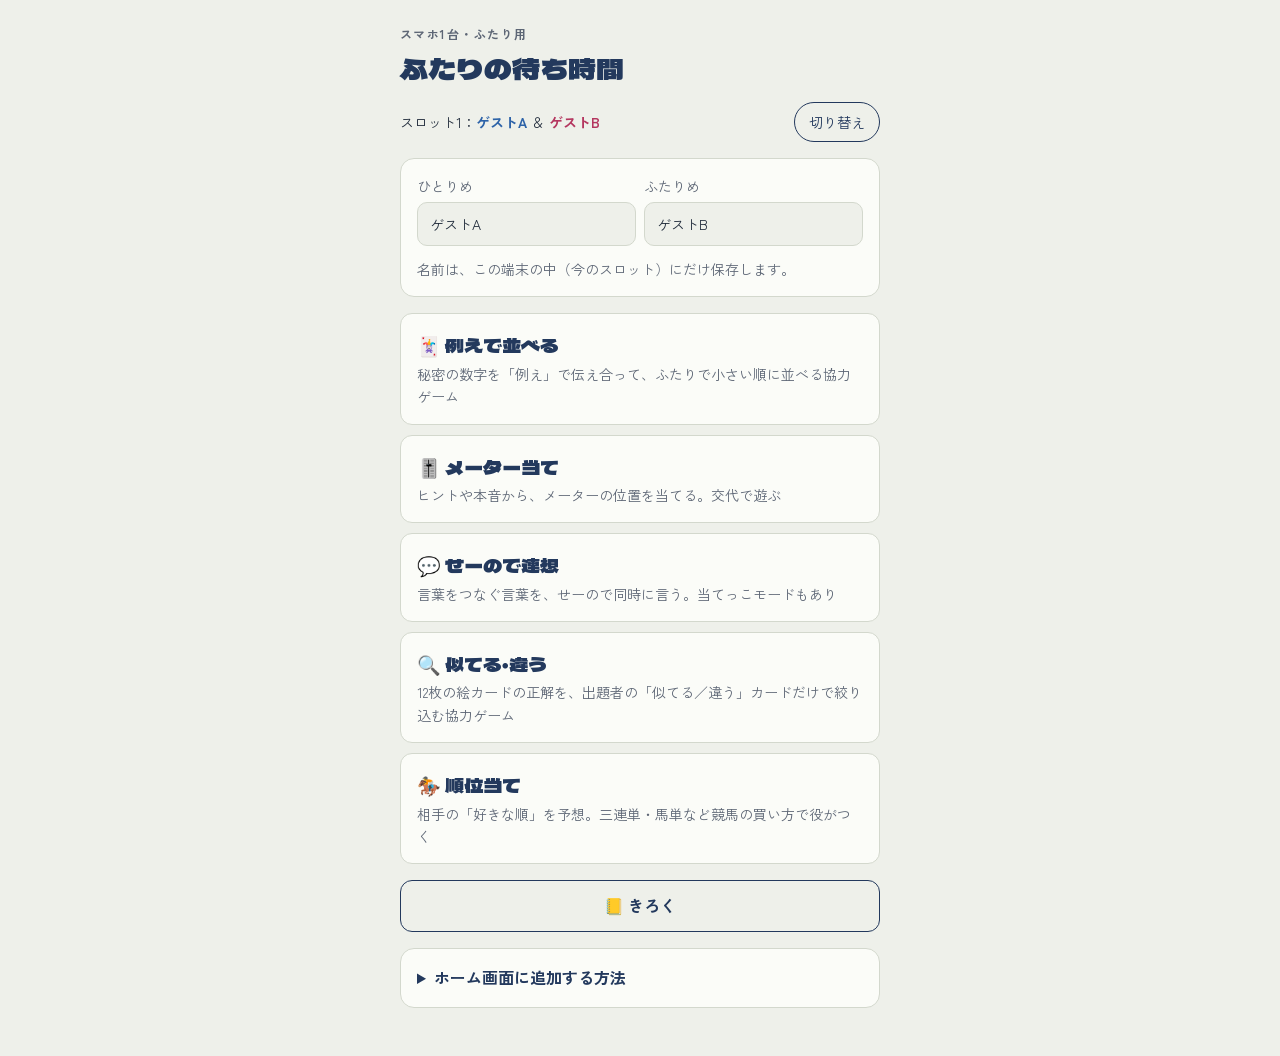
==== commit aab0f3af: "オフライン対応とホーム画面に追加（PWA） - sw.js：全ファイルを保存し、電波がなくても遊べるようにする（版は CACHE の番号で切り替え） - manifest.webmanifest：名前" ====
--- a/index.html
+++ b/index.html
@@ -5,6 +5,9 @@
 <meta name="viewport" content="width=device-width,initial-scale=1,viewport-fit=cover">
 <title>ふたりの待ち時間</title>
 <meta name="claude:viewport-fit-sides" content="cover">
+<meta name="mobile-web-app-capable" content="yes">
+<meta name="apple-mobile-web-app-capable" content="yes">
+<meta name="apple-mobile-web-app-title" content="ふたり">
 <link rel="icon" href="icons/icon.svg" type="image/svg+xml">
 <link rel="icon" href="icons/favicon-32.png" sizes="32x32" type="image/png">
 <link rel="apple-touch-icon" href="icons/apple-touch-icon.png">
@@ -24,6 +27,7 @@
 <script src="js/data/icons.js"></script>
 <script src="js/core.js"></script>
 <script src="js/save.js"></script>
+<script src="js/device.js"></script>
 <script src="js/games/ito.js"></script>
 <script src="js/games/meter.js"></script>
 <script src="js/games/words.js"></script>
--- a/css/style.css
+++ b/css/style.css
@@ -176,3 +176,7 @@
 .recrow .rg{font-weight:700;white-space:nowrap}
 .recrow .rs{min-width:0;overflow-wrap:anywhere}
 .recround{padding:8px 0 0;display:flex;flex-direction:column;gap:4px}
+/* v12：ホーム画面に追加する方法 */
+details.howto summary{cursor:pointer;font-weight:700;color:var(--indigo)}
+details.howto p{font-size:14px}
+details.howto[open] summary{margin-bottom:4px}
